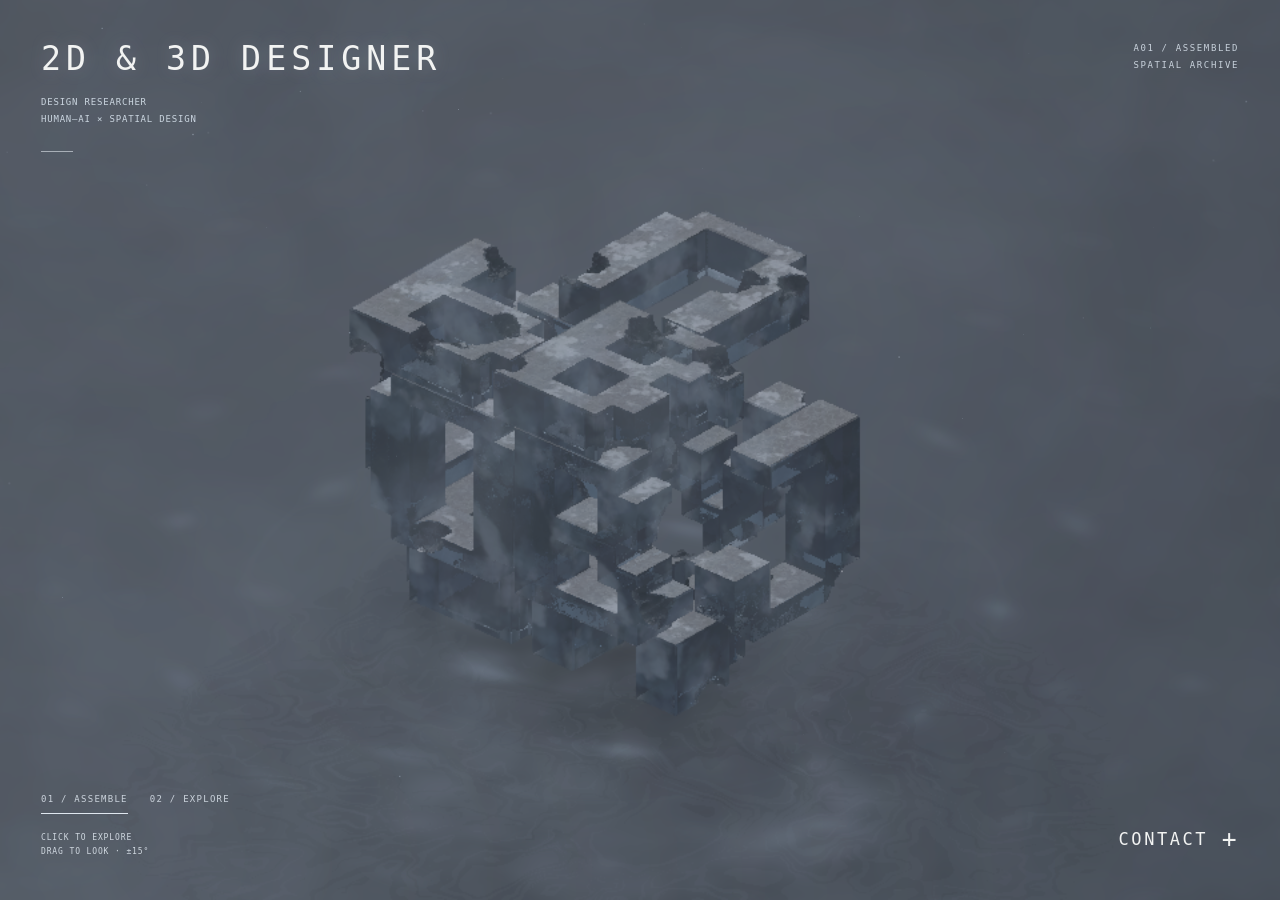
==== index.html @ f3318e4e "Publish Portfolio V12.15" ====
<!DOCTYPE html>

<html data-edit-key="weichen-archive-v11" data-export-name="Weichen-Sun-Archive" lang="en"><head><meta charset="utf-8"/><meta content="width=device-width, initial-scale=1" name="viewport"/><title>Weichen Sun — Spatial Archive</title><style>
:root{color-scheme:dark;--fg:#e7ebee;--muted:#abb4c0}*{box-sizing:border-box}body{margin:0;background:#555e6c;color:var(--fg);font-family:ui-monospace,Consolas,'Courier New',monospace;overflow:hidden}canvas{position:fixed;inset:0;width:100%;height:100%;display:block;touch-action:none;outline:none}button,a{color:inherit;font:inherit}button{border:0;background:none;cursor:pointer}button:focus-visible,a:focus-visible{outline:1px solid #e8edf2;outline-offset:5px}header{position:fixed;top:4.4%;left:3%;right:3%;display:flex;justify-content:space-between;pointer-events:none}.brand{font-size:clamp(18px,2vw,29px);font-weight:600;letter-spacing:.26em;text-decoration:none;pointer-events:auto}.rule{width:42px;height:1px;background:#c5cbd3;margin-top:28px;opacity:.75}.status{font-size:10px;letter-spacing:.15em;line-height:1.7;text-align:right;color:var(--muted)}.bottom{position:fixed;bottom:4%;left:3%;right:3%;display:flex;align-items:end;justify-content:space-between;pointer-events:none}.controls{pointer-events:auto;width:min(270px,43vw)}.mode{font-size:11px;letter-spacing:.15em;display:flex;justify-content:space-between;gap:8px;align-items:center}.scrub{display:block;width:100%;height:18px;accent-color:#e0e7ee;margin:9px 0 4px;cursor:ew-resize}.hint{font-size:9px;color:#b7c0ca;letter-spacing:.13em;line-height:1.6}.contact{font-size:clamp(13px,1.5vw,22px);letter-spacing:.24em;pointer-events:auto}.contact span{font-size:32px;font-weight:200;vertical-align:middle;margin-left:8px}.labels{position:fixed;inset:0;pointer-events:none;opacity:0;transition:opacity .25s}.tag{position:absolute;pointer-events:auto;display:flex;align-items:center;gap:9px;white-space:nowrap;transform:translate(-50%,-50%);padding:7px 10px;text-shadow:0 1px 8px #20262e;color:#e4e8ec;font-size:11px;letter-spacing:.22em}.tag::before{content:'';height:1px;width:24px;background:#a3aeb8;opacity:.65}.tag::after{content:'';position:absolute;left:0;top:6px;width:3px;height:3px;border-radius:50%;background:#e3e8ee}.tag.active{background:#a6bbd018;border:1px solid #e1e7ee66}.tag small{display:block;color:#aeb9c7;font-size:8px;letter-spacing:.12em;margin-top:5px}.nav{position:fixed;left:50%;bottom:4.5%;transform:translateX(-50%);display:flex;gap:20px;opacity:0;pointer-events:none;transition:opacity .25s}.nav button{font-size:11px;letter-spacing:.2em;color:#cbd3de;padding:8px 2px;border-bottom:1px solid transparent}.nav button.active{color:white;border-color:white}.panel{position:fixed;right:3%;top:17%;width:min(360px,39vw);padding:22px 24px;background:#323d4abd;backdrop-filter:blur(16px);border:1px solid #9eaeb544;opacity:0;transform:translateX(14px);pointer-events:none;transition:opacity .35s,transform .35s}.panel.open{opacity:1;transform:none;pointer-events:auto}.panel h1{font:400 clamp(22px,3vw,38px)/1.1 Arial,sans-serif;margin:20px 0 12px}.panel p{font:14px/1.6 Arial,sans-serif;color:#d4dce5}.panel .k{font-size:10px;letter-spacing:.16em;color:#b7c3d1}.panel .close{float:right;font-size:23px;line-height:1}.panel .line{height:1px;background:#a9b4bf44;margin:20px 0}.error{position:fixed;inset:20%;display:none;padding:24px;background:#303944;line-height:1.5}.quality{position:fixed;top:12%;right:3%;font-size:10px;color:#bac6d2;letter-spacing:.13em;cursor:pointer}.tip{position:fixed;top:48%;left:50%;transform:translate(-50%,-50%);font-size:11px;letter-spacing:.2em;pointer-events:none;color:#d4dde7;opacity:0}.nav.show{opacity:1;pointer-events:auto}@media(max-width:700px){.nav{bottom:13%;gap:14px}.panel{top:auto;bottom:18%;left:5%;right:5%;width:auto}.tag{font-size:9px;gap:5px;padding:5px}.tag::before{width:10px}.status{font-size:8px}.quality{top:11%}.hint{font-size:8px}}@media(prefers-reduced-motion:reduce){.panel,.labels,.nav{transition:none}}

/* Technical callouts: screen-space text, world-space anchors. */
.leaders{position:fixed;inset:0;width:100%;height:100%;pointer-events:none;opacity:0;transition:opacity .25s;overflow:hidden}.leaders path{fill:none;stroke:#d4dce6;stroke-width:0.8;stroke-opacity:.66;vector-effect:non-scaling-stroke}.leaders circle{fill:#eef4fb;opacity:.85}.leaders g.active path{stroke:#fff;stroke-opacity:1}.leaders g.active circle{r:3.1;opacity:1}.tag{display:block;text-align:left;transform:none;min-width:112px;max-width:210px;padding:12px 14px 10px;white-space:normal;letter-spacing:.12em;font-size:clamp(10px,1.05vw,14px);line-height:1.25;background:none;border:0;isolation:isolate}.tag::before,.tag::after{content:none}.tag .corners{position:absolute;inset:0;pointer-events:none;background:linear-gradient(#e1e7ef,#e1e7ef) 0 0/15px 1px,linear-gradient(#e1e7ef,#e1e7ef) 0 0/1px 12px,linear-gradient(#e1e7ef,#e1e7ef) 100% 0/15px 1px,linear-gradient(#e1e7ef,#e1e7ef) 100% 0/1px 12px,linear-gradient(#e1e7ef,#e1e7ef) 0 100%/15px 1px,linear-gradient(#e1e7ef,#e1e7ef) 0 100%/1px 12px,linear-gradient(#e1e7ef,#e1e7ef) 100% 100%/15px 1px,linear-gradient(#e1e7ef,#e1e7ef) 100% 100%/1px 12px;background-repeat:no-repeat;opacity:.64}.tag.active{background:#b9c7d30c;border:0;color:#fff}.tag.active .corners{opacity:1}.tag small{font-size:9px;letter-spacing:.11em;color:#b2bdca;margin-top:7px}.nav{display:none!important}.tag:focus-visible{outline:1px solid #fff;outline-offset:3px}.quality{top:14%}.labels{z-index:2}.leaders{z-index:1}header,.bottom,.quality,.panel{z-index:3}.panel{z-index:4}.error{z-index:9}@media(max-width:700px){.tag{padding:8px;min-width:80px;max-width:135px;font-size:10px;letter-spacing:.06em}.tag small{font-size:7px;margin-top:4px}.tag .corners{opacity:.8}.quality{top:13%}.status{font-size:8px}} 

#probeHud{position:fixed;inset:0;width:100%;height:100%;pointer-events:none;overflow:hidden;z-index:1;opacity:0;transition:opacity .28s ease}#probeHud.on{opacity:1}#probeHud .probe-link{fill:none;stroke:#e7edf3;stroke-opacity:.52;stroke-width:.8;vector-effect:non-scaling-stroke}#probeHud .probe-cross{fill:none;stroke:#f4f8fb;stroke-width:1.1;vector-effect:non-scaling-stroke}#probeHud .probe-num{fill:#edf3f7;font-family:ui-monospace,Consolas,monospace;font-size:11px;font-weight:500;letter-spacing:1.4px;paint-order:stroke;stroke:#41495780;stroke-width:1.5px}#probeHud .probe-caption{fill:#e1e7ed;font:9px ui-monospace,Consolas,monospace;letter-spacing:1.8px}@media(prefers-reduced-motion:reduce){#probeHud{transition:none}}
body{background:#545c68 url(./assets/background.jpg) center center/cover no-repeat} #probeHud .probe-caption{opacity:.65} #environment{z-index:3} </style><script type="importmap">{"imports":{"three":"./vendor/three/build/three.module.js"}}</script><script src="./vendor/gsap/dist/gsap.min.js"></script><link href="./site.css" rel="stylesheet"/><link href="./immersive.css" rel="stylesheet"/><link href="./refinement.css" rel="stylesheet"/><meta content="Weichen Sun — agentic AI, human–AI interaction and 3D design. Research, architectural experiments and publications." name="description"/><link href="data:image/svg+xml,%3Csvg xmlns=%27http://www.w3.org/2000/svg%27 viewBox=%270 0 40 40%27%3E%3Crect width=%2740%27 height=%2740%27 fill=%27%23596370%27/%3E%3Ctext x=%276%27 y=%2727%27 fill=%27white%27 font-size=%2720%27%3EWS%3C/text%3E%3C/svg%3E" rel="icon"/><link href="./archive-cases.css" rel="stylesheet"/></head><body><div aria-hidden="true" class="atmosphere"></div><div aria-hidden="true" class="entry-veil"></div><canvas aria-label="Interactive 3D architectural archive" id="view" tabindex="0"></canvas><style>
#startup-preview{position:fixed;inset:0;z-index:9000;display:grid;place-items:center;background:#535b67;color:#e7ebee;font-family:ui-monospace,Consolas,monospace;opacity:1;transition:opacity .18s ease}
#startup-preview[hidden]{display:none!important}#startup-preview.is-ready{opacity:0;pointer-events:none}
#startup-preview .startup-inner{width:min(280px,70vw);position:relative;text-align:center}
#startup-mosaic{display:block;font:500 15px/1.2 ui-monospace,Consolas,monospace;letter-spacing:0;white-space:pre;color:#f1f5fa;min-height:19px;text-align:center}
#startup-mosaic i{display:block;background:#b6c0cb;opacity:.18;transition:opacity .12s ease}#startup-mosaic i.on{opacity:1;background:#e5edf5}#startup-mosaic i.partial{opacity:.55}
#startup-percent{position:absolute;width:1px;height:1px;overflow:hidden;clip-path:inset(50%)}
.startup-sr{position:absolute;width:1px;height:1px;overflow:hidden;clip-path:inset(50%);white-space:nowrap}
@media(prefers-reduced-motion:reduce){#startup-preview,#startup-mosaic i{transition:none}}
</style><div id="startup-preview" hidden aria-label="Archive loading" role="region"><div class="startup-inner"><div id="startup-mosaic" role="progressbar" aria-label="Archive initialization" aria-valuemin="0" aria-valuemax="100" aria-valuenow="4"></div><span id="startup-percent" aria-hidden="true">004%</span><span id="startup-stage" class="startup-sr" role="status" aria-live="polite">Loading</span><span id="startup-caption" class="startup-sr"></span></div></div><script id="archive-startup-script">
(()=>{
 const q=id=>document.getElementById(id),panel=q('startup-preview'),bar=q('startup-mosaic'),stage=q('startup-stage'),caption=q('startup-caption'),pct=q('startup-percent');
 const params=new URLSearchParams(location.search),reduce=matchMedia('(prefers-reduced-motion: reduce)').matches;
 let active=!params.has('lab')&&!['concrete','smoky'].includes(params.get('material'))&&(!location.hash||location.hash==='#home'),value=4,closed=false,skipped=false,tick=0,timer=null;
 panel.hidden=!active;
 function paint(){const n=10,k=tick%18,pos=k<10?k:18-k;const glyphs=Array.from({length:n},(_,i)=>i===pos?'+':Math.abs(i-pos)<=2?'=':'-');bar.textContent=reduce?'+===---==+':glyphs.join('');bar.setAttribute('aria-valuenow',String(Math.round(value)));pct.textContent=String(Math.round(value)).padStart(3,'0')+'%';}
 function update(n,title,detail){if(!active||closed)return;value=Math.max(value,Math.min(100,n));stage.textContent=title;caption.textContent=detail||'';paint();}
 function dismiss(){if(closed)return;closed=true;active=false;clearInterval(timer);panel.hidden=true;}
 function ready(){if(!active||closed)return;update(100,'READY','First complete frame presented.');clearInterval(timer);bar.textContent='==========';panel.classList.add('is-ready');active=false;setTimeout(dismiss,200);}
 function fallback(){if(!active||closed)return;skipped=true;dismiss();window.dispatchEvent(new Event('archive:startup-skip'));}
 window.archiveStartup={update,ready,dismiss,get active(){return active&&!closed},get skipped(){return skipped}};
 paint();if(active&&!reduce)timer=setInterval(()=>{tick++;paint();},100);
 // No timed skip or manual Continue. Only actual startup errors leave the loader.
 if(active)window.addEventListener('error',e=>{if(e.target?.tagName==='SCRIPT'||e.error)fallback();},true);
})();</script><header><div><a class="brand" data-edit-id="home-name" href="#home" id="home"><span class="brand-copy">WEICHEN SUN</span><span aria-hidden="true" class="brand-mosaic" data-runtime-generated=""></span></a><div class="brand-note" data-edit-id="home-subtitle">DESIGN RESEARCHER<br/>HUMAN–AI × SPATIAL DESIGN</div><div class="rule"></div></div><div class="status"><span id="state">A01 / ASSEMBLED</span><br/>SPATIAL ARCHIVE<br/><span id="renderInfo">THREE.JS / HDRI</span></div></header><button aria-label="Switch HDRI" class="quality" id="environment" style="top:17%">STUDIO / 03</button><button class="quality" id="quality" title="Change render resolution">HD / AUTO</button><svg aria-hidden="true" id="probeHud"><path class="probe-link" id="probeLinks"></path><g id="probeNodes"></g><text class="probe-caption" id="probeCaption"></text></svg><svg aria-hidden="true" class="leaders" id="leaders"></svg><div class="labels" id="labels"></div><nav aria-label="Archive navigation" class="nav" id="nav"><button data-route="CV">Curriculum Vitae</button><button data-route="OBJ">Object</button><button data-route="PUB">Publications</button><button data-route="SVC">Teaching &amp; Service</button></nav><div aria-live="polite" class="hover-caption" id="hoverCaption"><strong></strong><span></span></div><div class="bottom"><div class="controls"><div class="mode"><button aria-label="Reassemble architecture" id="assembly">01 / ASSEMBLE</button><span id="percent">000%</span><button aria-label="Explore the archive" id="explode">02 / EXPLORE</button></div><input aria-label="Explosion amount" class="scrub" id="scrub" max="1000" min="0" type="range" value="0"/><div class="hint" id="hint">SCROLL TO DECONSTRUCT<br/>DRAG TO ORBIT · DOUBLE CLICK TO RESET</div></div><button class="contact" id="contact">CONTACT <span>+</span></button></div><aside aria-label="Personal archive" class="panel" id="panel" inert=""><div class="panel-head"><button aria-label="Return to 3D archive" class="close" id="close">CLOSE <span>×</span></button><div class="k" id="panelCode">PERSONAL ARCHIVE</div><h1 id="panelTitle">Weichen Sun</h1><p id="panelText"></p><nav aria-label="Content sections" class="section-nav"><a href="#cv">Curriculum Vitae</a><a href="#obj">Object</a><a href="#pub">Publications</a><a href="#svc">Teaching &amp; Service</a><a href="#contact">Contact</a></nav></div><div id="content"><!-- PROFILE START --><section class="content-section" id="section-cv"><div class="eyebrow">01 / CURRICULUM VITAE</div><div class="profile-splash"><div class="profile-copy"><div class="identity"><div><h2 class="" data-edit-id="profile-name">Weichen Sun</h2><p class="chinese-name" data-edit-id="profile-chinese">孙炜辰</p></div></div><p class="intro" data-edit-id="profile-intro">I explore how agentic AI can support spatial design and design ideation. My research brings together human–computer interaction, artificial intelligence and 3D design.</p><p class="intro-zh" data-edit-id="profile-intro-zh">我探索自主型人工智能（Agentic AI）如何支持空间设计与设计构思。我的研究结合人机交互、人工智能与三维设计。</p><div class="link-row"><a class="text-link" href="./assets/content/weichen-sun-cv.pdf" rel="noopener" target="_blank">Download CV <span aria-hidden="true">↗</span></a><a class="text-link" href="mailto:swc20000211@163.com">Email ↗</a></div><div class="chips"><span>AGENTIC AI</span><span>HUMAN–AI INTERACTION</span><span>3D DESIGN</span></div></div><figure class="portrait-frame"><img alt="Portrait of Weichen Sun" height="1620" src="./assets/content/portrait.jpg" width="1080"/><figcaption><span>WEICHEN SUN</span><span>孙炜辰</span></figcaption></figure></div><h3>Education <span>教育背景</span></h3><div class="timeline education-grid"><article><h4 data-edit-id="edu-0-name">Zhejiang University</h4><p data-edit-id="edu-0-degree">Doctoral studies in Design</p><p class="muted" data-edit-id="edu-0-detail">Initially in the College of Computer Science and Technology, subsequently transferred to the School of Artificial Intelligence. State Key Laboratory of CAD&amp;CG. Advisors: Tan Tang and Yingcai Wu.</p><p class="muted" data-edit-id="edu-0-zh">浙江大学 · 计算机学院转入人工智能学院 · CAD&amp;CG 实验室 · 导师：唐谈、巫英才</p></article><article><h4 data-edit-id="edu-1-name">University College London</h4><p data-edit-id="edu-1-degree">Master’s · The Bartlett School of Architecture</p><p class="muted" data-edit-id="edu-1-detail">Cinematic &amp; Video Game Architecture · Fully funded CSC special master’s scholarship (2% acceptance rate).</p><p class="muted" data-edit-id="edu-1-zh">伦敦大学学院 · 巴特莱特建筑学院 · CSC 硕士专项全额奖学金（录取率 2%）</p></article><article><h4 data-edit-id="edu-2-name">Minzu University of China</h4><p data-edit-id="edu-2-degree">Bachelor’s · Environmental Design</p><p class="muted" data-edit-id="edu-2-detail">School of Fine Arts · Ranked 1st in Shanxi Province and 9th nationwide in the 2018 art entrance examination.</p><p class="muted" data-edit-id="edu-2-zh">中央民族大学 · 美术学院 · 2018 年艺术类考试山西省第一、全国第九</p></article></div><h3>Experience <span>研究与实践</span></h3><div class="timeline cv-experience"><article><span class="date">Jan 2022 — Present</span><div><h4 data-edit-id="exp-1-title">Research · Chinese Painting Knowledge Graph</h4><p class="muted" data-edit-id="exp-1-detail">Contributed to data preparation and knowledge-graph construction for the national research project 大系绘画.</p></div></article><article><span class="date">Aug — Sep 2024</span><div><h4 data-edit-id="exp-2-title">Textbook writing · Fundamentals of Artificial Intelligence (Arts and Humanities Edition)</h4><p class="muted" data-edit-id="exp-2-detail">Contributed to the Agent &amp; HCI chapter.</p></div></article><article><span class="date">Aug — Sep 2020</span><div><h4 data-edit-id="exp-3-title">Lead Designer · General Administration of Sport of China</h4><p class="muted" data-edit-id="exp-3-detail">Designed the internal calligraphy and painting exhibition, including exhibition layout and visitor circulation.</p></div></article><article><span class="date">Jul — Nov 2020</span><div><h4 data-edit-id="exp-4-title">Lead Designer · Museum of Chinese Gardens and Landscape Architecture</h4><p class="muted" data-edit-id="exp-4-detail">Exhibition-space design for the museum’s school emblem exhibition.</p></div></article><article><span class="date">2020</span><div><h4 data-edit-id="exp-5-title">Lead Designer · Nanchang Six Arts Sports Center</h4><p class="muted" data-edit-id="exp-5-detail">Designed the exhibition space, display panels, exhibition arrangement and visitor circulation.</p></div></article><article><span class="date">Present</span><div><h4 data-edit-id="exp-6-title">Part-time Lecturer · Zhejiang University of Technology</h4><p class="muted" data-edit-id="exp-6-detail">School of Architecture.</p></div></article></div><h3>Honors &amp; Awards <span>获奖经历</span></h3><div class="timeline cv-awards"><article><span class="date">2021</span><div><h4 data-edit-id="award-0-title">Third Prize (Provincial)</h4><p class="muted" data-edit-id="award-0-detail">Chinese Collegiate Computer Design Competition</p></div></article><article><span class="date">2021</span><div><h4 data-edit-id="award-1-title">Second Prize (Provincial) · Public Art</h4><p class="muted" data-edit-id="award-1-detail">“Traces of Snow” — 2022 Winter Olympics Chongli Competition Zone Plaza Design Competition</p></div></article><article><span class="date">2021</span><div><h4 data-edit-id="award-2-title">Third Prize (Provincial) · Spatial Design</h4><p class="muted" data-edit-id="award-2-detail">Beijing Old Community Renovation Design Competition</p></div></article><article><span class="date">2020</span><div><h4 data-edit-id="award-3-title">Third Prize (Provincial) · Spatial Design</h4><p class="muted" data-edit-id="award-3-detail">Min’an Community Renovation Design Competition</p></div></article><article><span class="date">2021</span><div><h4 data-edit-id="award-4-title">Second Prize · Individual Design</h4><p class="muted" data-edit-id="award-4-detail">National College Digital Art &amp; Design Competition (NCDA)</p></div></article><article><span class="date">2021</span><div><h4 data-edit-id="award-5-title">Third Prize · Individual Design</h4><p class="muted" data-edit-id="award-5-detail">National College Digital Art &amp; Design Competition (NCDA)</p></div></article><article><span class="date">2020</span><div><h4 data-edit-id="award-6-title">Third Prize · Individual Design</h4><p class="muted" data-edit-id="award-6-detail">National College Digital Art &amp; Design Competition (NCDA)</p></div></article></div><h3>Skills <span>专业技能</span></h3><div class="cv-skill-grid"><article><h4 data-edit-id="skills-0-title">Programming &amp; AI</h4><p class="muted" data-edit-id="skills-0-detail">Python, C++, PyTorch, AI Agent Design, AI-assisted Coding</p></article><article><h4 data-edit-id="skills-1-title">3D Modeling &amp; Visualization</h4><p class="muted" data-edit-id="skills-1-detail">Blender, Rhino, SketchUp, 3ds Max, Cinema 4D, Lumion, V-Ray</p></article><article><h4 data-edit-id="skills-2-title">Game &amp; Motion</h4><p class="muted" data-edit-id="skills-2-detail">Unreal Engine, After Effects, Premiere Pro</p></article><article><h4 data-edit-id="skills-3-title">Architecture &amp; Graphics</h4><p class="muted" data-edit-id="skills-3-detail">AutoCAD, Photoshop, Illustrator, InDesign</p></article><article><h4 data-edit-id="skills-4-title">Collaboration &amp; Productivity</h4><p class="muted" data-edit-id="skills-4-detail">XMind, Miro, Microsoft Office</p></article></div></section><section class="content-section archive-room" id="section-obj"><div class="room-title"><div class="eyebrow">02 / OBJECT</div><h2 data-edit-id="obj-heading">Object</h2><p class="intro" data-edit-id="obj-intro">Architecture, spatial design and virtual worlds.</p></div><div aria-label="Object gallery" class="project-gallery" role="region" tabindex="0"><div class="gallery-browse"><div aria-hidden="true" class="gallery-axis"></div><div class="gallery-stage"><article class="project" data-project="mind-game"><button aria-label="Select Film Transcription: Mind Games" class="project-cover" type="button"><img alt="Film Transcription: Mind Games — cover" decoding="async" height="1097" loading="lazy" src="./assets/content/mind-game-title.webp" width="1550"/></button><div class="project-info"><div class="eyebrow">01 / UNDERGRADUATE · 2021</div><h3 data-edit-id="mind-game-gallery-title">Film Transcription: Mind Games</h3><p data-edit-id="mind-game-gallery-description">Translating the changing emotions of a film protagonist into a sequence of architectural spaces.</p><div class="link-row"><button class="text-link open-case" type="button">View project ↗</button></div></div></article><article class="project" data-project="fukushima"><button aria-label="Select Fukushima Nuclear Power Plant Effluent Treatment" class="project-cover" type="button"><img alt="Fukushima Nuclear Power Plant Effluent Treatment — cover" decoding="async" height="1097" loading="lazy" src="./assets/content/fukushima-title.webp" width="1550"/></button><div class="project-info"><div class="eyebrow">02 / UNDERGRADUATE · 2020–2021</div><h3 data-edit-id="fukushima-gallery-title">Fukushima Nuclear Power Plant Effluent Treatment</h3><p data-edit-id="fukushima-gallery-description">A speculative environmental design exploring a modular purification network and its spatial organization.</p><div class="link-row"><button class="text-link open-case" type="button">View project ↗</button></div></div></article><article class="project" data-project="old-town"><button aria-label="Select Old Town Pacemaker" class="project-cover" type="button"><img alt="Old Town Pacemaker — cover" decoding="async" height="1097" loading="lazy" src="./assets/content/old-town-title.webp" width="1550"/></button><div class="project-info"><div class="eyebrow">03 / UNDERGRADUATE · 2019–2020</div><h3 data-edit-id="old-town-gallery-title">Old Town Pacemaker</h3><p data-edit-id="old-town-gallery-description">Modular public and recreational infrastructure intended to reactivate an ageing urban community.</p><div class="link-row"><button class="text-link open-case" type="button">View project ↗</button></div></div></article><article class="project" data-project="folded-station"><button aria-label="Select Folded Landscape and Commercial Pedestrian Street Complex" class="project-cover" type="button"><img alt="Folded Landscape and Commercial Pedestrian Street Complex — cover" decoding="async" height="1097" loading="lazy" src="./assets/content/folded-station-title.webp" width="1550"/></button><div class="project-info"><div class="eyebrow">04 / UNDERGRADUATE · 2021</div><h3 data-edit-id="folded-station-gallery-title">Folded Landscape and Commercial Pedestrian Street Complex</h3><p data-edit-id="folded-station-gallery-description">Adaptive reuse of a disused railway station in Chongqing through a folded architectural landscape.</p><div class="link-row"><button class="text-link open-case" type="button">View project ↗</button></div></div></article><article class="project" data-project="bar"><button aria-label="Select The Last of the Barbican" class="project-cover" type="button"><img alt="The Last of the Barbican — cover" decoding="async" height="844" loading="lazy" src="./assets/content/bar-title.webp" width="1500"/></button><div class="project-info"><div class="eyebrow">05 / MASTER’S · UCL BARTLETT · RC12 · 2023</div><h3 data-edit-id="bar-gallery-title">The Last of the Barbican</h3><p data-edit-id="bar-gallery-description">A ruined London explored through videogame urbanism, environmental storytelling and cinematic spatial design.</p><div class="link-row"><button class="text-link open-case" type="button">View project ↗</button></div></div></article></div></div><div class="case-layout" hidden=""><aside aria-label="Project navigation" class="case-rail"><button class="case-back" type="button">← ALL OBJECT</button><div class="case-thumbs"><button aria-label="View Film Transcription: Mind Games" class="case-thumb" data-case-index="0" type="button"><img alt="Film Transcription: Mind Games" decoding="async" height="1097" loading="lazy" src="./assets/content/mind-game-title.webp" width="1550"/><span class="case-thumb-caption"><small>01</small><span>Film Transcription: Mind Games</span></span></button><button aria-label="View Fukushima Nuclear Power Plant Effluent Treatment" class="case-thumb" data-case-index="1" type="button"><img alt="Fukushima Nuclear Power Plant Effluent Treatment" decoding="async" height="1097" loading="lazy" src="./assets/content/fukushima-title.webp" width="1550"/><span class="case-thumb-caption"><small>02</small><span>Fukushima Nuclear Power Plant Effluent Treatment</span></span></button><button aria-label="View Old Town Pacemaker" class="case-thumb" data-case-index="2" type="button"><img alt="Old Town Pacemaker" decoding="async" height="1097" loading="lazy" src="./assets/content/old-town-title.webp" width="1550"/><span class="case-thumb-caption"><small>03</small><span>Old Town Pacemaker</span></span></button><button aria-label="View Folded Landscape and Commercial Pedestrian Street Complex" class="case-thumb" data-case-index="3" type="button"><img alt="Folded Landscape and Commercial Pedestrian Street Complex" decoding="async" height="1097" loading="lazy" src="./assets/content/folded-station-title.webp" width="1550"/><span class="case-thumb-caption"><small>04</small><span>Folded Landscape and Commercial Pedestrian Street Complex</span></span></button><button aria-label="View The Last of the Barbican" class="case-thumb" data-case-index="4" type="button"><img alt="The Last of the Barbican" decoding="async" height="844" loading="lazy" src="./assets/content/bar-title.webp" width="1500"/><span class="case-thumb-caption"><small>05</small><span>The Last of the Barbican</span></span></button></div></aside><div aria-label="Selected object content" class="case-reader" tabindex="0"><article class="case-article portfolio-article" data-case="mind-game" hidden=""><div class="case-head"><div class="case-meta">UNDERGRADUATE · 2021</div><h2 data-edit-id="mind-game-case-title">Film Transcription: Mind Games</h2><p data-edit-id="mind-game-case-intro">Translating the changing emotions of a film protagonist into a sequence of architectural spaces.</p><div class="case-actions"><a class="text-link" href="./assets/content/portfolio.pdf#page=3" rel="noopener noreferrer" target="_blank">Portfolio PDF ↗</a><label class="page-jump">JUMP TO <select aria-label="Jump to portfolio page"><option value="page-mind-game-3">PDF page 03</option><option value="page-mind-game-4">PDF page 04</option><option value="page-mind-game-5">PDF page 05</option><option value="page-mind-game-6">PDF page 06</option><option value="page-mind-game-7">PDF page 07</option><option value="page-mind-game-8">PDF page 08</option></select></label><span>6 SPREADS</span></div></div><div class="portfolio-pages"><figure class="portfolio-page" data-page="3" id="page-mind-game-3"><img alt="Film Transcription: Mind Games — source PDF page 3" decoding="async" height="1203" loading="lazy" src="./assets/content/pages/portfolio/03.webp" width="1700"/><figcaption>PDF PAGE 03</figcaption></figure><figure class="portfolio-page" data-page="4" id="page-mind-game-4"><img alt="Film Transcription: Mind Games — source PDF page 4" decoding="async" height="1203" loading="lazy" src="./assets/content/pages/portfolio/04.webp" width="1700"/><figcaption>PDF PAGE 04</figcaption></figure><figure class="portfolio-page" data-page="5" id="page-mind-game-5"><img alt="Film Transcription: Mind Games — source PDF page 5" decoding="async" height="1203" loading="lazy" src="./assets/content/pages/portfolio/05.webp" width="1700"/><figcaption>PDF PAGE 05</figcaption></figure><figure class="portfolio-page" data-page="6" id="page-mind-game-6"><img alt="Film Transcription: Mind Games — source PDF page 6" decoding="async" height="1203" loading="lazy" src="./assets/content/pages/portfolio/06.webp" width="1700"/><figcaption>PDF PAGE 06</figcaption></figure><figure class="portfolio-page" data-page="7" id="page-mind-game-7"><img alt="Film Transcription: Mind Games — source PDF page 7" decoding="async" height="1203" loading="lazy" src="./assets/content/pages/portfolio/07.webp" width="1700"/><figcaption>PDF PAGE 07</figcaption></figure><figure class="portfolio-page" data-page="8" id="page-mind-game-8"><img alt="Film Transcription: Mind Games — source PDF page 8" decoding="async" height="1203" loading="lazy" src="./assets/content/pages/portfolio/08.webp" width="1700"/><figcaption>PDF PAGE 08</figcaption></figure></div></article><article class="case-article portfolio-article" data-case="fukushima" hidden=""><div class="case-head"><div class="case-meta">UNDERGRADUATE · 2020–2021</div><h2 data-edit-id="fukushima-case-title">Fukushima Nuclear Power Plant Effluent Treatment</h2><p data-edit-id="fukushima-case-intro">A speculative environmental design exploring a modular purification network and its spatial organization.</p><div class="case-actions"><a class="text-link" href="./assets/content/portfolio.pdf#page=9" rel="noopener noreferrer" target="_blank">Portfolio PDF ↗</a><label class="page-jump">JUMP TO <select aria-label="Jump to portfolio page"><option value="page-fukushima-9">PDF page 09</option><option value="page-fukushima-10">PDF page 10</option><option value="page-fukushima-11">PDF page 11</option><option value="page-fukushima-12">PDF page 12</option><option value="page-fukushima-13">PDF page 13</option></select></label><span>5 SPREADS</span></div></div><div class="portfolio-pages"><figure class="portfolio-page" data-page="9" id="page-fukushima-9"><img alt="Fukushima Nuclear Power Plant Effluent Treatment — source PDF page 9" decoding="async" height="1203" loading="lazy" src="./assets/content/pages/portfolio/09.webp" width="1700"/><figcaption>PDF PAGE 09</figcaption></figure><figure class="portfolio-page" data-page="10" id="page-fukushima-10"><img alt="Fukushima Nuclear Power Plant Effluent Treatment — source PDF page 10" decoding="async" height="1203" loading="lazy" src="./assets/content/pages/portfolio/10.webp" width="1700"/><figcaption>PDF PAGE 10</figcaption></figure><figure class="portfolio-page" data-page="11" id="page-fukushima-11"><img alt="Fukushima Nuclear Power Plant Effluent Treatment — source PDF page 11" decoding="async" height="1203" loading="lazy" src="./assets/content/pages/portfolio/11.webp" width="1700"/><figcaption>PDF PAGE 11</figcaption></figure><figure class="portfolio-page" data-page="12" id="page-fukushima-12"><img alt="Fukushima Nuclear Power Plant Effluent Treatment — source PDF page 12" decoding="async" height="1203" loading="lazy" src="./assets/content/pages/portfolio/12.webp" width="1700"/><figcaption>PDF PAGE 12</figcaption></figure><figure class="portfolio-page" data-page="13" id="page-fukushima-13"><img alt="Fukushima Nuclear Power Plant Effluent Treatment — source PDF page 13" decoding="async" height="1203" loading="lazy" src="./assets/content/pages/portfolio/13.webp" width="1700"/><figcaption>PDF PAGE 13</figcaption></figure></div></article><article class="case-article portfolio-article" data-case="old-town" hidden=""><div class="case-head"><div class="case-meta">UNDERGRADUATE · 2019–2020</div><h2 data-edit-id="old-town-case-title">Old Town Pacemaker</h2><p data-edit-id="old-town-case-intro">Modular public and recreational infrastructure intended to reactivate an ageing urban community.</p><div class="case-actions"><a class="text-link" href="./assets/content/portfolio.pdf#page=14" rel="noopener noreferrer" target="_blank">Portfolio PDF ↗</a><label class="page-jump">JUMP TO <select aria-label="Jump to portfolio page"><option value="page-old-town-14">PDF page 14</option><option value="page-old-town-15">PDF page 15</option><option value="page-old-town-16">PDF page 16</option><option value="page-old-town-17">PDF page 17</option><option value="page-old-town-18">PDF page 18</option><option value="page-old-town-19">PDF page 19</option></select></label><span>6 SPREADS</span></div></div><div class="portfolio-pages"><figure class="portfolio-page" data-page="14" id="page-old-town-14"><img alt="Old Town Pacemaker — source PDF page 14" decoding="async" height="1203" loading="lazy" src="./assets/content/pages/portfolio/14.webp" width="1700"/><figcaption>PDF PAGE 14</figcaption></figure><figure class="portfolio-page" data-page="15" id="page-old-town-15"><img alt="Old Town Pacemaker — source PDF page 15" decoding="async" height="1203" loading="lazy" src="./assets/content/pages/portfolio/15.webp" width="1700"/><figcaption>PDF PAGE 15</figcaption></figure><figure class="portfolio-page" data-page="16" id="page-old-town-16"><img alt="Old Town Pacemaker — source PDF page 16" decoding="async" height="1203" loading="lazy" src="./assets/content/pages/portfolio/16.webp" width="1700"/><figcaption>PDF PAGE 16</figcaption></figure><figure class="portfolio-page" data-page="17" id="page-old-town-17"><img alt="Old Town Pacemaker — source PDF page 17" decoding="async" height="1203" loading="lazy" src="./assets/content/pages/portfolio/17.webp" width="1700"/><figcaption>PDF PAGE 17</figcaption></figure><figure class="portfolio-page" data-page="18" id="page-old-town-18"><img alt="Old Town Pacemaker — source PDF page 18" decoding="async" height="1203" loading="lazy" src="./assets/content/pages/portfolio/18.webp" width="1700"/><figcaption>PDF PAGE 18</figcaption></figure><figure class="portfolio-page" data-page="19" id="page-old-town-19"><img alt="Old Town Pacemaker — source PDF page 19" decoding="async" height="1203" loading="lazy" src="./assets/content/pages/portfolio/19.webp" width="1700"/><figcaption>PDF PAGE 19</figcaption></figure></div></article><article class="case-article portfolio-article" data-case="folded-station" hidden=""><div class="case-head"><div class="case-meta">UNDERGRADUATE · 2021</div><h2 data-edit-id="folded-station-case-title">Folded Landscape and Commercial Pedestrian Street Complex</h2><p data-edit-id="folded-station-case-intro">Adaptive reuse of a disused railway station in Chongqing through a folded architectural landscape.</p><div class="case-actions"><a class="text-link" href="./assets/content/portfolio.pdf#page=20" rel="noopener noreferrer" target="_blank">Portfolio PDF ↗</a><label class="page-jump">JUMP TO <select aria-label="Jump to portfolio page"><option value="page-folded-station-20">PDF page 20</option><option value="page-folded-station-21">PDF page 21</option><option value="page-folded-station-22">PDF page 22</option><option value="page-folded-station-23">PDF page 23</option><option value="page-folded-station-24">PDF page 24</option></select></label><span>5 SPREADS</span></div></div><div class="portfolio-pages"><figure class="portfolio-page" data-page="20" id="page-folded-station-20"><img alt="Folded Landscape and Commercial Pedestrian Street Complex — source PDF page 20" decoding="async" height="1203" loading="lazy" src="./assets/content/pages/portfolio/20.webp" width="1700"/><figcaption>PDF PAGE 20</figcaption></figure><figure class="portfolio-page" data-page="21" id="page-folded-station-21"><img alt="Folded Landscape and Commercial Pedestrian Street Complex — source PDF page 21" decoding="async" height="1203" loading="lazy" src="./assets/content/pages/portfolio/21.webp" width="1700"/><figcaption>PDF PAGE 21</figcaption></figure><figure class="portfolio-page" data-page="22" id="page-folded-station-22"><img alt="Folded Landscape and Commercial Pedestrian Street Complex — source PDF page 22" decoding="async" height="1203" loading="lazy" src="./assets/content/pages/portfolio/22.webp" width="1700"/><figcaption>PDF PAGE 22</figcaption></figure><figure class="portfolio-page" data-page="23" id="page-folded-station-23"><img alt="Folded Landscape and Commercial Pedestrian Street Complex — source PDF page 23" decoding="async" height="1203" loading="lazy" src="./assets/content/pages/portfolio/23.webp" width="1700"/><figcaption>PDF PAGE 23</figcaption></figure><figure class="portfolio-page" data-page="24" id="page-folded-station-24"><img alt="Folded Landscape and Commercial Pedestrian Street Complex — source PDF page 24" decoding="async" height="1203" loading="lazy" src="./assets/content/pages/portfolio/24.webp" width="1700"/><figcaption>PDF PAGE 24</figcaption></figure></div></article><article class="case-article portfolio-article" data-case="bar" hidden=""><div class="case-head"><div class="case-meta">MASTER’S · UCL BARTLETT · RC12 · 2023</div><h2 data-edit-id="bar-case-title">The Last of the Barbican</h2><p data-edit-id="bar-case-intro">A ruined London explored through videogame urbanism, environmental storytelling and cinematic spatial design.</p><div class="case-actions"><a class="text-link" href="./assets/content/barbican-portfolio.pdf#page=3" rel="noopener noreferrer" target="_blank">Portfolio PDF (screen edition) ↗</a><label class="page-jump">JUMP TO <select aria-label="Jump to portfolio page"><option value="page-bar-3">PDF page 03</option><option value="page-bar-1">PDF page 01</option><option value="page-bar-2">PDF page 02</option><option value="page-bar-4">PDF page 04</option><option value="page-bar-5">PDF page 05</option><option value="page-bar-6">PDF page 06</option><option value="page-bar-7">PDF page 07</option><option value="page-bar-8">PDF page 08</option><option value="page-bar-9">PDF page 09</option><option value="page-bar-10">PDF page 10</option><option value="page-bar-11">PDF page 11</option><option value="page-bar-12">PDF page 12</option><option value="page-bar-13">PDF page 13</option><option value="page-bar-14">PDF page 14</option><option value="page-bar-15">PDF page 15</option><option value="page-bar-16">PDF page 16</option><option value="page-bar-17">PDF page 17</option><option value="page-bar-18">PDF page 18</option><option value="page-bar-19">PDF page 19</option><option value="page-bar-20">PDF page 20</option><option value="page-bar-21">PDF page 21</option><option value="page-bar-22">PDF page 22</option><option value="page-bar-23">PDF page 23</option><option value="page-bar-24">PDF page 24</option><option value="page-bar-25">PDF page 25</option><option value="page-bar-26">PDF page 26</option><option value="page-bar-27">PDF page 27</option><option value="page-bar-28">PDF page 28</option><option value="page-bar-29">PDF page 29</option><option value="page-bar-30">PDF page 30</option><option value="page-bar-31">PDF page 31</option><option value="page-bar-32">PDF page 32</option><option value="page-bar-33">PDF page 33</option><option value="page-bar-34">PDF page 34</option><option value="page-bar-35">PDF page 35</option><option value="page-bar-36">PDF page 36</option><option value="page-bar-37">PDF page 37</option><option value="page-bar-38">PDF page 38</option><option value="page-bar-39">PDF page 39</option><option value="page-bar-40">PDF page 40</option><option value="page-bar-41">PDF page 41</option><option value="page-bar-42">PDF page 42</option><option value="page-bar-43">PDF page 43</option><option value="page-bar-44">PDF page 44</option><option value="page-bar-45">PDF page 45</option><option value="page-bar-46">PDF page 46</option><option value="page-bar-47">PDF page 47</option><option value="page-bar-48">PDF page 48</option><option value="page-bar-49">PDF page 49</option><option value="page-bar-50">PDF page 50</option><option value="page-bar-51">PDF page 51</option><option value="page-bar-52">PDF page 52</option><option value="page-bar-53">PDF page 53</option><option value="page-bar-54">PDF page 54</option><option value="page-bar-55">PDF page 55</option><option value="page-bar-56">PDF page 56</option><option value="page-bar-57">PDF page 57</option><option value="page-bar-58">PDF page 58</option></select></label><span>58 SPREADS</span></div></div><section class="project-film-first"><video aria-label="The Last of the Barbican — full film" controls="" playsinline="" poster="./assets/content/barbican-film-poster.jpg" preload="none"><source src="./assets/content/barbican-film.mp4" type="video/mp4"/></video><p class="media-fallback">The Last of the Barbican · Full film · 06:07 <a href="./assets/content/barbican-film.mp4" rel="noopener" target="_blank">Open video ↗</a></p></section><div class="portfolio-pages"><figure class="portfolio-page" data-page="3" id="page-bar-3"><img alt="The Last of the Barbican — source PDF page 3" decoding="async" height="844" loading="lazy" src="./assets/content/pages/bar/03.webp" width="1500"/><figcaption>PDF PAGE 03</figcaption></figure><figure class="portfolio-page" data-page="1" id="page-bar-1"><img alt="The Last of the Barbican — source PDF page 1" decoding="async" height="844" loading="lazy" src="./assets/content/pages/bar/01.webp" width="1500"/><figcaption>PDF PAGE 01</figcaption></figure><figure class="portfolio-page" data-page="2" id="page-bar-2"><img alt="The Last of the Barbican — source PDF page 2" decoding="async" height="844" loading="lazy" src="./assets/content/pages/bar/02.webp" width="1500"/><figcaption>PDF PAGE 02</figcaption></figure><figure class="portfolio-page" data-page="4" id="page-bar-4"><img alt="The Last of the Barbican — source PDF page 4" decoding="async" height="844" loading="lazy" src="./assets/content/pages/bar/04.webp" width="1500"/><figcaption>PDF PAGE 04</figcaption></figure><figure class="portfolio-page" data-page="5" id="page-bar-5"><img alt="The Last of the Barbican — source PDF page 5" decoding="async" height="844" loading="lazy" src="./assets/content/pages/bar/05.webp" width="1500"/><figcaption>PDF PAGE 05</figcaption></figure><figure class="portfolio-page" data-page="6" id="page-bar-6"><img alt="The Last of the Barbican — source PDF page 6" decoding="async" height="844" loading="lazy" src="./assets/content/pages/bar/06.webp" width="1500"/><figcaption>PDF PAGE 06</figcaption></figure><figure class="portfolio-page" data-page="7" id="page-bar-7"><img alt="The Last of the Barbican — source PDF page 7" decoding="async" height="844" loading="lazy" src="./assets/content/pages/bar/07.webp" width="1500"/><figcaption>PDF PAGE 07</figcaption></figure><figure class="portfolio-page" data-page="8" id="page-bar-8"><img alt="The Last of the Barbican — source PDF page 8" decoding="async" height="844" loading="lazy" src="./assets/content/pages/bar/08.webp" width="1500"/><figcaption>PDF PAGE 08</figcaption></figure><figure class="portfolio-page" data-page="9" id="page-bar-9"><img alt="The Last of the Barbican — source PDF page 9" decoding="async" height="844" loading="lazy" src="./assets/content/pages/bar/09.webp" width="1500"/><figcaption>PDF PAGE 09</figcaption></figure><figure class="portfolio-page" data-page="10" id="page-bar-10"><img alt="The Last of the Barbican — source PDF page 10" decoding="async" height="844" loading="lazy" src="./assets/content/pages/bar/10.webp" width="1500"/><figcaption>PDF PAGE 10</figcaption></figure><figure class="portfolio-page" data-page="11" id="page-bar-11"><img alt="The Last of the Barbican — source PDF page 11" decoding="async" height="844" loading="lazy" src="./assets/content/pages/bar/11.webp" width="1500"/><figcaption>PDF PAGE 11</figcaption></figure><figure class="portfolio-page" data-page="12" id="page-bar-12"><img alt="The Last of the Barbican — source PDF page 12" decoding="async" height="844" loading="lazy" src="./assets/content/pages/bar/12.webp" width="1500"/><figcaption>PDF PAGE 12</figcaption></figure><figure class="portfolio-page" data-page="13" id="page-bar-13"><img alt="The Last of the Barbican — source PDF page 13" decoding="async" height="844" loading="lazy" src="./assets/content/pages/bar/13.webp" width="1500"/><figcaption>PDF PAGE 13</figcaption></figure><figure class="portfolio-page" data-page="14" id="page-bar-14"><img alt="The Last of the Barbican — source PDF page 14" decoding="async" height="844" loading="lazy" src="./assets/content/pages/bar/14.webp" width="1500"/><figcaption>PDF PAGE 14</figcaption></figure><figure class="portfolio-page" data-page="15" id="page-bar-15"><img alt="The Last of the Barbican — source PDF page 15" decoding="async" height="844" loading="lazy" src="./assets/content/pages/bar/15.webp" width="1500"/><figcaption>PDF PAGE 15</figcaption></figure><figure class="portfolio-page" data-page="16" id="page-bar-16"><img alt="The Last of the Barbican — source PDF page 16" decoding="async" height="844" loading="lazy" src="./assets/content/pages/bar/16.webp" width="1500"/><figcaption>PDF PAGE 16</figcaption></figure><figure class="portfolio-page" data-page="17" id="page-bar-17"><img alt="The Last of the Barbican — source PDF page 17" decoding="async" height="844" loading="lazy" src="./assets/content/pages/bar/17.webp" width="1500"/><figcaption>PDF PAGE 17</figcaption></figure><figure class="portfolio-page" data-page="18" id="page-bar-18"><img alt="The Last of the Barbican — source PDF page 18" decoding="async" height="844" loading="lazy" src="./assets/content/pages/bar/18.webp" width="1500"/><figcaption>PDF PAGE 18</figcaption></figure><figure class="portfolio-page" data-page="19" id="page-bar-19"><img alt="The Last of the Barbican — source PDF page 19" decoding="async" height="844" loading="lazy" src="./assets/content/pages/bar/19.webp" width="1500"/><figcaption>PDF PAGE 19</figcaption></figure><figure class="portfolio-page" data-page="20" id="page-bar-20"><img alt="The Last of the Barbican — source PDF page 20" decoding="async" height="844" loading="lazy" src="./assets/content/pages/bar/20.webp" width="1500"/><figcaption>PDF PAGE 20</figcaption></figure><figure class="portfolio-page" data-page="21" id="page-bar-21"><img alt="The Last of the Barbican — source PDF page 21" decoding="async" height="844" loading="lazy" src="./assets/content/pages/bar/21.webp" width="1500"/><figcaption>PDF PAGE 21</figcaption></figure><figure class="portfolio-page" data-page="22" id="page-bar-22"><img alt="The Last of the Barbican — source PDF page 22" decoding="async" height="844" loading="lazy" src="./assets/content/pages/bar/22.webp" width="1500"/><figcaption>PDF PAGE 22</figcaption></figure><figure class="portfolio-page" data-page="23" id="page-bar-23"><img alt="The Last of the Barbican — source PDF page 23" decoding="async" height="844" loading="lazy" src="./assets/content/pages/bar/23.webp" width="1500"/><figcaption>PDF PAGE 23</figcaption></figure><figure class="portfolio-page" data-page="24" id="page-bar-24"><img alt="The Last of the Barbican — source PDF page 24" decoding="async" height="844" loading="lazy" src="./assets/content/pages/bar/24.webp" width="1500"/><figcaption>PDF PAGE 24</figcaption></figure><figure class="portfolio-page" data-page="25" id="page-bar-25"><img alt="The Last of the Barbican — source PDF page 25" decoding="async" height="844" loading="lazy" src="./assets/content/pages/bar/25.webp" width="1500"/><figcaption>PDF PAGE 25</figcaption></figure><figure class="portfolio-page" data-page="26" id="page-bar-26"><img alt="The Last of the Barbican — source PDF page 26" decoding="async" height="844" loading="lazy" src="./assets/content/pages/bar/26.webp" width="1500"/><figcaption>PDF PAGE 26</figcaption></figure><figure class="portfolio-page" data-page="27" id="page-bar-27"><img alt="The Last of the Barbican — source PDF page 27" decoding="async" height="844" loading="lazy" src="./assets/content/pages/bar/27.webp" width="1500"/><figcaption>PDF PAGE 27</figcaption></figure><figure class="portfolio-page" data-page="28" id="page-bar-28"><img alt="The Last of the Barbican — source PDF page 28" decoding="async" height="844" loading="lazy" src="./assets/content/pages/bar/28.webp" width="1500"/><figcaption>PDF PAGE 28</figcaption></figure><figure class="portfolio-page" data-page="29" id="page-bar-29"><img alt="The Last of the Barbican — source PDF page 29" decoding="async" height="844" loading="lazy" src="./assets/content/pages/bar/29.webp" width="1500"/><figcaption>PDF PAGE 29</figcaption></figure><figure class="portfolio-page" data-page="30" id="page-bar-30"><img alt="The Last of the Barbican — source PDF page 30" decoding="async" height="844" loading="lazy" src="./assets/content/pages/bar/30.webp" width="1500"/><figcaption>PDF PAGE 30</figcaption></figure><figure class="portfolio-page" data-page="31" id="page-bar-31"><img alt="The Last of the Barbican — source PDF page 31" decoding="async" height="844" loading="lazy" src="./assets/content/pages/bar/31.webp" width="1500"/><figcaption>PDF PAGE 31</figcaption></figure><figure class="portfolio-page" data-page="32" id="page-bar-32"><img alt="The Last of the Barbican — source PDF page 32" decoding="async" height="844" loading="lazy" src="./assets/content/pages/bar/32.webp" width="1500"/><figcaption>PDF PAGE 32</figcaption></figure><figure class="portfolio-page" data-page="33" id="page-bar-33"><img alt="The Last of the Barbican — source PDF page 33" decoding="async" height="844" loading="lazy" src="./assets/content/pages/bar/33.webp" width="1500"/><figcaption>PDF PAGE 33</figcaption></figure><figure class="portfolio-page" data-page="34" id="page-bar-34"><img alt="The Last of the Barbican — source PDF page 34" decoding="async" height="844" loading="lazy" src="./assets/content/pages/bar/34.webp" width="1500"/><figcaption>PDF PAGE 34</figcaption></figure><figure class="portfolio-page" data-page="35" id="page-bar-35"><img alt="The Last of the Barbican — source PDF page 35" decoding="async" height="844" loading="lazy" src="./assets/content/pages/bar/35.webp" width="1500"/><figcaption>PDF PAGE 35</figcaption></figure><figure class="portfolio-page" data-page="36" id="page-bar-36"><img alt="The Last of the Barbican — source PDF page 36" decoding="async" height="844" loading="lazy" src="./assets/content/pages/bar/36.webp" width="1500"/><figcaption>PDF PAGE 36</figcaption></figure><figure class="portfolio-page" data-page="37" id="page-bar-37"><img alt="The Last of the Barbican — source PDF page 37" decoding="async" height="844" loading="lazy" src="./assets/content/pages/bar/37.webp" width="1500"/><figcaption>PDF PAGE 37</figcaption></figure><figure class="portfolio-page" data-page="38" id="page-bar-38"><img alt="The Last of the Barbican — source PDF page 38" decoding="async" height="844" loading="lazy" src="./assets/content/pages/bar/38.webp" width="1500"/><figcaption>PDF PAGE 38</figcaption></figure><figure class="portfolio-page" data-page="39" id="page-bar-39"><img alt="The Last of the Barbican — source PDF page 39" decoding="async" height="844" loading="lazy" src="./assets/content/pages/bar/39.webp" width="1500"/><figcaption>PDF PAGE 39</figcaption></figure><figure class="portfolio-page" data-page="40" id="page-bar-40"><img alt="The Last of the Barbican — source PDF page 40" decoding="async" height="844" loading="lazy" src="./assets/content/pages/bar/40.webp" width="1500"/><figcaption>PDF PAGE 40</figcaption></figure><figure class="portfolio-page" data-page="41" id="page-bar-41"><img alt="The Last of the Barbican — source PDF page 41" decoding="async" height="844" loading="lazy" src="./assets/content/pages/bar/41.webp" width="1500"/><figcaption>PDF PAGE 41</figcaption></figure><figure class="portfolio-page" data-page="42" id="page-bar-42"><img alt="The Last of the Barbican — source PDF page 42" decoding="async" height="844" loading="lazy" src="./assets/content/pages/bar/42.webp" width="1500"/><figcaption>PDF PAGE 42</figcaption></figure><figure class="portfolio-page" data-page="43" id="page-bar-43"><img alt="The Last of the Barbican — source PDF page 43" decoding="async" height="844" loading="lazy" src="./assets/content/pages/bar/43.webp" width="1500"/><figcaption>PDF PAGE 43</figcaption></figure><figure class="portfolio-page" data-page="44" id="page-bar-44"><img alt="The Last of the Barbican — source PDF page 44" decoding="async" height="844" loading="lazy" src="./assets/content/pages/bar/44.webp" width="1500"/><figcaption>PDF PAGE 44</figcaption></figure><figure class="portfolio-page" data-page="45" id="page-bar-45"><img alt="The Last of the Barbican — source PDF page 45" decoding="async" height="844" loading="lazy" src="./assets/content/pages/bar/45.webp" width="1500"/><figcaption>PDF PAGE 45</figcaption></figure><figure class="portfolio-page" data-page="46" id="page-bar-46"><img alt="The Last of the Barbican — source PDF page 46" decoding="async" height="844" loading="lazy" src="./assets/content/pages/bar/46.webp" width="1500"/><figcaption>PDF PAGE 46</figcaption></figure><figure class="portfolio-page" data-page="47" id="page-bar-47"><img alt="The Last of the Barbican — source PDF page 47" decoding="async" height="844" loading="lazy" src="./assets/content/pages/bar/47.webp" width="1500"/><figcaption>PDF PAGE 47</figcaption></figure><figure class="portfolio-page" data-page="48" id="page-bar-48"><img alt="The Last of the Barbican — source PDF page 48" decoding="async" height="844" loading="lazy" src="./assets/content/pages/bar/48.webp" width="1500"/><figcaption>PDF PAGE 48</figcaption></figure><figure class="portfolio-page" data-page="49" id="page-bar-49"><img alt="The Last of the Barbican — source PDF page 49" decoding="async" height="844" loading="lazy" src="./assets/content/pages/bar/49.webp" width="1500"/><figcaption>PDF PAGE 49</figcaption></figure><figure class="portfolio-page" data-page="50" id="page-bar-50"><img alt="The Last of the Barbican — source PDF page 50" decoding="async" height="844" loading="lazy" src="./assets/content/pages/bar/50.webp" width="1500"/><figcaption>PDF PAGE 50</figcaption></figure><figure class="portfolio-page" data-page="51" id="page-bar-51"><img alt="The Last of the Barbican — source PDF page 51" decoding="async" height="844" loading="lazy" src="./assets/content/pages/bar/51.webp" width="1500"/><figcaption>PDF PAGE 51</figcaption></figure><figure class="portfolio-page" data-page="52" id="page-bar-52"><img alt="The Last of the Barbican — source PDF page 52" decoding="async" height="844" loading="lazy" src="./assets/content/pages/bar/52.webp" width="1500"/><figcaption>PDF PAGE 52</figcaption></figure><figure class="portfolio-page" data-page="53" id="page-bar-53"><img alt="The Last of the Barbican — source PDF page 53" decoding="async" height="844" loading="lazy" src="./assets/content/pages/bar/53.webp" width="1500"/><figcaption>PDF PAGE 53</figcaption></figure><figure class="portfolio-page" data-page="54" id="page-bar-54"><img alt="The Last of the Barbican — source PDF page 54" decoding="async" height="844" loading="lazy" src="./assets/content/pages/bar/54.webp" width="1500"/><figcaption>PDF PAGE 54</figcaption></figure><figure class="portfolio-page" data-page="55" id="page-bar-55"><img alt="The Last of the Barbican — source PDF page 55" decoding="async" height="844" loading="lazy" src="./assets/content/pages/bar/55.webp" width="1500"/><figcaption>PDF PAGE 55</figcaption></figure><figure class="portfolio-page" data-page="56" id="page-bar-56"><img alt="The Last of the Barbican — source PDF page 56" decoding="async" height="844" loading="lazy" src="./assets/content/pages/bar/56.webp" width="1500"/><figcaption>PDF PAGE 56</figcaption></figure><figure class="portfolio-page" data-page="57" id="page-bar-57"><img alt="The Last of the Barbican — source PDF page 57" decoding="async" height="844" loading="lazy" src="./assets/content/pages/bar/57.webp" width="1500"/><figcaption>PDF PAGE 57</figcaption></figure><figure class="portfolio-page" data-page="58" id="page-bar-58"><img alt="The Last of the Barbican — source PDF page 58" decoding="async" height="844" loading="lazy" src="./assets/content/pages/bar/58.webp" width="1500"/><figcaption>PDF PAGE 58</figcaption></figure></div></article></div></div><div class="gallery-footer"><span class="gallery-counter"></span><span class="gallery-hint">SCROLL OR DRAG TO EXPLORE</span><div class="gallery-buttons"><button aria-label="Previous item" class="gallery-prev" type="button">↑</button><button aria-label="Next item" class="gallery-next" type="button">↓</button></div></div></div></section><section class="content-section archive-room" id="section-pub"><div class="room-title"><div class="eyebrow">03 / PUBLICATIONS</div><h2 data-edit-id="pub-heading">Publications</h2><p class="intro" data-edit-id="pub-intro">Research projects, systems and manuscripts.</p></div><div aria-label="Publications gallery" class="project-gallery" role="region" tabindex="0"><div class="gallery-browse"><div aria-hidden="true" class="gallery-axis"></div><div class="gallery-stage"><article class="project" data-project="ideacollage"><button aria-label="Select IdeaCollage: Leveraging Generative AI for Design Ideation using Multi-Depth Collage" class="project-cover" type="button"><img alt="IdeaCollage: Leveraging Generative AI for Design Ideation using Multi-Depth Collage — cover" decoding="async" height="1197" loading="lazy" src="./assets/content/research/original/ideacollage-hero.png" width="2047"/></button><div class="project-info"><div class="eyebrow">01 / HUMAN–AI INTERACTION · IJHCI MANUSCRIPT</div><h3 data-edit-id="ideacollage-gallery-title">IdeaCollage: Leveraging Generative AI for Design Ideation using Multi-Depth Collage</h3><p data-edit-id="ideacollage-gallery-description">An open, recombinable ideation process that connects text–image exploration with spatially organized collage.</p><div class="link-row"><button class="text-link open-case" type="button">View research ↗</button></div></div></article><article class="project" data-project="ideationarch"><button aria-label="Select IdeationArch: Mitigating Design Fixation in GenAI-supported Architectural Ideation" class="project-cover" type="button"><img alt="IdeationArch: Mitigating Design Fixation in GenAI-supported Architectural Ideation — cover" decoding="async" height="1276" loading="lazy" src="./assets/content/research/original/ideationarch-hero.png" width="2048"/></button><div class="project-info"><div class="eyebrow">02 / ARCHITECTURAL IDEATION · RESEARCH MANUSCRIPT</div><h3 data-edit-id="ideationarch-gallery-title">IdeationArch: Mitigating Design Fixation in GenAI-supported Architectural Ideation</h3><p data-edit-id="ideationarch-gallery-description">Keeping architectural alternatives visible while bringing facade and interior exploration into the same workflow.</p><div class="link-row"><button class="text-link open-case" type="button">View research ↗</button></div></div></article><article class="project" data-project="manyagent"><button aria-label="Select Organizing Many-Agent Reasoning for Rare-Disease Diagnosis" class="project-cover" type="button"><img alt="Organizing Many-Agent Reasoning for Rare-Disease Diagnosis — cover" decoding="async" height="834" loading="lazy" src="./assets/content/research/original/manyagent-hero.png" width="1885"/></button><div class="project-info"><div class="eyebrow">03 / AGENTIC AI · ICASSP 2027 MANUSCRIPT</div><h3 data-edit-id="manyagent-gallery-title">Organizing Many-Agent Reasoning for Rare-Disease Diagnosis</h3><p data-edit-id="manyagent-gallery-description">Hierarchical Committee Routing separates broad specialist screening from selective local deliberation and structured evidence integration.</p><div class="link-row"><button class="text-link open-case" type="button">View research ↗</button></div></div></article><article class="project" data-project="timefolder"><button aria-label="Select TimeFolder: An Adaptive Compression Framework for Time-Oriented Data Visualization" class="project-cover" type="button"><img alt="TimeFolder — original Figure 1: airport scheduling comparison and folding timeline" decoding="async" height="417" loading="lazy" src="./assets/content/research/original/timefolder-hero.png" width="1149"/></button><div class="project-info"><div class="eyebrow">04 / ONLINE FIRST · 2026 · 浙江大学学报（理学版）</div><h3 data-edit-id="timefolder-gallery-title">TimeFolder: An Adaptive Compression Framework for Time-Oriented Data Visualization</h3><p data-edit-id="timefolder-gallery-description">Task-aware visual compression for long time series, grounded in the Minimum Description Length principle.</p><div class="link-row"><button class="text-link open-case" type="button">View research ↗</button></div></div></article><article class="project" data-project="mdc"><button aria-label="Select Expressing the Inexpressible: The Semantics of Depth in Therapeutic Collage" class="project-cover" type="button"><img alt="Expressing the Inexpressible: The Semantics of Depth in Therapeutic Collage — cover" decoding="async" height="2194" loading="lazy" src="./assets/content/research/original/mdc-hero.png" width="2914"/></button><div class="project-info"><div class="eyebrow">05 / ART THERAPY · LEONARDO MANUSCRIPT</div><h3 data-edit-id="mdc-gallery-title">Expressing the Inexpressible: The Semantics of Depth in Therapeutic Collage</h3><p data-edit-id="mdc-gallery-description">Multi-Depth Collage explores depth as a semantic structure for nonverbal emotional communication.</p><div class="link-row"><button class="text-link open-case" type="button">View research ↗</button></div></div></article></div></div><div class="case-layout" hidden=""><aside aria-label="Project navigation" class="case-rail"><button class="case-back" type="button">← ALL PUBLICATIONS</button><div class="case-thumbs"><button aria-label="View IdeaCollage: Leveraging Generative AI for Design Ideation using Multi-Depth Collage" class="case-thumb" data-case-index="0" type="button"><img alt="IdeaCollage: Leveraging Generative AI for Design Ideation using Multi-Depth Collage" decoding="async" height="1197" loading="lazy" src="./assets/content/research/original/ideacollage-hero.png" width="2047"/><span class="case-thumb-caption"><small>01</small><span>IdeaCollage: Leveraging Generative AI for Design Ideation using Multi-Depth Collage</span></span></button><button aria-label="View IdeationArch: Mitigating Design Fixation in GenAI-supported Architectural Ideation" class="case-thumb" data-case-index="1" type="button"><img alt="IdeationArch: Mitigating Design Fixation in GenAI-supported Architectural Ideation" decoding="async" height="1276" loading="lazy" src="./assets/content/research/original/ideationarch-hero.png" width="2048"/><span class="case-thumb-caption"><small>02</small><span>IdeationArch: Mitigating Design Fixation in GenAI-supported Architectural Ideation</span></span></button><button aria-label="View Organizing Many-Agent Reasoning for Rare-Disease Diagnosis" class="case-thumb" data-case-index="2" type="button"><img alt="Organizing Many-Agent Reasoning for Rare-Disease Diagnosis" decoding="async" height="834" loading="lazy" src="./assets/content/research/original/manyagent-hero.png" width="1885"/><span class="case-thumb-caption"><small>03</small><span>Organizing Many-Agent Reasoning for Rare-Disease Diagnosis</span></span></button><button aria-label="View TimeFolder: An Adaptive Compression Framework for Time-Oriented Data Visualization" class="case-thumb" data-case-index="3" type="button"><img alt="TimeFolder — original Figure 1: airport scheduling comparison and folding timeline" decoding="async" height="417" loading="lazy" src="./assets/content/research/original/timefolder-hero.png" width="1149"/><span class="case-thumb-caption"><small>04</small><span>TimeFolder: An Adaptive Compression Framework for Time-Oriented Data Visualization</span></span></button><button aria-label="View Expressing the Inexpressible: The Semantics of Depth in Therapeutic Collage" class="case-thumb" data-case-index="4" type="button"><img alt="Expressing the Inexpressible: The Semantics of Depth in Therapeutic Collage" decoding="async" height="2194" loading="lazy" src="./assets/content/research/original/mdc-hero.png" width="2914"/><span class="case-thumb-caption"><small>05</small><span>Expressing the Inexpressible: The Semantics of Depth in Therapeutic Collage</span></span></button></div></aside><div aria-label="Selected publications content" class="case-reader" tabindex="0"><article class="case-article research-article" data-case="ideacollage" hidden=""><div class="case-head"><div class="case-meta">HUMAN–AI INTERACTION · IJHCI MANUSCRIPT</div><h2 data-edit-id="ideacollage-case-title">IdeaCollage: Leveraging Generative AI for Design Ideation using Multi-Depth Collage</h2><p class="case-authors">Weichen Sun, Buwei Zhou, Xuanzhu Zhao, Lu Ying, Junxiu Tang, Tan Tang</p><p data-edit-id="ideacollage-case-intro">AI-assisted design exploration and multi-depth collage.</p><div class="case-actions"><a class="text-link" href="./assets/content/ideacollage.pdf" rel="noopener noreferrer" target="_blank">Read original paper (PDF) ↗</a><a class="text-link" data-case-jump="demo-ideacollage" href="#demo-ideacollage">Demo video ↓</a></div></div><section class="research-section research-demo-first" id="demo-ideacollage"><div class="case-meta">DEMONSTRATION</div><h3>System video</h3><video aria-label="System demonstration" controls="" playsinline="" poster="./assets/content/ideacollage-poster.jpg" preload="none" src="./assets/content/ideacollage.mp4"></video><p class="media-fallback"><a href="./assets/content/ideacollage.mp4" rel="noopener noreferrer" target="_blank">Open demo video in a new tab ↗</a></p></section><section class="research-section"><div class="case-meta">01</div><h3>Introduction</h3><p>Generative AI can produce many visual ideas quickly, but convincing images can also make designers settle on a direction too early. IdeaCollage connects AI-assisted exploration with collage so designers can revisit, combine and reorganize ideas instead of treating each generated image as a finished proposal.</p><h4 class="research-subheading">Designing through exploration and refinement</h4><p>The problem is not simply a shortage of generated images. Ideation moves repeatedly between expanding a design space and selecting, interpreting and refining possibilities. A linear conversation can make earlier text and image alternatives harder to recover; a polished image can also appear more resolved than the underlying idea. The research asks how an interface can retain these alternatives as working materials, so a designer can construct a new direction by recombining parts rather than repeatedly requesting a finished image.</p><figure class="research-figure"><a class="figure-open" href="./assets/content/research/original/ideacollage-f1.png" rel="noopener" target="_blank" title="Open original image"><img alt="Figure 1. Current workflow and the IdeaCollage paradigm" decoding="async" height="3262" loading="lazy" src="./assets/content/research/original/ideacollage-f1.png" width="5983"/></a><figcaption>Figure 1. Current workflow and the IdeaCollage paradigm · <a href="./assets/content/research/original/ideacollage-f1.png" rel="noopener" target="_blank">Full size ↗</a></figcaption><p class="figure-explanation"><strong>How to read this figure: </strong>The diagram contrasts the conventional cycle of text prompts, separately generated images and external composition with the proposed dual-chat and collage workflow. The important difference is that visual materials remain linked to their conceptual branches, rather than being collected as isolated final images. Designers can revisit earlier possibilities while building a composition.</p></figure><figure class="research-figure"><a class="figure-open" href="./assets/content/research/original/ideacollage-f2.png" rel="noopener" target="_blank" title="Open original image"><img alt="Figure 2. Collage as a means of exploring visual associations" decoding="async" height="642" loading="lazy" src="./assets/content/research/original/ideacollage-f2.png" width="973"/></a><figcaption>Figure 2. Collage as a means of exploring visual associations · <a href="./assets/content/research/original/ideacollage-f2.png" rel="noopener" target="_blank">Full size ↗</a></figcaption><p class="figure-explanation"><strong>How to read this figure: </strong>These examples explain why collage is useful in early design: individual fragments can be separated from their original image contexts and juxtaposed to explore relationships. The resulting association is a provisional design proposition, not a finished rendering. Depth adds another organizational dimension to this practice.</p></figure></section><section class="research-section"><div class="case-meta">02</div><h3>Formative Study</h3><p>Six experienced designers used generative AI and collage for design ideation. Two recurring stages emerged: keyword and image expansion, followed by image composition. The principal challenges were constrained exploration and poor navigability, and difficulty organizing growing collections of visual fragments.</p><h4 class="research-subheading">From observations to design requirements</h4><p>The formative study examined how designers move from keyword expansion and visual generation to composition. The identified difficulties include maintaining broad exploration, tracing the semantic context associated with images, preparing fragments and organizing the relationships between them. The system therefore connects navigable text–image exploration with editable visual material and a spatial organization mechanism.</p><figure class="research-figure"><a class="figure-open" href="./assets/content/research/original/ideacollage-t1.png" rel="noopener" target="_blank" title="Open original image"><img alt="Table 1. Design challenges, principles, features and evaluation focus" decoding="async" height="860" loading="lazy" src="./assets/content/research/original/ideacollage-t1.png" width="1668"/></a><figcaption>Table 1. Design challenges, principles, features and evaluation focus · <a href="./assets/content/research/original/ideacollage-t1.png" rel="noopener" target="_blank">Full size ↗</a></figcaption><p class="figure-explanation"><strong>How to read this table: </strong>Read the table from left to right: observed challenges motivate design principles; principles become specific interface features; evaluation measures then test how those features were used. This makes the system design traceable to the formative interviews rather than treating each feature as an independent technical novelty.</p></figure></section><section class="research-section"><div class="case-meta">03</div><h3>Method / IdeaCollage</h3><p>The interface has two coordinated workspaces. Dual-Chat separates text and image generation but keeps their mappings visible; the Multi-Depth Collage View lets designers crop, arrange and navigate visual fragments in depth.</p><h4 class="research-subheading">How the two workspaces cooperate</h4><p>The dual-chat view retains keyword branches and their associated image responses, allowing a designer to return to an earlier direction or develop another branch without losing its context. Images can then become editable fragments rather than fixed outputs. In the collage workspace, front and depth views serve different purposes: the former supports planar composition while the latter makes layering and relative depth available for inspection and rearrangement. Automatic layout is an initialization aid; semantic feature extraction, clustering and image ranking provide an initial arrangement that the designer can revise. Depth functions as an organizational structure rather than just an aesthetic effect.</p><ol class="method-steps"><li><strong>Dual-Chat View</strong><span>Explore and revisit keyword branches, then generate or revise images linked to those branches.</span></li><li><strong>Multi-Depth Collage</strong><span>Extract fragments, adjust their placement and depth, and inspect relationships from front and depth views.</span></li><li><strong>Auto-Layout</strong><span>Extract CLIP features, cluster similar images with DBSCAN, rank images using entropy and maximum prototype similarity, then initialize overlap, position, scale and depth.</span></li></ol><h4 class="research-subheading">01 / Dual-chat: conceptual structure and cross-modal retrieval</h4><p>The language model decomposes an initial brief into a three-level hierarchy of core concepts, sub-directions and detailed descriptors. Extend generates new candidates under a node, Modify changes its semantic focus, Delete removes an irrelevant branch, and Generate sends selected descriptors to image generation. Generated or edited images are transcribed into descriptors; CLIP similarity to the existing descriptor matrix locates the nearest concept. Bidirectional selection then allows the designer to recover either the text associated with an image or the visuals associated with a keyword.</p><h4 class="research-subheading">02 / Fragment preparation and editable layout</h4><p>Segment Anything proposes masks in the generated image. The designer selects useful objects, which become individually manipulable assets. The layout initializer computes normalized CLIP embeddings, groups them with DBSCAN, forms semantic prototypes and ranks fragments using the entropy and maximum similarity heuristic described in Algorithm 1. The resulting arrangement is only an initial suggestion: all placement, scale and depth decisions remain editable.</p><h4 class="research-subheading">03 / Depth as an organizational medium</h4><p>A fragment stores planar position, depth, scale, bounding box and rotation. Relative perceptual depth depends on both the layer and camera positions; perspective division changes apparent scale and displacement as the camera moves. Layers behind the camera are hidden. A link-map attribute connects a designated fragment to a target canvas and camera state, so traversal can pass between related sub-collages. These operations allow foreground/background, sequence and supporting relationships to be expressed without forcing a fixed taxonomy.</p><figure class="research-figure"><a class="figure-open" href="./assets/content/research/original/ideacollage-hero.png" rel="noopener" target="_blank" title="Open original image"><img alt="Figure 3. IdeaCollage interface (supplied original)" decoding="async" height="1197" loading="lazy" src="./assets/content/research/original/ideacollage-hero.png" width="2047"/></a><figcaption>Figure 3. IdeaCollage interface (supplied original) · <a href="./assets/content/research/original/ideacollage-hero.png" rel="noopener" target="_blank">Full size ↗</a></figcaption><p class="figure-explanation"><strong>How to read this figure: </strong>The left-hand dual-chat view (A) provides a hierarchy of concepts and linked images. The collage view (B) supports layout initialization, extraction of fragments, front/depth editing, and linked canvases. A designer can move from a text descriptor to an image, extract a fragment, then adjust its position or depth without losing its conceptual context.</p></figure><figure class="research-figure"><a class="figure-open" href="./assets/content/research/original/ideacollage-algorithm1.png" rel="noopener" target="_blank" title="Open original image"><img alt="Algorithm 1. Auto-Layout — original manuscript pseudocode" decoding="async" height="1972" loading="lazy" src="./assets/content/research/original/ideacollage-algorithm1.png" width="1680"/></a><figcaption>Algorithm 1. Auto-Layout — original manuscript pseudocode · <a href="./assets/content/research/original/ideacollage-algorithm1.png" rel="noopener" target="_blank">Full size ↗</a></figcaption><p class="figure-explanation"><strong>How to read this figure: </strong>The algorithm begins with normalized CLIP image embeddings. DBSCAN groups related fragments; cluster centroids supply cosine similarities that are converted into a softmax distribution. The priority score combines entropy of that distribution and the strongest similarity. Sorting by cluster and priority initializes positions, controlled overlap, scale perturbations and depth. It is an editable layout heuristic, not a validated measure of objective image importance.</p></figure><figure class="research-figure"><a class="figure-open" href="./assets/content/research/original/ideacollage-f4.png" rel="noopener" target="_blank" title="Open original image"><img alt="Figure 4. Depth navigation and linked canvas transitions" decoding="async" height="3726" loading="lazy" src="./assets/content/research/original/ideacollage-f4.png" width="2484"/></a><figcaption>Figure 4. Depth navigation and linked canvas transitions · <a href="./assets/content/research/original/ideacollage-f4.png" rel="noopener" target="_blank">Full size ↗</a></figcaption><p class="figure-explanation"><strong>How to read this figure: </strong>This figure shows camera-based traversal of layered collages and transitions between linked canvases, not experimental conditions. As the viewer moves in depth, nearer fragments shift and scale more than distant fragments. A linked image stores a target canvas camera state; crossing its perceptual depth threshold transfers the viewer to that canvas.</p></figure></section><section class="research-section"><div class="case-meta">04</div><h3>Evaluation / User study</h3><p>Twelve additional designers completed a counterbalanced within-subjects study with IdeaCollage, AI-only and Depth-only configurations. The evaluation examined creativity-support items, usability, convergence and task duration.</p><h4 class="research-subheading">Interpreting the comparison</h4><p>The three conditions isolate the contribution of structured AI exploration and multi-depth composition. Relative to AI-only, the supplied draft reports higher Results Worth Effort, Enjoyment, Expressiveness, Immersion and Convergence ratings. Relative to Depth-only, it reports higher Exploration but lower Immersion; several other items did not differ significantly. Task duration also reveals a trade-off: the complete system took more time than AI-only and less than Depth-only. All twelve designers described depth as helping them make sense of fragmented visual material, while nine described using it to distinguish focal from supporting elements. These are findings of the supplied draft, not evidence that every dimension improves simultaneously. The original statistical table remains linked below.</p><p>In the supplied draft, IdeaCollage received higher ratings than AI-only for expressiveness, enjoyment, immersion and convergence, while taking longer. Compared with Depth-only, exploration and functional integration were rated higher and task time was shorter. These comparisons describe the supplied manuscript version; consult its statistical table for exact values.</p><figure class="research-figure"><a class="figure-open" href="./assets/content/research/original/ideacollage-t2.png" rel="noopener" target="_blank" title="Open original image"><img alt="Table 2. Assignment of designers to design themes" decoding="async" height="492" loading="lazy" src="./assets/content/research/original/ideacollage-t2.png" width="1660"/></a><figcaption>Table 2. Assignment of designers to design themes · <a href="./assets/content/research/original/ideacollage-t2.png" rel="noopener" target="_blank">Full size ↗</a></figcaption><p class="figure-explanation"><strong>How to read this table: </strong>The table records how the twelve designers were assigned to design themes. It is part of the counterbalanced within-subject procedure: task assignment reduces systematic effects of a single theme or condition order, while comparisons still use paired observations from the same designer.</p></figure><figure class="research-figure"><a class="figure-open" href="./assets/content/research/original/ideacollage-f5.png" rel="noopener" target="_blank" title="Open original image"><img alt="Figure 5. Questionnaire comparisons" decoding="async" height="2087" loading="lazy" src="./assets/content/research/original/ideacollage-f5.png" width="5051"/></a><figcaption>Figure 5. Questionnaire comparisons · <a href="./assets/content/research/original/ideacollage-f5.png" rel="noopener" target="_blank">Full size ↗</a></figcaption><p class="figure-explanation"><strong>How to read this figure: </strong>The questionnaire panels compare the full system against AI-only and Depth-only configurations. The comparison with AI-only isolates the contribution of multi-depth collage; the comparison with Depth-only isolates the structured AI workflow. Each item addresses a distinct perceived benefit, so these scores should not be interpreted as one global creativity or usability index. Consult the original manuscript for the statistical reporting and adjustment procedure.</p></figure><figure class="research-figure"><a class="figure-open" href="./assets/content/research/original/ideacollage-f6.png" rel="noopener" target="_blank" title="Open original image"><img alt="Figure 6. Task-time comparisons" decoding="async" height="533" loading="lazy" src="./assets/content/research/original/ideacollage-f6.png" width="1675"/></a><figcaption>Figure 6. Task-time comparisons · <a href="./assets/content/research/original/ideacollage-f6.png" rel="noopener" target="_blank">Full size ↗</a></figcaption><p class="figure-explanation"><strong>How to read this figure: </strong>The duration chart compares completion time across the same conditions. Extra composition and depth manipulation can increase time relative to AI-only, while integrated exploration and preparation can reduce time relative to a depth-only workflow. Faster completion and stronger perceived support are different outcomes; both are needed to interpret the interaction trade-off.</p></figure><figure class="research-figure"><a class="figure-open" href="./assets/content/research/original/ideacollage-t3.png" rel="noopener" target="_blank" title="Open original image"><img alt="Appendix Table 3. Original statistical results (supplied draft)" decoding="async" height="2488" loading="lazy" src="./assets/content/research/original/ideacollage-t3.png" width="1676"/></a><figcaption>Appendix Table 3. Original statistical results (supplied draft) · <a href="./assets/content/research/original/ideacollage-t3.png" rel="noopener" target="_blank">Full size ↗</a></figcaption><p class="figure-explanation"><strong>How to read this table: </strong>The appendix table reports item-level descriptive statistics and inferential comparisons. Means and dispersion describe the observed ratings; p-values and effect sizes address different aspects of the paired comparison. Interpret significance using the correction policy of the supplied manuscript, not by comparing the magnitude of the mean alone.</p></figure></section></article><article class="case-article research-article" data-case="ideationarch" hidden=""><div class="case-head"><div class="case-meta">ARCHITECTURAL IDEATION · RESEARCH MANUSCRIPT</div><h2 data-edit-id="ideationarch-case-title">IdeationArch: Mitigating Design Fixation in GenAI-supported Architectural Ideation</h2><p data-edit-id="ideationarch-case-intro">Exploring architectural alternatives across text, images and 3D.</p><div class="case-actions"><a class="text-link" href="./assets/content/ideationarch.pdf" rel="noopener noreferrer" target="_blank">Read original paper (PDF) ↗</a><a class="text-link" data-case-jump="demo-ideationarch" href="#demo-ideationarch">Demo video ↓</a></div></div><section class="research-section research-demo-first" id="demo-ideationarch"><div class="case-meta">DEMONSTRATION</div><h3>System video</h3><video aria-label="System demonstration" controls="" playsinline="" poster="./assets/content/ideationarch-poster.jpg" preload="none" src="./assets/content/ideationarch.mp4"></video><p class="media-fallback"><a href="./assets/content/ideationarch.mp4" rel="noopener noreferrer" target="_blank">Open demo video in a new tab ↗</a></p></section><section class="research-section"><div class="case-meta">01</div><h3>Introduction</h3><p>Architectural ideation involves text, images and preliminary 3D models. In linear AI workflows, earlier alternatives become difficult to revisit, and facade images can dominate later decisions before interior spaces are explored.</p><h4 class="research-subheading">Why architecture is a special case</h4><p>Architectural concepts must reconcile exterior form with internal organization. Text-to-image and image-to-3D transitions can amplify the influence of a selected facade: an image may become the conditioning reference for later generations, independently generated interior views may fail to correspond to it, and facade-conditioned 3D output may omit the internal spatial structure. The work studies these observable fixation-related behaviors across the whole ideation workflow, rather than treating each generation step in isolation.</p><figure class="research-figure"><a class="figure-open" href="./assets/content/research/original/ideationarch-f1.png" rel="noopener" target="_blank" title="Open original image"><img alt="Figure 1. Fixation across text, image and 3D generation" decoding="async" height="1869" loading="lazy" src="./assets/content/research/original/ideationarch-f1.png" width="3968"/></a><figcaption>Figure 1. Fixation across text, image and 3D generation · <a href="./assets/content/research/original/ideationarch-f1.png" rel="noopener" target="_blank">Full size ↗</a></figcaption><p class="figure-explanation"><strong>How to read this figure: </strong>The figure traces how an early concept can dominate later AI interactions: textual alternatives narrow, image generation reinforces a selected direction, and 3D generation inherits visual commitments. It also contrasts the visibility of facade and interior concerns. The system addresses both exploration breadth and the balance of architectural dimensions.</p></figure></section><section class="research-section"><div class="case-meta">02</div><h3>Formative Study</h3><p>Six professional architectural designers used GenAI for architectural ideation. Two challenges emerged: comparing multiple directions in a linear conversation, and maintaining attention to interiors when facade representations become the main reference. These findings informed five design requirements.</p><h4 class="research-subheading">From conversation to spatial exploration</h4><p>The six-designer inquiry motivates two complementary interaction requirements: maintain alternatives for parallel comparison instead of burying them in a linear transcript, and preserve interior design as an explicit object of exploration even after facade imagery has been generated. This motivates a representation in which semantic alternatives, visual candidates and interior examinations remain connected.</p></section><section class="research-section"><div class="case-meta">03</div><h3>Method / IdeationArch</h3><p>The system connects textual exploration with a staged sketch, white-model and 3D workflow. Designers compare alternatives using a multi-coxcomb concentric map, select nodes into a design block, and use cutaway editing to explore possible interiors.</p><h4 class="research-subheading">Design state and cross-modal iteration</h4><p>The concentric map externalizes the hierarchy of alternatives so the designer can compare related and distinct concepts at a glance. Selected concepts are brought into a design block and progressively represented in sketches, white models and preliminary 3D. The cutaway interaction makes a selected interior region accessible from a facade image; resulting visual changes are associated with versions of the design state rather than silently replacing the underlying intent. The MMR selection mechanism supports diversity among candidate concepts while retaining relevance. Generated interior views and meshes are exploratory representations, not verified construction models.</p><ol class="method-steps"><li><strong>Maximum Marginal Relevance (MMR)</strong><span>Generate at least ten candidates, use CLIP text embeddings to score relevance and redundancy, and retain five. The manuscript sets λ = 0.3.</span></li><li><strong>Reactive keyword dataflow</strong><span>Regenerate unlocked descendants when their parent changes. Locked branches remain unchanged.</span></li><li><strong>Cutaway-inspired visual exploration</strong><span>Use an accepted design state to generate axonometric sketches and white-model images. Mask a region to explore an interior, then generate a preliminary 3D mesh on demand.</span></li></ol><h4 class="research-subheading">01 / Generating and organizing alternatives</h4><p>The multi-coxcomb map distinguishes core design directions from interior and facade content. At least ten candidate keywords are generated per request in the supplied manuscript. MMR combines CLIP-based relevance and redundancy scores, selects five candidates iteratively, and incorporates previously selected items in its reference set. Designers can extend, modify, reference and lock nodes; these operations make exploration and controlled propagation explicit.</p><h4 class="research-subheading">02 / Staged visual generation and design state</h4><p>A design block collects selected nodes from different branches into a versioned state. Instead of directly requesting a finished 3D building, the workflow generates axonometric sketches, then white-model imagery and finally a mesh conditioned on accepted visual material. A designer can stop at any stage, compare alternatives or modify the underlying semantic content.</p><h4 class="research-subheading">03 / Interior cutaway and version management</h4><p>A mask delineates the region of an accepted axonometric image that should reveal interior space. The system generates a cutaway guided by the selected interior content and uses the existing image as context. Direct visual edits and semantic edits are stored as distinct revisions. Earlier accepted versions remain available; a new design block starts a new exploration rather than inheriting an unwanted image.</p><figure class="research-figure"><a class="figure-open" href="./assets/content/research/original/ideationarch-mmr.png" rel="noopener" target="_blank"><img alt="Equation 1. Maximum Marginal Relevance" loading="lazy" src="./assets/content/research/original/ideationarch-mmr.png"/></a><figcaption>Equation 1. Maximum Marginal Relevance — original formula</figcaption><p class="figure-explanation"><strong>How to read this equation: </strong>Maximum Marginal Relevance selects candidates iteratively. The first term rewards similarity to the current design condition; the second penalizes similarity to the most redundant previously retained candidate. With lambda set to 0.3 in the manuscript, the selection prioritizes diversity while maintaining relevance. Five candidates are retained from each candidate pool.</p></figure><p>The system separates semantic design content from accepted visual results using a versioned design state.</p><figure class="research-figure"><a class="figure-open" href="./assets/content/research/original/ideationarch-state.png" rel="noopener" target="_blank"><img alt="Equation 2. Design state" loading="lazy" src="./assets/content/research/original/ideationarch-state.png"/></a><figcaption>Equation 2. Design state — original formula</figcaption><p class="figure-explanation"><strong>How to read this equation: </strong>The state separates selected core concepts, interior spatial nodes and facade nodes from generated supporting material. Semantic edits update the state; accepted visual versions remain available for comparison or subsequent revision. This representation prevents a new image from silently replacing the design intent it was generated from.</p></figure><figure class="research-figure"><a class="figure-open" href="./assets/content/research/original/ideationarch-hero.png" rel="noopener" target="_blank" title="Open original image"><img alt="Figure 2. IdeationArch interface (supplied original)" decoding="async" height="1276" loading="lazy" src="./assets/content/research/original/ideationarch-hero.png" width="2048"/></a><figcaption>Figure 2. IdeationArch interface (supplied original) · <a href="./assets/content/research/original/ideationarch-hero.png" rel="noopener" target="_blank">Full size ↗</a></figcaption><p class="figure-explanation"><strong>How to read this figure: </strong>The interface combines parallel concentric maps (A), staged visual and mesh generation (B) and a design-block workspace (C). Users can select nodes from several branches, construct an explicit design condition and revisit previous accepted versions. The architecture keeps interior and facade directions accessible throughout ideation.</p></figure><figure class="research-figure"><a class="figure-open" href="./assets/content/research/original/ideationarch-f3.png" rel="noopener" target="_blank" title="Open original image"><img alt="Figure 3. Workflow from textual alternatives to visual and 3D representations" decoding="async" height="930" loading="lazy" src="./assets/content/research/original/ideationarch-f3.png" width="3527"/></a><figcaption>Figure 3. Workflow from textual alternatives to visual and 3D representations · <a href="./assets/content/research/original/ideationarch-f3.png" rel="noopener" target="_blank">Full size ↗</a></figcaption><p class="figure-explanation"><strong>How to read this figure: </strong>The workflow starts with core directions and separately expands interior and facade keywords. Selected nodes are collected in a design block, then drive several axonometric sketch candidates. An accepted sketch conditions a white-model image, and accepted visual results may subsequently condition a 3D mesh. Intermediate stages are reviewable rather than automatically committed.</p></figure><figure class="research-figure"><a class="figure-open" href="./assets/content/research/original/ideationarch-f4.png" rel="noopener" target="_blank" title="Open original image"><img alt="Figure 4. MMR selection and hierarchical exploration" decoding="async" height="489" loading="lazy" src="./assets/content/research/original/ideationarch-f4.png" width="1070"/></a><figcaption>Figure 4. MMR selection and hierarchical exploration · <a href="./assets/content/research/original/ideationarch-f4.png" rel="noopener" target="_blank">Full size ↗</a></figcaption><p class="figure-explanation"><strong>How to read this figure: </strong>Purple nodes represent core directions; red and green branches represent interior and facade alternatives. MMR filters redundant candidates at each expansion. Locked gray nodes are excluded from automatic update propagation, and an explicit reference to another branch provides context without creating a permanent dependency.</p></figure><figure class="research-figure"><a class="figure-open" href="./assets/content/research/original/ideationarch-f5.png" rel="noopener" target="_blank" title="Open original image"><img alt="Figure 5. Cutaway generation and visual versioning" decoding="async" height="1192" loading="lazy" src="./assets/content/research/original/ideationarch-f5.png" width="2172"/></a><figcaption>Figure 5. Cutaway generation and visual versioning · <a href="./assets/content/research/original/ideationarch-f5.png" rel="noopener" target="_blank">Full size ↗</a></figcaption><p class="figure-explanation"><strong>How to read this figure: </strong>Panel A combines a source image, a designer-drawn mask and a state-derived prompt to generate an interior cutaway within a selected region. Panel B preserves image-only edits as accepted visual revisions. Panel C shows semantic changes updating the design state and conditioning a new image version while keeping the previous version; a new design block starts a separate branch.</p></figure></section><section class="research-section"><div class="case-meta">04</div><h3>Evaluation</h3><p>Twelve architectural designers compared IdeationArch with a baseline in a within-subjects study. Variety and originality were higher (r = 0.843 and 0.861, both p &lt; .01); fluency did not differ significantly. Participants also performed more interior-related activity, and rated the system higher on the measured CSI dimensions.</p><h4 class="research-subheading">What the evidence establishes</h4><p>The comparison distinguishes fluency (number of ideas), variety (distinct categories) and originality (less common categories). The supplied manuscript reports greater variety and originality without a significant fluency increase. Interaction counts also show more interior-related activity during both textual and visual exploration; the visual-stage difference between facade and interior interactions is smaller with IdeationArch. These counts describe interaction behavior rather than time allocation. Interview responses help explain how parallel comparison and spatial inspection support perceived control; they do not establish that fixation disappears in every setting.</p><figure class="research-figure"><a class="figure-open" href="./assets/content/research/original/ideationarch-f6.png" rel="noopener" target="_blank" title="Open original image"><img alt="Figure 6. Ideation behavior and creativity-support ratings" decoding="async" height="1350" loading="lazy" src="./assets/content/research/original/ideationarch-f6.png" width="5823"/></a><figcaption>Figure 6. Ideation behavior and creativity-support ratings · <a href="./assets/content/research/original/ideationarch-f6.png" rel="noopener" target="_blank">Full size ↗</a></figcaption><p class="figure-explanation"><strong>How to read this figure: </strong>Panel A evaluates fluency, variety and originality of ideation output; panel B reports seven-point creativity-support ratings. Greater variety and originality do not imply more ideas: the manuscript reports no statistically significant fluency difference. Ratings capture the designers’ experience and complement the behavioral coding.</p></figure><figure class="research-figure"><a class="figure-open" href="./assets/content/research/original/ideationarch-f7.png" rel="noopener" target="_blank" title="Open original image"><img alt="Figure 7. Facade and interior interactions" decoding="async" height="1820" loading="lazy" src="./assets/content/research/original/ideationarch-f7.png" width="5440"/></a><figcaption>Figure 7. Facade and interior interactions · <a href="./assets/content/research/original/ideationarch-f7.png" rel="noopener" target="_blank">Full size ↗</a></figcaption><p class="figure-explanation"><strong>How to read this figure: </strong>Panel A counts facade- and interior-related interactions at the textual and visual stages. Panel B compares facade-minus-interior counts. A smaller difference indicates a more balanced distribution of attention, not necessarily superior architectural quality. The result provides behavioral evidence that the interface supports interior exploration.</p></figure></section></article><article class="case-article research-article" data-case="manyagent" hidden=""><div class="case-head"><div class="case-meta">AGENTIC AI · ICASSP 2027 MANUSCRIPT</div><h2 data-edit-id="manyagent-case-title">Organizing Many-Agent Reasoning for Rare-Disease Diagnosis</h2><p class="case-authors">Weichen Sun</p><p data-edit-id="manyagent-case-intro">Organizing specialist LLM agents for rare-disease reasoning.</p><div class="case-actions"><a class="text-link" href="./assets/content/many-agent.pdf" rel="noopener noreferrer" target="_blank">Read original paper (PDF) ↗</a><a class="text-link" href="https://github.com/WeichenSunAlex/ICASSP-2027/tree/main" rel="noopener noreferrer" target="_blank">Code ↗</a></div></div><section class="research-section"><div class="case-meta">01</div><h3>Introduction</h3><p>Rare-disease cases can require knowledge across specialties. Selecting a small team too early may miss useful expertise; involving every agent in every discussion increases communication cost. HCR separates broad screening from detailed discussion.</p><h4 class="research-subheading">Scaling participation, not just agent count</h4><p>Rare-disease diagnosis requires hypotheses from incomplete evidence and decisions about what further information to acquire. Expanding a flat discussion can add expertise, but also raises communication costs and may introduce redundant or competing suggestions. HCR separates the availability of specialty knowledge from the number of agents performing detailed deliberation on an individual case.</p></section><section class="research-section"><div class="case-meta">02</div><h3>Method / Many-Agent Organization</h3><p>Hierarchical Committee Routing (HCR) organizes agents into clinical departments. Each chair independently screens the case; only the selected committees instantiate specialist agents for a local pass.</p><h4 class="research-subheading">Departmental routing and adjudication</h4><p>The chairs independently produce structured screening briefs, including relevance and missing evidence. The router chooses a bounded local participation budget: two committees at mean relevance of at least 75, otherwise three. A deterministic keyword-based fallback fills invalid or incomplete selections. Selected departments deliberate locally, then produce structured summaries. The Board aggregates these records and the final judge receives both the individual summaries and the aggregation alongside the case. This design preserves broad initial coverage without requiring every department to participate in a shared full-length discussion.</p><ol class="method-steps"><li><strong>Broad screening</strong><span>Each chair provides relevance, evidence, missing information, uncertainty and candidate diagnoses.</span></li><li><strong>Selective local participation</strong><span>Activate two committees when mean relevance is at least 75; otherwise activate three. Invalid or incomplete router selections are filled using a deterministic keyword score.</span></li><li><strong>Structured upward communication</strong><span>Summarizers produce bounded committee records. The Board merges fields, removes exact duplicates and averages confidence.</span></li><li><strong>Final adjudication</strong><span>The judge receives the original case, individual committee records and Board aggregation; it returns a primary diagnosis, differentials and recommended tests.</span></li></ol><pre class="paper-formula">Kₓ = 2 if r̄ ≥ 75; otherwise 3
s_d = p_d + Σ[k occurs in x], k ∈ K_d
p̄ = (1 / |Cₓ|) Σ p_c
ŷ = J(x, Eₓ, B(Eₓ))</pre><h4 class="research-subheading">01 / Independent screening and routing</h4><p>Each available chair reads the original clinical case independently and returns relevance, evidence, uncertainty and candidate diagnostic directions. Mean relevance of at least 75 activates two committees; lower relevance activates three. An LLM router proposes departments, then a deterministic fallback combines configured department priority and case-insensitive keyword matches to fill invalid or missing choices.</p><h4 class="research-subheading">02 / Selective deliberation and structured communication</h4><p>Only activated committees instantiate local members. Members contribute once in a fixed order and can inspect earlier contributions within their committee. A summarizer receives the original case and up to 600 characters from each contribution, and emits bounded hypotheses, evidence, missing information, tests and minority opinions. The communication boundary controls context growth without broadcasting all raw deliberations.</p><h4 class="research-subheading">03 / Board integration and final adjudication</h4><p>The Board aggregates structured records deterministically, normalizing and deduplicating exact strings while retaining committee provenance. It does not invent additional diagnoses. The final judge receives the case, the individual committee records and Board aggregation, returning one primary diagnosis, up to six differential diagnoses and examination recommendations. The architecture is evaluated as a research benchmark, not a clinical deployment.</p><figure class="research-figure"><a class="figure-open" href="./assets/content/research/original/manyagent-hero.png" rel="noopener" target="_blank" title="Open original image"><img alt="Figure 1. HCR architecture (supplied original)" decoding="async" height="834" loading="lazy" src="./assets/content/research/original/manyagent-hero.png" width="1885"/></a><figcaption>Figure 1. HCR architecture (supplied original) · <a href="./assets/content/research/original/manyagent-hero.png" rel="noopener" target="_blank">Full size ↗</a></figcaption><p class="figure-explanation"><strong>How to read this figure: </strong>The architecture starts with independent specialty-chair screening across all available departments. A router activates only selected committees; their members deliberate locally, and summarizers produce bounded structured records. The Board aggregates those records, and the final judge receives both original committee evidence and the aggregation. Broad coverage and detailed participation are deliberately separated.</p></figure></section><section class="research-section"><div class="case-meta">03</div><h3>Evaluation / Experiments and Analysis</h3><p>The evaluation uses 302 rare-disease cases across 33 categories, comparing HCR against MAC on Qwen, DeepSeek and Gemini. HCR improves primary-consultation most-likely and possible-diagnosis accuracy by 6.96–9.61 and 4.30–7.28 percentage points, respectively. Gemini most-likely accuracy rises from 54.97% to 63.91% as available departments increase from four to sixteen, while test helpfulness remains below MAC. These are benchmark results, not clinical validation.</p><h4 class="research-subheading">Diagnostic accuracy versus examination planning</h4><p>The benchmark separates the primary diagnosis from possible diagnoses and the helpfulness of recommended examinations. The scaling experiment keeps Gemini fixed while expanding the available department pool; the most-likely diagnosis score rises from 54.97% with four departments to 63.91% with sixteen. However, the reported test-helpfulness score declines as the pool grows and remains lower than MAC across all three backbones. The result is a specific accuracy–examination-planning trade-off, rather than a claim that more agents improve all clinical decisions. The study evaluates benchmark reasoning and does not establish clinical safety or deployment readiness.</p><figure class="research-figure"><a class="figure-open" href="./assets/content/research/original/manyagent-t1.png" rel="noopener" target="_blank" title="Open original image"><img alt="Table 1. Primary-consultation results (%)" decoding="async" height="480" loading="lazy" src="./assets/content/research/original/manyagent-t1.png" width="1008"/></a><figcaption>Table 1. Primary-consultation results (%) · <a href="./assets/content/research/original/manyagent-t1.png" rel="noopener" target="_blank">Full size ↗</a></figcaption><p class="figure-explanation"><strong>How to read this table: </strong>ML measures whether the correct diagnosis is ranked first, PD whether it appears in the candidate list, and TH the helpfulness of examination recommendations. Across Qwen, DeepSeek and Gemini, HCR improves ML and PD relative to MAC, but TH declines. The result demonstrates a diagnosis-versus-test-recommendation trade-off, not uniform improvement.</p></figure><figure class="research-figure"><a class="figure-open" href="./assets/content/research/original/manyagent-t2.png" rel="noopener" target="_blank" title="Open original image"><img alt="Table 2. Gemini department scaling (%)" decoding="async" height="400" loading="lazy" src="./assets/content/research/original/manyagent-t2.png" width="1016"/></a><figcaption>Table 2. Gemini department scaling (%) · <a href="./assets/content/research/original/manyagent-t2.png" rel="noopener" target="_blank">Full size ↗</a></figcaption><p class="figure-explanation"><strong>How to read this table: </strong>D is the number of available departments, not the number of agents participating in a single case. With Gemini fixed, ML and PD rise from 4 to 8 to 12 departments; the 16-department configuration is reported in Table 1. TH falls as the pool expands. These are configuration comparisons and do not isolate specialty coverage from every other change.</p></figure></section></article><article class="case-article research-article" data-case="timefolder" hidden=""><div class="case-head"><div class="case-meta">JOURNAL OF ZHEJIANG UNIVERSITY (SCIENCE EDITION) · ONLINE FIRST · 2026</div><h2 data-edit-id="timefolder-case-title">TimeFolder: An Adaptive Compression Framework for Time-Oriented Data Visualization</h2><p data-edit-id="timefolder-case-intro">Adaptive compression of time series for visualization.</p><p class="paper-authors">唐谈，<strong>孙炜辰</strong>，巩悦，刘书含，刘洋，巫英才</p><p class="paper-publication">浙江大学学报（理学版） · 网络首发 2026-09-01<br/>DOI: 10.3785/1008-9497.26183</p><div class="case-actions"><a class="text-link" href="./assets/content/timefolder.pdf" rel="noopener noreferrer" target="_blank">Read published paper (PDF) ↗</a><a class="text-link" href="https://time-folder.vercel.app/" rel="noopener noreferrer" target="_blank">Online demo ↗</a><a class="text-link" href="https://doi.org/10.3785/1008-9497.26183" rel="noopener" target="_blank">DOI ↗</a></div></div><section class="research-section"><div class="case-meta">01</div><h3>Introduction</h3><p>Long time series can create crowded charts in which important patterns become hard to see. TimeFolder compresses the timeline according to the information that matters for the visualization, rather than applying a uniform compression rule.</p><h4 class="research-subheading">Preserve the visual task, not every sample</h4><p>A uniform temporal aggregation can erase a short but meaningful event while spending the same visual space on long stable periods. TimeFolder instead treats compression as a visualization problem: retain the temporal distinctions needed for a target analysis and fold redundant neighboring frames. Figure 1 compares the original airport relationship visualization with TimeFolder, PAA and RNNA and illustrates how adjacent frames can be represented by a folded timeline.</p><figure class="research-figure"><a class="figure-open" href="./assets/content/research/original/timefolder-hero.png" rel="noopener" target="_blank" title="Open original image"><img alt="Figure 1. Airport scheduling comparison and folding timeline — original Word figure" decoding="async" height="417" loading="lazy" src="./assets/content/research/original/timefolder-hero.png" width="1149"/></a><figcaption>Figure 1. Airport scheduling comparison and folding timeline — original Word figure · <a href="./assets/content/research/original/timefolder-hero.png" rel="noopener" target="_blank">Full size ↗</a></figcaption><p class="figure-explanation"><strong>How to read this figure: </strong>Panels A–D compare the original airport relationship chart with TimeFolder, PAA and RNNA. Each circle depicts time-indexed relationships; the aim is to retain visually meaningful connection patterns while reducing clutter. Panel E illustrates folding adjacent time frames into larger units, permitting nonuniform temporal resolution rather than uniformly discarding samples.</p></figure></section><section class="research-section"><div class="case-meta">02</div><h3>Method / Problem Definition and Framework</h3><p>A folded timeline aggregates adjacent time frames. A Minimum Description Length (MDL)-inspired objective balances model complexity against the cost of preserving visual information. Four Visual Information (VI) functions target trend changes, relative balance across series, categorical duration and switching, and temporal relationship strength.</p><h4 class="research-subheading">The objective and visual-information functions</h4><p>The representation balances the complexity of the folded timeline against the information lost by representing the original data through it. The MDL-inspired objective provides a common structure, while the VI function determines which visual pattern matters. Trend changes, cross-series balance, categorical durations and transitions, and temporal relationships need not be valued in the same way; specifying the intended visual task makes the compression adaptive rather than uniformly resampling the series.</p><h4 class="research-subheading">01 / Define task-aware visual information</h4><p>The original timeline is represented as an ordered set of frames. Folding combines adjacent frames; the cost of a candidate partition depends on how much visual information the compressed chart loses and the complexity of the representation. For a temperature chart, the information function emphasizes changes and joint trends; for a relationship chart, it emphasizes connection patterns. The function must be designed for the analytical task rather than assumed universal.</p><figure class="research-figure"><a class="figure-open" href="./assets/content/research/original/timefolder-t1.png" rel="noopener" target="_blank" title="Open original image"><img alt="Table 1. Mathematical notation" decoding="async" height="1052" loading="lazy" src="./assets/content/research/original/timefolder-t1.png" width="900"/></a><figcaption>Table 1. Mathematical notation · <a href="./assets/content/research/original/timefolder-t1.png" rel="noopener" target="_blank">Full size ↗</a></figcaption><p class="figure-explanation"><strong>How to read this table: </strong>The notation defines the original time axis, candidate folded timeline, visualization-specific information cost and optimization quantities. These symbols distinguish the raw observations from their compressed visual representation. The table provides the vocabulary used by the subsequent objective and algorithm.</p></figure><figure class="research-figure"><a class="figure-open" href="./assets/content/research/original/timefolder-objective.png" rel="noopener" target="_blank" title="Open original image"><img alt="Original MDL-inspired objective (Equation 2) and its interpretation" decoding="async" height="95" loading="lazy" src="./assets/content/research/original/timefolder-objective.png" width="1195"/></a><figcaption>Equation 2. Original MDL-inspired visualization objective · <a href="./assets/content/research/original/timefolder-objective.png" rel="noopener" target="_blank">Full size ↗</a></figcaption><p class="figure-explanation"><strong>How to read this equation: </strong>The objective combines a representation-complexity term with visualization information loss. A weight regulates how strongly the method prefers a compact timeline over preservation of visual information. The information function is task-dependent, so the same folding algorithm can support different chart types.</p></figure></section><section class="research-section"><div class="case-meta">03</div><h3>Method / TimeFolder Algorithm and Analysis</h3><p>The algorithm searches for an adaptive time partition using randomized restarts, hierarchical clustering and FindMDL tree cutting.</p><h4 class="research-subheading">Search procedure</h4><p>The algorithm explores alternative initial folds and builds candidate hierarchical trees through adjacent temporal clustering. FindMDL then compares the description-length cost of retaining a parent interval with the cost of representing its children separately, selecting a lower-cost partition within each candidate tree. Randomized restarts explore alternative candidates; this is a search procedure, not a guarantee of global optimality for arbitrary inputs.</p><ol class="method-steps"><li><strong>Randomized restart</strong><span>Generate alternative folding initializations to explore multiple candidate trees.</span></li><li><strong>Hierarchical clustering</strong><span>Merge adjacent time frames according to their description-length-based similarity.</span></li><li><strong>FindMDL</strong><span>Traverse candidate trees and compare the cost of a parent node with the cost of keeping its children. Choose the lower-cost cut.</span></li></ol><h4 class="research-subheading">02 / Generate and score candidate timeline partitions</h4><p>Adjacent-frame clustering builds a hierarchical tree of possible temporal groups. Randomized starts produce alternative trees, and the MDL-inspired objective scores cuts of each tree to find a compact candidate with low information loss. The repetition count controls search effort. The final result is a nonuniform timeline whose folded intervals can be rendered with their temporal context intact.</p><figure class="research-figure"><a class="figure-open" href="./assets/content/research/original/timefolder-f2.png" rel="noopener" target="_blank" title="Open original image"><img alt="Figure 2. TimeFolder algorithm overview — original Word figure" decoding="async" height="319" loading="lazy" src="./assets/content/research/original/timefolder-f2.png" width="1682"/></a><figcaption>Figure 2. TimeFolder algorithm overview — original Word figure · <a href="./assets/content/research/original/timefolder-f2.png" rel="noopener" target="_blank">Full size ↗</a></figcaption><p class="figure-explanation"><strong>How to read this figure: </strong>The four stages show redundant adjacent frames being folded, hierarchical clustering building a tree, an MDL-inspired objective identifying a favorable cut, and the selected cut becoming the final visualization. Random restarts explore alternative trees; the method chooses the best candidate found, rather than guaranteeing the global optimum.</p></figure></section><section class="research-section"><div class="case-meta">04</div><h3>Application Cases</h3><p>The two cases are daily temperature trends (line chart) and airport departure schedules (relationship chart). The different VI functions allow the same framework to prioritize different visual patterns.</p><h4 class="research-subheading">Two different visual tasks</h4><p>The daily temperature example uses a line-chart task to preserve important changes, such as abrupt cooling and subsequent recovery, without retaining all redundant samples. The airport scheduling example uses a circular relationship representation where temporal connections between nodes matter. A fold can therefore preserve different information in the two cases even though the overarching optimization framework is the same.</p><figure class="research-figure"><a class="figure-open" href="./assets/content/research/original/timefolder-f3.png" rel="noopener" target="_blank" title="Open original image"><img alt="Figure 3. Cornell daily temperature visualization — original Word figure" decoding="async" height="312" loading="lazy" src="./assets/content/research/original/timefolder-f3.png" width="1153"/></a><figcaption>Figure 3. Cornell daily temperature visualization — original Word figure · <a href="./assets/content/research/original/timefolder-f3.png" rel="noopener" target="_blank">Full size ↗</a></figcaption><p class="figure-explanation"><strong>How to read this figure: </strong>The Cornell temperature example compares the original daily high/low data, TimeFolder compression, non-linear TimeFolder display, PAA and RNNA reconstruction. It illustrates how uneven allocation of time resolution can retain abrupt changes and joint temperature trends while simplifying less informative periods. A compressed time axis must be interpreted using its folded intervals.</p></figure></section><section class="research-section"><div class="case-meta">05</div><h3>Evaluation / Expert and performance study</h3><p>The manuscript compares TimeFolder with PAA and RNNA through expert ratings, trend preservation and runtime. In the line-chart case, runtimes are 0.20 s, 0.33 s and 1.85 s respectively; in the relationship-chart case, 0.048 s, 0.87 s and 1.38 s. Results are specific to these cases and configurations.</p><h4 class="research-subheading">Evidence and scope</h4><p>The evaluation compares visual quality, retention of important patterns and computation time against PAA and RNNA. The expert assessment uses four experts; its mean ratings should be interpreted descriptively rather than as a large-sample statistical inference. In addition to the reported runtimes, the original tables provide parameters and other performance measures for the two tasks. The observed advantage concerns the supplied datasets and task definitions; it is not a universal speed or compression guarantee.</p><figure class="research-figure"><a class="figure-open" href="./assets/content/research/original/timefolder-f4.png" rel="noopener" target="_blank" title="Open original image"><img alt="Figure 4. Expert assessment — original Word figure" decoding="async" height="608" loading="lazy" src="./assets/content/research/original/timefolder-f4.png" width="1522"/></a><figcaption>Figure 4. Expert assessment — original Word figure · <a href="./assets/content/research/original/timefolder-f4.png" rel="noopener" target="_blank">Full size ↗</a></figcaption><p class="figure-explanation"><strong>How to read this figure: </strong>The radar plots summarize the four experts’ seven-point ratings for the temperature and relationship-chart cases. The axes cover pattern retention, insight discovery, visual clarity, detail retention and overall usefulness. The plots are descriptive evidence from a small expert sample; they are not population-level significance tests.</p></figure><figure class="research-figure"><a class="figure-open" href="./assets/content/research/original/timefolder-t2.png" rel="noopener" target="_blank" title="Open original image"><img alt="Table 2. Line-chart performance and parameters" decoding="async" height="400" loading="lazy" src="./assets/content/research/original/timefolder-t2.png" width="1548"/></a><figcaption>Table 2. Line-chart performance and parameters · <a href="./assets/content/research/original/timefolder-t2.png" rel="noopener" target="_blank">Full size ↗</a></figcaption><p class="figure-explanation"><strong>How to read this table: </strong>The line-chart comparison reports runtime, retained timeline length, compression ratio and parameter settings. TimeFolder used 0.20 s and 23 retained frames, compared with PAA at 0.33 s and 24 frames and RNNA at 1.85 s and 25 frames. These results apply to the tested dataset and configuration.</p></figure><figure class="research-figure"><a class="figure-open" href="./assets/content/research/original/timefolder-t3.png" rel="noopener" target="_blank" title="Open original image"><img alt="Table 3. Relationship-chart performance and parameters" decoding="async" height="400" loading="lazy" src="./assets/content/research/original/timefolder-t3.png" width="1548"/></a><figcaption>Table 3. Relationship-chart performance and parameters · <a href="./assets/content/research/original/timefolder-t3.png" rel="noopener" target="_blank">Full size ↗</a></figcaption><p class="figure-explanation"><strong>How to read this table: </strong>For the relationship chart, TimeFolder used 0.048 s and 60 frames; PAA used 0.87 s and 65 frames, and RNNA used 1.38 s and 60 frames. The comparable retained lengths help contextualize runtime differences. Parameter choices and dataset size matter when interpreting speed.</p></figure></section></article><article class="case-article research-article" data-case="mdc" hidden=""><div class="case-head"><div class="case-meta">ART THERAPY · LEONARDO MANUSCRIPT</div><h2 data-edit-id="mdc-case-title">Expressing the Inexpressible: The Semantics of Depth in Therapeutic Collage</h2><p class="case-authors">Weichen Sun, Tan Tang</p><p data-edit-id="mdc-case-intro">Using semantic depth to support expressive therapeutic collage.</p><div class="case-actions"><a class="text-link" href="./assets/content/mdc.pdf" rel="noopener noreferrer" target="_blank">Read original paper (PDF) ↗</a></div></div><section class="research-section"><div class="case-meta">01</div><h3>Introduction / Expressing the Inexpressible</h3><p>Patients with emotional communication impairments may have rich experiences that are difficult to express verbally. This work studies whether depth in digital collage can help communicate relationships, memories and emotional distance, rather than merely creating a visual effect.</p><h4 class="research-subheading">Expression before verbal explanation</h4><p>For people with emotional communication impairments, difficulty in verbal articulation does not imply an absence of emotional or autobiographical experience. The study investigates a visual environment in which personally meaningful images can be introduced and organized as material for subsequent therapeutic dialogue, rather than requiring a fully formed verbal narrative at the outset.</p></section><section class="research-section"><div class="case-meta">02</div><h3>Collage, Aphasia, and Depth</h3><p>For people with aphasia, image fragments can make experiences available for discussion before a complete verbal narrative is possible. Layered depth provides a spatial way to express nearness, distance, emphasis and transitions.</p><h4 class="research-subheading">Depth as a semantic resource</h4><p>A foreground element may represent immediate pressure or importance, while a background element may mark a memory, distance or contextual relationship. These meanings are not fixed labels imposed by the system; they emerge from the patient’s arrangement and supported discussion with the therapist. The objective is to offer additional expressive structure without replacing collaborative interpretation.</p></section><section class="research-section"><div class="case-meta">03</div><h3>Practice-Based Inquiry</h3><p>Interviews with two experienced art therapists identified three practical needs: more patient-driven image sourcing, integrated image preparation, and clearer organization of relationships between visual elements.</p><h4 class="research-subheading">Requirements from therapeutic practice</h4><p>Interviews with two therapists informed the design goals. Image sourcing should allow patients to introduce personally meaningful material; preparation tools should reduce interruptions during composition; and spatial relationships should remain available for expression and later interpretation. These requirements connect the technical workflow to the actual therapeutic making and discussion process.</p></section><section class="research-section"><div class="case-meta">04</div><h3>Method / Multi-Depth Collage</h3><p>MDC provides a workspace with three design goals: patient-driven sourcing, integrated preparation, and semantic depth.</p><h4 class="research-subheading">From image sourcing to supported dialogue</h4><p>MDC combines patient-controlled image upload and generation with in-workspace editing. Patients can crop, mask and arrange fragments, adjust their depth and navigate the composition through a camera-like view. Linked canvases allow separate episodes to be connected. The therapist first introduces the prompt in accessible language, then uses the completed work as a shared reference for discussion. The system is a communication aid, not an autonomous therapist.</p><ol class="method-steps"><li><strong>Patient-driven sourcing</strong><span>Upload personally meaningful images or use text-to-image and image-to-image generation.</span></li><li><strong>Integrated preparation</strong><span>Crop, resize, mask, segment and adjust opacity inside the collage workspace.</span></li><li><strong>Semantic depth and traversal</strong><span>Arrange images at different depths and move through the collage using a camera-like viewport. Use linked canvases to organize episodes.</span></li></ol><h4 class="research-subheading">01 / Source and prepare material with patient control</h4><p>Patients choose personally meaningful images from uploads or generated alternatives. Integrated cropping, masking, segmentation, resizing and opacity controls allow preparation without switching tools. The purpose is to preserve the patient’s own associations and expressive continuity; automation proposes materials but does not determine their symbolic meaning.</p><h4 class="research-subheading">02 / Organize relationships through depth</h4><p>Patients place fragments in the front view and adjust their depth in a separate depth view. Camera traversal makes proximity, concealment, layering and transitions visible. Linked canvases can separate episodes or themes while maintaining paths between them. No fixed psychological meaning is assigned to a particular layer: a foreground item might represent pressure, importance or closeness depending on the patient’s interpretation.</p><h4 class="research-subheading">03 / Use the composition in therapeutic dialogue</h4><p>The therapist presents a prompt and helps the patient operate the workspace as needed, then explores the resulting composition together with them. Questions can focus on particular images, the relationships between them or why one element is closer than another. The collage provides a shared reference for narration and clarification; it is not an automatic treatment recommendation or diagnostic model.</p><figure class="research-figure"><a class="figure-open" href="./assets/content/research/original/mdc-f1.png" rel="noopener" target="_blank" title="Open original image"><img alt="Figure 1. Session workflow — original Word figure" decoding="async" height="891" loading="lazy" src="./assets/content/research/original/mdc-f1.png" width="2850"/></a><figcaption>Figure 1. Session workflow — original Word figure · <a href="./assets/content/research/original/mdc-f1.png" rel="noopener" target="_blank">Full size ↗</a></figcaption><p class="figure-explanation"><strong>How to read this figure: </strong>The workflow follows a therapeutic session from prompt interpretation through personally meaningful image sourcing, integrated preparation, semantic layering and shared navigation. Each step makes a different kind of expressive action possible. The therapist uses the completed composition to invite narration rather than treating the image as an automatic diagnosis.</p></figure></section><section class="research-section"><div class="case-meta">05</div><h3>Evaluation</h3><p>Twelve patients with post-stroke aphasia and four art therapists evaluated MDC against conventional 2D collage in a within-subject comparison. Patient measures included expressive completeness, externalization, complex experience and agency. Therapist measures included narrative clarity and symbolic coherence.</p><h4 class="research-subheading">Patient, therapist and behavioral evidence</h4><p>The counterbalanced comparison uses the same therapeutic prompt in both conditions. Patient measures address expressive completeness, emotional externalization, complex experience and agency; therapist measures address narrative clarity, interpretation, symbolic coherence and usefulness for dialogue. Behavioral measures capture discussion duration, patient-initiated elaborations, clarification requests and topics elicited. The manuscript reports significant gains in all four patient measures, narrative clarity, symbolic coherence, elaborations and topics. Discussion duration and clarification requests did not reach significance. Interviews describe images as entry points into narration, uninterrupted preparation and depth as a means of organizing emotional relationships. The sample concerns post-stroke aphasia; the findings should not be generalized to all emotional communication impairments without further study.</p><p>Expressive completeness rose from 3.67 to 5.67 (p = .012); ease of externalization from 3.25 to 5.00 (p = .008). Patient-initiated elaborations increased from 3.08 to 4.08, and therapeutic topics from 2.83 to 4.75. Narrative clarity and symbolic coherence improved; ease of interpretation and usefulness for dialogue did not reach significance.</p><figure class="research-figure"><a class="figure-open" href="./assets/content/research/original/mdc-t1.png" rel="noopener" target="_blank" title="Open original image"><img alt="Table 1. Design functions and evaluation evidence" decoding="async" height="856" loading="lazy" src="./assets/content/research/original/mdc-t1.png" width="1908"/></a><figcaption>Table 1. Design functions and evaluation evidence · <a href="./assets/content/research/original/mdc-t1.png" rel="noopener" target="_blank">Full size ↗</a></figcaption><p class="figure-explanation"><strong>How to read this table: </strong>The table connects each design goal to an implemented function, a quantitative indicator and qualitative evidence. Patient-driven sourcing, integrated preparation and semantic depth are assessed through complementary measures rather than a single overall score.</p></figure><figure class="research-figure"><a class="figure-open" href="./assets/content/research/original/mdc-hero.png" rel="noopener" target="_blank" title="Open original image"><img alt="Figure 2. Comparative quantitative outcomes — original Word figure" decoding="async" height="2194" loading="lazy" src="./assets/content/research/original/mdc-hero.png" width="2914"/></a><figcaption>Figure 2. Comparative quantitative outcomes — original Word figure · <a href="./assets/content/research/original/mdc-hero.png" rel="noopener" target="_blank">Full size ↗</a></figcaption><p class="figure-explanation"><strong>How to read this figure: </strong>Thin gray lines connect each paired patient observation across conventional 2D collage and MDC. Colored points and error bars indicate group means and 95% confidence intervals. Patient-reported expressiveness measures improved; significant gains were also reported for selected therapist and behavioral outcomes. Not every outcome changed significantly.</p></figure><figure class="research-figure"><a class="figure-open" href="./assets/content/research/original/mdc-f3.png" rel="noopener" target="_blank" title="Open original image"><img alt="Figure 3. Qualitative themes — original Word figure" decoding="async" height="1474" loading="lazy" src="./assets/content/research/original/mdc-f3.png" width="2914"/></a><figcaption>Figure 3. Qualitative themes — original Word figure · <a href="./assets/content/research/original/mdc-f3.png" rel="noopener" target="_blank">Full size ↗</a></figcaption><p class="figure-explanation"><strong>How to read this figure: </strong>Bars count how often qualitative themes appeared among twelve patients and four therapists. They describe entry into narration, continuity of expression, meanings assigned to depth and shared interpretation, as well as onboarding and motor-control difficulties. These counts help contextualize the paired quantitative results; they are not effect sizes.</p></figure></section></article></div></div><div class="gallery-footer"><span class="gallery-counter"></span><span class="gallery-hint">SCROLL OR DRAG TO EXPLORE</span><div class="gallery-buttons"><button aria-label="Previous item" class="gallery-prev" type="button">↑</button><button aria-label="Next item" class="gallery-next" type="button">↓</button></div></div></div></section><section class="content-section" id="section-svc"><div class="eyebrow">04 / TEACHING &amp; COLLABORATION</div><h2 class="" data-edit-id="service-heading">Knowledge, shared.</h2><h3 class="" data-edit-id="service-role">Part-time Lecturer</h3><p class="" data-edit-id="service-affiliation">School of Architecture · Zhejiang University of Technology</p><p class="muted" data-edit-id="service-zh">浙江工业大学建筑学院 · 兼职讲师</p><div class="line"></div><h3 class="" data-edit-id="collaboration-heading">Across disciplines.</h3><p class="" data-edit-id="collaboration-text">My work brings together architecture, design research and human–AI interaction. For research exchanges, teaching and design conversations, please get in touch.</p></section><section class="content-section contact-section" id="section-contact"><div class="eyebrow">05 / CONTACT</div><h2 class="" data-edit-id="contact-heading">Start a conversation.</h2><a class="email" href="mailto:swc20000211@163.com">swc20000211@163.com ↗</a><div class="link-row"><a class="text-link" href="./assets/content/weichen-sun-cv.pdf" rel="noopener" target="_blank">Curriculum vitae <span aria-hidden="true">↗</span></a></div><div class="contact-social"><div class="eyebrow">SOCIAL / 社交平台</div><div class="contact-social-grid"><article class="social-card"><a aria-label="Open WeChat QR code" class="social-qr" href="./assets/content/social/wechat-original.jpg" rel="noopener" target="_blank"><img alt="WeChat QR code" loading="lazy" src="./assets/content/social/wechat-qr.png"/></a><div><h4>WeChat</h4><p class="muted">Le soleil</p><a class="text-link" href="./assets/content/social/wechat-original.jpg" rel="noopener" target="_blank">View QR ↗</a></div></article><article class="social-card"><a aria-label="Open REDnote / 小红书 QR code" class="social-qr" href="./assets/content/social/rednote-original.jpg" rel="noopener" target="_blank"><img alt="REDnote / 小红书 QR code" loading="lazy" src="./assets/content/social/rednote-qr.png"/></a><div><h4>REDnote / 小红书</h4><p class="muted">ID 151633991</p><a class="text-link" href="./assets/content/social/rednote-original.jpg" rel="noopener" target="_blank">View QR ↗</a></div></article><article class="social-card"><a aria-label="Open Douyin / 抖音 QR code" class="social-qr" href="./assets/content/social/douyin-original.png" rel="noopener" target="_blank"><img alt="Douyin / 抖音 QR code" loading="lazy" src="./assets/content/social/douyin-qr.png"/></a><div><h4>Douyin / 抖音</h4><p class="muted">ID 591020905</p><a class="text-link" href="./assets/content/social/douyin-original.png" rel="noopener" target="_blank">View QR ↗</a></div></article><article class="social-card"><a aria-label="Open Instagram QR code" class="social-qr" href="./assets/content/social/instagram-original.jpg" rel="noopener" target="_blank"><img alt="Instagram QR code" loading="lazy" src="./assets/content/social/instagram-qr.png"/></a><div><h4>Instagram</h4><p class="muted">@alex_sunwc</p><a class="text-link" href="https://www.instagram.com/alex_sunwc/" rel="noopener" target="_blank">Open profile ↗</a><a class="text-link" href="./assets/content/social/instagram-original.jpg" rel="noopener" target="_blank">View QR ↗</a></div></article></div><p class="muted">Scan a code with the corresponding app, or open the original to enlarge it.</p></div><footer>WEICHEN SUN <span>ARCHIVE / 2026</span></footer></section><!-- PROFILE END --></div></aside><div class="fallback-note" id="fallbackNote">Simplified 3D view · full archive available below.</div><div class="error" id="error"></div><script>/*GEOMETRY*/</script>
<script src="./geometry.js"></script><script src="./app.js" type="module"></script><script src="./site.js" type="module"></script><script src="./brand.js" type="module"></script><script src="./gallery.js" type="module"></script><script src="./wake.js" type="module"></script><!-- html-runtime:start -->
<style id="html-runtime-style">/* Shared editing chrome; independent of homepage/slide layouts. */
.html-tools{position:fixed;left:0;top:0;z-index:10000;padding:14px;display:flex;gap:8px;opacity:0;transition:opacity .15s;background:#20212a;border-radius:0 0 12px 0;color:#fff}
.edit-hotzone{position:fixed;left:0;top:0;width:100px;height:64px;z-index:9999}
.edit-hotzone:hover+.html-tools,.html-tools:hover,.html-tools:focus-within,body.editing .html-tools{opacity:1}
.html-tools button{position:static;transform:none;opacity:1;pointer-events:auto;font:600 14px/1.4 'PingFang SC','Microsoft YaHei',sans-serif;color:#fff;background:#343744;border:1px solid #777;padding:8px 12px;border-radius:5px;cursor:pointer}
.html-tools button:focus-visible{outline:3px solid #ffcc68;outline-offset:3px}
body.editing [data-edit-id]:not([data-note-for]){outline:2px dashed #ed9857;outline-offset:4px;cursor:text}
.html-status{position:fixed;bottom:50px;left:24px;z-index:10001;background:#20212a;color:#fff;padding:12px 18px;max-width:min(580px,90vw);font:15px/1.6 'PingFang SC',sans-serif}
.html-status:empty{display:none}
[data-note-for]{display:none!important}
@media(hover:none){.html-tools{opacity:1}}
@media print{.edit-hotzone,.html-tools,.html-status{display:none!important}}
@media(prefers-reduced-motion:reduce){.html-tools{transition:none}}
</style>
<script id="html-runtime">
/* Shared runtime. Source of truth: assets/html-runtime.js; inline with bundle-html-runtime.mjs. */
(() => {
  'use strict';
  if (window.HtmlTools) return;
  const root = document.documentElement;
  const hotzone = document.createElement('div');
  hotzone.className = 'edit-hotzone';
  hotzone.setAttribute('aria-hidden', 'true');
  const toolbar = document.createElement('div');
  toolbar.className = 'html-tools';
  toolbar.innerHTML = '<button class="edit-toggle" aria-pressed="false">编辑</button><button id="exportHtml">导出 HTML</button>';
  const status = document.createElement('div');
  status.className = 'html-status'; status.setAttribute('role', 'status');
  for (const el of [hotzone, toolbar, status]) el.dataset.runtimeGenerated = '';
  document.body.append(hotzone, toolbar, status);
  let active = false, warningTimer;
  const key = (root.dataset.editKey || 'html-edits') + ':' + location.pathname + (root.dataset.editVersion ? ':' + root.dataset.editVersion : '');
  let saved = {};
  try { const data = JSON.parse(localStorage.getItem(key) || '{}'); if (data && typeof data === 'object' && !Array.isArray(data)) saved = data; } catch {}
  const nodes = () => [...document.querySelectorAll('[data-edit-id]')];
  function notify(text) { status.textContent = text; clearTimeout(warningTimer); warningTimer = setTimeout(() => status.textContent = '', 6000); }
  function refresh({restore = false} = {}) {
    const ids = new Set();
    for (const n of nodes()) {
      const id = n.dataset.editId;
      if (!id || ids.has(id)) { notify('编辑 ID 缺失或重复，请先修复页面中的 data-edit-id'); continue; }
      ids.add(id);
      if (restore && Object.hasOwn(saved, id) && typeof saved[id] === 'string') n.innerHTML = saved[id];
      n.contentEditable = String(active && !n.hasAttribute('data-note-for'));
      n.spellcheck = false;
    }
  }
  function save() {
    // Retain IDs of temporarily filtered-out items; never map by DOM position.
    for (const n of nodes()) saved[n.dataset.editId] = n.innerHTML;
    try { localStorage.setItem(key, JSON.stringify(saved)); }
    catch { notify('本地保存不可用或空间不足，请导出 HTML 保存修改。'); }
    document.dispatchEvent(new CustomEvent('html:change'));
  }
  function setActive(value) {
    active = Boolean(value); document.body.classList.toggle('editing', active);
    toolbar.querySelector('.edit-toggle').textContent = active ? '结束编辑' : '编辑';
    toolbar.querySelector('.edit-toggle').setAttribute('aria-pressed', String(active));
    refresh();
    if (!active) { if (document.activeElement?.closest('[data-edit-id]')) document.activeElement.blur(); save(); }
  }
  function exportHTML() {
    save();
    const clone = root.cloneNode(true);
    clone.dataset.editVersion = 'export-' + Date.now() + '-' + Math.random().toString(36).slice(2);
    clone.querySelector('body').classList.remove('editing');
    clone.querySelectorAll('[data-runtime-generated]').forEach(n => n.remove());
    clone.querySelectorAll('[contenteditable]').forEach(n => n.setAttribute('contenteditable', 'false'));
    document.dispatchEvent(new CustomEvent('html:before-export', {detail: {clone}}));
    const url = URL.createObjectURL(new Blob(['<!doctype html>\n' + clone.outerHTML], {type:'text/html;charset=utf-8'}));
    const a = document.createElement('a'); a.href = url;
    a.download = (root.dataset.exportName || document.title || 'page').replace(/[\\/:*?"<>|]/g, '-') + '.html';
    a.click(); setTimeout(() => URL.revokeObjectURL(url), 2000);
  }
  const isTyping = target => Boolean(target?.closest?.('input,textarea,select,[contenteditable="true"]'));
  toolbar.querySelector('.edit-toggle').onclick = () => setActive(!active);
  toolbar.querySelector('#exportHtml').onclick = exportHTML;
  hotzone.onclick = () => setActive(!active);
  document.addEventListener('input', e => { if (e.target.closest?.('[data-edit-id]')) save(); });
  document.addEventListener('keydown', e => {
    if ((e.metaKey || e.ctrlKey) && e.key.toLowerCase() === 's') { e.preventDefault(); save(); return; }
    if (e.key === 'Escape' && active) { e.preventDefault(); setActive(false); return; }
    if (e.metaKey || e.ctrlKey || e.altKey || isTyping(e.target)) return;
    if (e.key.toLowerCase() === 'e') { e.preventDefault(); setActive(!active); }
  });
  window.HtmlTools = {save, refresh, setActive, exportHTML, notify, isTyping, toolbar, get active() {return active;}, key};
  refresh({restore:true});
})();

</script>
<!-- html-runtime:end -->
</body></html>
---- site.css ----
:root{--fg:#f2f3f2;--muted:#c3c9d0;--ink:#232d36;--paper:#e7e9e8;--sans:Arial,'Microsoft YaHei','PingFang SC',sans-serif}
body{font-family:ui-monospace,Consolas,monospace}button,a,input{-webkit-tap-highlight-color:transparent}button{min-height:40px}canvas:focus-visible{outline:1px solid #dbe5ee;outline-offset:-10px}.brand{font-size:clamp(19px,1.8vw,28px);font-weight:400;letter-spacing:.23em}.brand-note{font-size:9px;letter-spacing:.16em;line-height:1.9;color:#d1d7dd;margin-top:16px}.rule{margin-top:23px;width:32px}.status{font-size:9px;letter-spacing:.18em}.status #renderInfo{display:none}.quality{display:none}.bottom{bottom:4.5%}.controls{width:245px}.mode{font-size:9px}.mode button{padding:0}.scrub{height:12px;opacity:.6}.hint{min-height:29px;font-size:8px;line-height:1.9;letter-spacing:.11em}.contact{font-size:17px;font-weight:400}.contact span{font-size:27px}.tag .corners{display:none}.tag{min-width:80px;padding:10px 12px;background:none!important;text-shadow:0 2px 14px #161f2b70}.tag.active{border:0}.tag small{color:#d2d9df;font-size:9px;font-weight:400;letter-spacing:.02em}.tag span:not(.corners){font-size:16px;letter-spacing:.16em}.leaders path{stroke-opacity:.4}.nav{display:flex!important;bottom:4.5%;gap:22px;z-index:3;opacity:1;pointer-events:auto}.nav button{color:#e4e8ed;font-size:10px}.nav button:hover{border-bottom-color:#d7e2ec}.nav button:focus-visible{outline-offset:0}.hover-caption{position:fixed;bottom:16%;left:50%;transform:translateX(-50%) translateY(8px);text-align:center;pointer-events:none;opacity:0;transition:opacity .3s,transform .3s;z-index:3}.hover-caption.on{opacity:1;transform:translateX(-50%) translateY(0)}.hover-caption strong{font:400 22px var(--sans);display:block;margin-bottom:8px}.hover-caption span{font-size:10px;letter-spacing:.05em;color:#d9dfe4}
.panel{inset:0 0 0 auto;width:min(780px,56vw);height:100dvh;max-height:none;padding:0;border:0;border-left:1px solid #ffffff66;box-shadow:-25px 0 90px #18243012;background:#e7e9e8f7;backdrop-filter:blur(30px);color:var(--ink);transform:translateX(30px);transition:opacity .45s,transform .6s cubic-bezier(.2,.7,.2,1);overflow:hidden;display:flex;flex-direction:column;z-index:8}.panel:not(.open){visibility:hidden}.panel.open{visibility:visible}.panel a,.panel button{color:inherit}.panel-head{padding:26px 36px 0;flex:none;background:#e7e9e8f0}.panel .close{float:none;position:absolute;top:19px;right:27px;font:300 28px var(--sans);width:42px;height:42px}.panel .k{font-size:9px;letter-spacing:.12em;color:#68717a;padding-right:44px}.panel h1{font:400 16px var(--sans);margin:12px 0 22px}.panel #panelText{display:none}.section-nav{display:flex;gap:26px;border-bottom:1px solid #35404e22;padding-bottom:0}.section-nav a{text-decoration:none;font-size:10px;padding:14px 0;letter-spacing:.12em;position:relative}.section-nav a.active:after{content:'';height:1px;position:absolute;bottom:-1px;left:0;right:0;background:#263543}.section-nav a:focus-visible{outline-color:#263543}.panel #content{overflow:auto;overscroll-behavior:contain;scrollbar-width:thin;scrollbar-color:#a9b0b6 transparent;padding:0 36px;flex:1;scroll-behavior:smooth}.content-section{padding:48px 0 56px;scroll-margin-top:26px;border-bottom:1px solid #35404e26}.eyebrow{font:9px/1.6 ui-monospace,Consolas,monospace;letter-spacing:.14em;color:#69747f;margin-bottom:27px}.panel h2{font:400 clamp(32px,3.5vw,51px)/1.07 var(--sans);letter-spacing:-.045em;margin:0 0 23px;max-width:540px}.panel h3{font:400 23px/1.3 var(--sans);letter-spacing:-.025em;margin:34px 0 20px}.panel h3 span{font:11px var(--sans);color:#77818a;margin-left:10px;letter-spacing:0}.panel h4{font:500 17px/1.45 var(--sans);margin:0 0 8px}.panel p{font:14px/1.8 var(--sans);color:#4c5863;margin:8px 0 12px}.panel .intro{font-size:19px;line-height:1.55;color:#394651;letter-spacing:-.018em}.panel .intro-zh{font-size:13px;line-height:1.95;color:#6b757e}.panel .muted{font-size:12px;line-height:1.75;color:#77818a}.identity{display:flex;justify-content:space-between;gap:24px;align-items:center;margin-bottom:25px}.identity h2{margin-bottom:12px}.identity img{width:96px;height:124px;object-fit:cover;object-position:center;filter:grayscale(1);border-radius:1px}.panel .chinese-name{font:16px var(--sans);letter-spacing:.12em;color:#78818a}.link-row{display:flex;flex-wrap:wrap;gap:25px;margin:25px 0}.text-link{font:11px/1.5 ui-monospace,Consolas,monospace;text-decoration:none;border-bottom:1px solid #68768266;padding-bottom:5px;display:inline-block}.text-link span{margin-left:12px}.text-link:hover{color:#366285;border-color:#366285}.chips{display:flex;gap:8px;flex-wrap:wrap;margin:30px 0 40px}.chips span{font-size:8px;letter-spacing:.06em;border:1px solid #6a77832b;border-radius:2px;padding:8px 10px;color:#65717e}.timeline{padding-left:19px;border-left:1px solid #73839144}.timeline article{position:relative;padding:0 0 24px}.timeline article:before{content:'';position:absolute;left:-22px;top:7px;width:5px;height:5px;background:#8b98a3}.timeline article:last-child{padding-bottom:0}.timeline .date{display:block;font-size:10px;letter-spacing:.05em;margin-bottom:10px;color:#84909a}.project{margin:40px 0 46px}.project-cover{display:block;overflow:hidden;background:#f7f7f4;aspect-ratio:1.58;margin-bottom:22px}.project-cover img{display:block;width:100%;height:100%;object-fit:cover;transition:transform .6s}.project-cover:hover img{transform:scale(1.025)}.project .eyebrow{margin:0 0 10px;font-size:8px}.project h3{margin:0 0 10px;font-size:29px}.project .project-deck{font-size:18px;color:#384956}.project .link-row{margin:20px 0}.film{border-top:1px solid #73839133;border-bottom:1px solid #73839133}.film summary{cursor:pointer;font:11px/1.6 var(--sans);padding:15px 0}.film summary span{float:right;font:9px/1.6 ui-monospace,monospace;letter-spacing:.1em}.film video{display:block;width:100%;max-height:50vh;margin-bottom:15px;background:#252e35}.paper{display:grid;grid-template-columns:30px 1fr;gap:13px;padding:27px 0;border-bottom:1px solid #7383912c}.paper-index{font-size:10px;color:#88939b;padding-top:3px}.paper-status{font:9px/1.6 ui-monospace,monospace;color:#70818b;text-transform:uppercase;letter-spacing:.06em}.paper h3{font-size:20px;line-height:1.4;margin:10px 0}.paper .paper-role{font-size:12px;margin-bottom:4px;color:#495963}.panel .line{background:#73839133;margin:30px 0}.email{font:clamp(16px,1.7vw,24px) var(--sans);text-decoration:none;overflow-wrap:anywhere}.contact-section{border:0;min-height:350px}footer{margin-top:65px;display:flex;justify-content:space-between;font-size:8px;letter-spacing:.12em;color:#879199}body.reading>.bottom,body.reading>.nav,body.reading>.hover-caption{opacity:0;pointer-events:none}body.reading .bottom *{pointer-events:none}body.reading>header .status{visibility:hidden}.html-tools{z-index:30!important}.editing .panel{transition:none}.editing [data-edit-id]{outline-color:#637b8e!important}.fallback-note{display:none;position:fixed;top:22%;left:3%;font-size:9px;max-width:220px;line-height:1.7;color:#d5dce1}
@media(max-width:900px){.panel{width:62vw}.panel-head{padding-left:26px;padding-right:26px}.panel #content{padding:0 26px}.nav{gap:12px}.controls{width:190px}.brand-note{font-size:8px}.tag{max-width:145px}}
@media(max-width:700px){header{top:28px;left:23px;right:23px}.brand{font-size:19px;letter-spacing:.16em}.brand-note{font-size:8px;margin-top:13px}.rule{margin-top:18px;width:27px}.status{font-size:7px}.bottom{left:23px;right:23px;bottom:27px}.controls{width:175px}.mode{font-size:8px}.contact{font-size:12px;letter-spacing:.12em}.contact span{font-size:22px;margin-left:0}.hint{font-size:7px;max-width:185px}.nav{bottom:135px;gap:23px;white-space:nowrap}.nav button{font-size:10px}.tag{min-width:70px;max-width:100px;padding:7px}.tag span:not(.corners){font-size:13px}.tag small{font-size:7px}.hover-caption{bottom:195px;width:85%}.hover-caption strong{font-size:18px}.hover-caption span{font-size:9px}.panel{width:100%;inset:0;background:#e7e9e8fc}.panel-head{padding:24px 23px 0}.panel #content{padding:0 23px}.panel .close{right:14px;top:15px}.section-nav{gap:25px}.panel h2{font-size:38px}.panel .intro{font-size:18px}.content-section{padding:34px 0 43px}.identity img{width:82px;height:108px}.identity h2{font-size:35px}.identity{gap:14px}.project-cover{aspect-ratio:1.5}.panel h3{font-size:22px}.paper h3{font-size:18px}.email{font-size:20px}.brand-note{max-width:160px}.fallback-note{top:25%;left:23px}.panel p{overflow-wrap:anywhere}}
@media(prefers-reduced-motion:reduce){*{scroll-behavior:auto!important;transition:none!important}}
---- immersive.css ----
/* V10: ice observatory and full-screen reading. */
:root{--mist:#dce5ec;--reading:#c5ced9}
#scrub,#percent{display:none!important}.controls{width:245px}.mode{justify-content:flex-start;gap:24px;margin-bottom:12px}.mode button{color:#ccd4dd;letter-spacing:.14em;font-size:9px;position:relative}.mode button:after{content:'';position:absolute;bottom:5px;left:0;width:100%;height:1px;background:#dfe7ef;transform:scaleX(0);transform-origin:left;transition:transform .4s}.exploded #explode:after,body:not(.exploded) #assembly:after{transform:scaleX(1)}.assembling .mode button{opacity:.55}.hint{color:#d0d8e0}.brand{text-shadow:0 0 17px #dbeaff35;letter-spacing:.22em}.brand.scrambling{filter:blur(.2px);text-shadow:2px 0 #c6e0f044,-2px 0 #ffffff44}.status{color:#c8d1db}.atmosphere{position:fixed;inset:-6%;z-index:1;pointer-events:none;background:radial-gradient(ellipse at 53% 37%,#d7e5f515 0%,transparent 46%),radial-gradient(ellipse at 12% 90%,#caddef20,transparent 55%),linear-gradient(120deg,#d6e4ed0c,transparent 40%,#141f2e26);filter:blur(16px);animation:atmospheric-drift 22s ease-in-out infinite alternate}.atmosphere:after{content:'';position:absolute;inset:0;opacity:.024;background-image:url("data:image/svg+xml,%3Csvg viewBox='0 0 160 160' xmlns='http://www.w3.org/2000/svg'%3E%3Cfilter id='n'%3E%3CfeTurbulence type='fractalNoise' baseFrequency='.75' numOctaves='3' stitchTiles='stitch'/%3E%3C/filter%3E%3Cpath fill='%23fff' filter='url(%23n)' d='M0 0h160v160H0z'/%3E%3C/svg%3E");background-size:160px}.entry-veil{position:fixed;inset:0;pointer-events:none;z-index:5;background:radial-gradient(ellipse at 50% 48%,#bdcfde36,transparent 65%);opacity:0;transition:opacity .65s}.entering .entry-veil{opacity:1}.entering .labels,.entering .leaders,.entering .bottom,.entering .nav{opacity:0!important;pointer-events:none!important}#view{transition:filter 1.1s,opacity 1.1s}body.reading #view{filter:blur(2px) brightness(.59) saturate(.65);opacity:.78}body.reading .atmosphere{opacity:.38}header{z-index:10}.reading header{pointer-events:none}.reading header .brand{pointer-events:auto}.reading header .brand-note,.reading header .rule{opacity:0}.brand-note,.rule{transition:opacity .5s}
.tag{max-width:240px;min-width:146px;padding:12px 15px;white-space:normal}.tag span:not(.corners){font-size:11px;line-height:1.5;letter-spacing:.14em}.tag small{font-size:8px!important;font-weight:400;letter-spacing:.14em;margin-top:6px;color:#c7d2dc}.tag .corners{display:block!important;opacity:.45;transition:opacity .4s;background-size:11px 1px,1px 10px,11px 1px,1px 10px,11px 1px,1px 10px,11px 1px,1px 10px}.tag.active .corners{opacity:1}.tag.active{color:#fff;text-shadow:0 0 13px #cce4ff,0 0 3px white;animation:annotation-breathe 2s ease-in-out infinite}.tag.active small{color:#f1f7ff}.leaders path{stroke:#dce6ef;stroke-opacity:.55;stroke-width:.7}.leaders .active path{stroke-dasharray:6 3;animation:line-flow 3s linear infinite}.leaders circle{filter:drop-shadow(0 0 3px #e5f2ff)}.hover-caption{bottom:16%;filter:drop-shadow(0 0 12px #cce5ff44)}.hover-caption strong{font:14px/1.6 Consolas,monospace;letter-spacing:.1em;text-transform:uppercase}.hover-caption span{font-size:9px}
.panel{inset:0;width:100vw;height:100dvh;background:radial-gradient(ellipse at 76% 30%,#3b485547,transparent 52%),linear-gradient(115deg,#0d141fcb,#1e2937a8 58%,#25303d91);border:none;box-shadow:none;backdrop-filter:blur(1px);color:var(--reading);opacity:0;transform:scale(1.015);transition:opacity 1s,transform 1.2s cubic-bezier(.16,1,.3,1);z-index:8}.panel.open{transform:scale(1);opacity:1}.panel-head{position:absolute;inset:0 0 auto;height:112px;padding:0;background:none;z-index:2;pointer-events:none}.panel-head #panelCode,.panel-head #panelTitle,.panel-head #panelText{display:none}.section-nav{position:absolute;left:50%;top:36px;transform:translateX(-50%);gap:27px;border:0;pointer-events:auto}.section-nav a{font-size:9px;color:#c4d0dc;opacity:.7;transition:opacity .3s,text-shadow .3s}.section-nav a:hover,.section-nav a.active{opacity:1;text-shadow:0 0 9px #cbe6ff88}.section-nav a.active:after{background:#c4d7e8}.panel .close{top:30px;right:3%;width:102px;height:42px;font:11px Consolas,monospace;letter-spacing:.12em;pointer-events:auto;float:none;text-shadow:0 0 9px #d6eaff77}.panel .close span{margin-left:8px}.panel .close:before,.panel .close:after{content:'';position:absolute;width:9px;height:9px;border-color:#b4c7da;border-style:solid}.panel .close:before{left:0;top:0;border-width:1px 0 0 1px}.panel .close:after{right:0;bottom:0;border-width:0 1px 1px 0}.panel .close:hover{color:white;text-shadow:0 0 15px #c5e4ff}.panel #content{height:100%;width:100%;padding:134px max(28px,calc((100vw - 600px)/2)) 100px;scrollbar-color:#8395a444 transparent;scroll-behavior:smooth;mask-image:linear-gradient(to bottom,transparent 75px,black 128px,black calc(100% - 42px),transparent 100%)}.content-section{padding:24px 0 80px;scroll-margin-top:130px;border-bottom:1px solid #bdcfe51a}.panel .eyebrow{color:#a3b0c5;opacity:.7;font:11px/1.8 Consolas,monospace;letter-spacing:.06em;margin-bottom:35px}.panel h2{font:400 clamp(30px,3vw,43px)/1.15 Consolas,'Microsoft YaHei',monospace;color:#e1e7ef;letter-spacing:-.035em;margin-bottom:26px}.panel h3{font:400 21px/1.5 Consolas,'Microsoft YaHei',monospace;color:#d0dae6;letter-spacing:-.025em}.panel h4{font:400 17px/1.6 Consolas,'Microsoft YaHei',monospace;color:#cfd9e5}.panel p{font:15px/1.85 Consolas,'Microsoft YaHei',monospace;color:#b8c4d2;letter-spacing:.005em;margin:12px 0 22px}.panel .intro{font:17px/1.8 Consolas,monospace;color:#d3dce7;letter-spacing:-.015em}.panel .intro-zh{font:13px/2 'Microsoft YaHei',sans-serif;color:#a4b1c3}.panel .muted{color:#96a4b6;font:12px/1.9 Consolas,'Microsoft YaHei',monospace}.panel .chinese-name{color:#a0aec0}.identity{margin-bottom:30px}.identity img{width:76px;height:98px;opacity:.68;filter:grayscale(1) contrast(.8);mix-blend-mode:screen}.chips span{color:#93a5ba;border-color:#bdcfe522;font-size:8px}.timeline{border-color:#b6c9df22}.timeline article:before{background:#a3b6c9;box-shadow:0 0 7px #a4caee55}.timeline .date{color:#8c9cb2}.panel .text-link{color:#c3d4e8;border-color:#c7daf04a;font-size:11px}.panel .text-link:hover{color:#fff;border-color:#fff;text-shadow:0 0 12px #9ecfff}.project-cover{opacity:.78;filter:saturate(.6);transition:opacity .5s,filter .5s;background:#28313e}.project-cover:hover{opacity:1;filter:saturate(.95)}.project .project-deck{color:#c8d3e2;font-size:17px}.film{border-color:#b6c9df22}.film summary{font:12px Consolas,monospace;color:#cad8e6}.film video{max-height:65vh}.paper{border-color:#b6c9df22}.paper h3{font-size:20px}.paper-status{color:#90a4bd;font-size:9px}.paper .paper-role{color:#a1b2c7}.panel .line{background:#bdcfe522}.email{font:20px Consolas,monospace;color:#cad7e5!important}.email:hover{text-shadow:0 0 14px #b1d7ff}.panel footer{color:#8293a9}.panel a:focus-visible,.panel button:focus-visible{outline-color:#c9dbed}.word{display:inline-block;opacity:.76;transform:translateY(var(--wy,0px));transition:opacity .22s,text-shadow .22s;will-change:auto}.word.lit{opacity:1;color:#f3f8ff;text-shadow:0 0 9px #c2e2ff9c}.word.surge{animation:word-wave .75s ease-out}.reading #fxWater{z-index:9}#fxWater{position:fixed;inset:0;pointer-events:none;z-index:4;mix-blend-mode:screen;width:100%;height:100%;opacity:.55}.editing .word{display:inline;opacity:1;transform:none}.editing .panel #content{mask-image:none}.html-tools{z-index:40!important}
@keyframes atmospheric-drift{to{transform:translate(2%,1%) scale(1.04);opacity:.7}}@keyframes annotation-breathe{50%{text-shadow:0 0 20px #cee6ff,0 0 5px white}}@keyframes line-flow{to{stroke-dashoffset:-36}}@keyframes word-wave{0%{filter:blur(.45px);transform:translateY(0)}35%{transform:translateY(-1.5px)}65%{transform:translateY(.7px)}100%{filter:none;transform:translateY(0)}}
@media(max-width:700px){.controls{width:206px}.mode{gap:20px}.mode button{font-size:8px}.brand{font-size:18px}.tag{min-width:95px;max-width:139px;padding:9px 10px}.tag span:not(.corners){font-size:9px;letter-spacing:.07em}.tag small{font-size:6px!important;letter-spacing:.05em}.hover-caption{bottom:185px}.hover-caption strong{font-size:12px}.hover-caption span{font-size:8px}.panel{width:100vw;background:linear-gradient(120deg,#101924e8,#263242bb);backdrop-filter:blur(3px)}.panel-head{height:125px}.section-nav{top:78px;gap:25px}.panel .close{top:24px;right:21px;width:83px;font-size:9px}.panel #content{padding:145px 26px 65px;mask-image:linear-gradient(to bottom,transparent 110px,black 143px,black calc(100% - 25px),transparent)}.content-section{padding:18px 0 60px}.panel h2{font-size:33px}.panel p{font-size:13px;line-height:1.9}.panel .intro{font-size:15px}.panel .eyebrow{font-size:9px}.panel h3{font-size:19px}.paper h3{font-size:17px}.paper{grid-template-columns:24px 1fr;gap:8px}.identity h2{font-size:29px}.identity img{width:66px;height:86px}.email{font-size:16px}.reading .brand{font-size:16px}.panel .muted{font-size:11px}}
@media(prefers-reduced-motion:reduce){.atmosphere,.tag.active,.leaders .active path,.word.surge{animation:none!important}.word{transform:none!important}#fxWater{display:none}.brand.scrambling{filter:none}}
body.reading>.bottom,body.reading>.nav{visibility:hidden}.word{max-width:100%;overflow-wrap:anywhere}.brand-note{animation:pixel-resolve 1.5s steps(8,end) both}@keyframes pixel-resolve{0%{opacity:.1;filter:blur(3px);letter-spacing:.3em}65%{opacity:.6;filter:blur(.7px)}100%{opacity:1;filter:none}}@media(prefers-reduced-motion:reduce){.brand-note{animation:none!important}}
.reading header .brand-note{animation:none!important;opacity:0}.reading header .rule{opacity:0}
---- refinement.css ----
/* V11: one composed object; separate, deliberately paced reading rooms. */
:root{--sans:Arial,'Microsoft YaHei',sans-serif;--line:#d9e7f32e}
.edit-hotzone{display:none!important}
.html-tools{visibility:hidden!important;pointer-events:none!important}
body.editing .html-tools{visibility:visible!important;opacity:1!important;pointer-events:auto!important}
.panel h3 .word{font:inherit;color:inherit;letter-spacing:inherit;margin:0}

.gallery-axis{right:30%!important}
.project-cover{touch-action:none}
.project-gallery .gallery-stage{touch-action:pan-y}
@media(min-width:701px) and (max-width:1100px){.panel .section-nav{top:78px;left:50%}.panel #content{padding-top:150px}.panel-head{height:137px}.work-view #content{padding-top:151px}.nav{top:102px}}
[hidden]{display:none!important}
.brand{font-size:clamp(24px,2.6vw,38px);font-weight:500;letter-spacing:.15em}
.brand-note{font-size:9px;line-height:1.9;color:#cbd6e0;font-weight:400;letter-spacing:.09em}
.status{font-weight:400;font-size:9px;line-height:1.9}.status #renderInfo,#environment,#quality{display:none}
.atmosphere{opacity:.5;animation:none;filter:blur(12px)}
.entry-veil{transition:opacity .16s}.panel{transition:opacity .22s ease-out,transform .28s ease-out;transform:translateY(8px);background:radial-gradient(ellipse at 70% 12%,#25303c 0%,#151e29 43%,#101720 100%);backdrop-filter:none}
.panel.open{transform:none}#view{transition:opacity .18s}.reading #view{opacity:0;filter:none}.reading .atmosphere{opacity:.12}
.reading header .brand{font-size:21px;letter-spacing:.11em}.reading header{top:34px}
.panel-head{height:108px;background:linear-gradient(#141d28f5 65%,#141d2800)}
.section-nav{top:29px;gap:25px;white-space:nowrap;align-items:center;margin:0}
.section-nav a{font:11px/1.6 var(--sans);letter-spacing:.025em;padding:10px 0;color:#bac7d5;opacity:.82;text-transform:none}
.section-nav a.active{color:#fff;opacity:1}.section-nav a.active:after{bottom:0}
.panel .close{top:27px;font-size:9px;width:90px}
.panel #content{padding:130px max(42px,calc((100vw - 1100px)/2)) 70px;mask-image:none;scroll-behavior:auto}
.content-section{border:0;padding:0 0 40px}.panel .eyebrow{font:10px/1.5 Consolas,monospace;letter-spacing:.14em;margin:0 0 28px;color:#a9b9ca;opacity:1}
.panel h2{font:400 clamp(38px,4.5vw,65px)/1.06 var(--sans);letter-spacing:-.045em;color:#f2f6fa;margin:0 0 25px}
.panel h3{font:400 27px/1.2 var(--sans);color:#ecf3f9;letter-spacing:-.025em}
.panel h4{font:400 19px/1.4 var(--sans);color:#e5eef6}
.panel p{font:15px/1.8 var(--sans);color:#b9c7d5;letter-spacing:0}
.panel .intro{font:20px/1.6 var(--sans);color:#d1dce7;max-width:650px}
.panel .intro-zh{font:13px/2 'Microsoft YaHei',sans-serif;color:#94a6b9}
.panel .muted{font:12px/1.8 var(--sans);color:#98aabd}
.panel .text-link{font:11px/1.8 Consolas,monospace;color:#d8e7f4}
.word{opacity:1;display:inline;transform:none;transition:color .16s,text-shadow .16s}.word.surge{animation:none}.word.lit{text-shadow:0 0 12px #ccedff7d;color:#fff}
.profile-splash{display:grid;grid-template-columns:minmax(0,1fr) 260px;gap:90px;align-items:start;margin-bottom:60px}
.identity{margin:15px 0 30px}.identity h2{font-size:clamp(50px,5.4vw,78px);font-weight:500;color:#fff;text-shadow:0 0 28px #cde7ff1c;margin:0}
.panel .chinese-name{margin:16px 0 0;letter-spacing:.4em;font-size:17px;color:#acbdce}
.chips{margin:30px 0 0;gap:8px}.chips span{font-size:8px;letter-spacing:.08em;border-color:var(--line);padding:9px}
.portrait-frame{margin:0;position:relative;padding:12px;border:1px solid var(--line);transform:rotate(2deg);background:#b5ccdd06}
.portrait-frame:before,.portrait-frame:after{content:'+';position:absolute;font:14px Consolas;color:#e1edf6;line-height:12px;left:-5px;top:-6px}.portrait-frame:after{inset:auto -5px -5px auto}
.portrait-frame img{width:100%;height:330px;display:block;object-fit:cover;object-position:center 29%;filter:grayscale(.7);opacity:.96}
.portrait-frame figcaption{display:flex;justify-content:space-between;font-size:8px;letter-spacing:.13em;color:#b9c8d8;margin:13px 0 2px}
.timeline{border-left:0;padding:0}.timeline article{padding:22px 0;border-top:1px solid var(--line)}.timeline article:before{content:none}.timeline p{margin:8px 0}.timeline .date{color:#a7b7c8;font:10px Consolas,monospace}.timeline h4{margin:0}
.education-grid{display:grid;grid-template-columns:repeat(3,minmax(0,1fr));gap:30px;margin-bottom:50px}.education-grid article{padding-right:10px}
#section-pub{max-width:980px;margin:auto}.paper{grid-template-columns:45px 1fr;gap:24px;padding:33px 0 36px;border-color:var(--line)}
.paper-index{font:11px/1.5 Consolas,monospace;color:#8fa2b6;padding-top:9px}
.paper h3{font:400 clamp(24px,2.35vw,34px)/1.26 var(--sans);letter-spacing:-.025em;color:#f5f8fc;margin:0 0 17px;text-wrap:pretty}
.paper .paper-authors{font:14px/1.7 var(--sans);color:#bccbd9;margin:0 0 8px}.paper .paper-authors strong{font-weight:500;color:#f1f5fa}
.paper .paper-venue{font:11px/1.8 Consolas,'Microsoft YaHei',monospace;color:#8fa7bf;margin:0 0 16px}
#section-svc,#section-contact{max-width:850px;margin:40px auto}.email{font-size:clamp(18px,3vw,36px)}
.nav{display:flex!important;bottom:auto;top:39px;gap:23px;opacity:0;visibility:hidden}.exploded .nav{opacity:1;visibility:visible;pointer-events:auto}.nav button{font:11px var(--sans);letter-spacing:.01em;color:#e3edf6}
.tag{max-width:185px;min-width:138px}.tag span:not(.corners){font-size:10px;letter-spacing:.08em}.tag small{font-size:7px!important}.tag.active{animation:none}
.hover-caption{display:none}.controls{width:230px}.hint{font-size:8px;line-height:1.8;font-weight:400}.mode{gap:22px}.mode button{font-size:9px;font-weight:400}
#probeHud .probe-link{stroke:#f2f8ff;stroke-opacity:.72}#probeHud .probe-caption{opacity:.88}
/* Project viewport: fixed index line, drifting image stack and independent details. */
.work-view #content{padding:118px 4vw 38px;overflow:hidden}.work-view #section-obj{padding:0;height:100%}
.work-view #section-obj>h2{font-size:34px;margin:0;letter-spacing:-.035em}.work-view #section-obj>.intro{font:12px var(--sans);margin:12px 0 0;color:#99adbf}.work-view #section-obj>.eyebrow{margin-bottom:14px;font-size:9px}
.project-gallery{position:relative;height:calc(100dvh - 290px);min-height:400px;max-height:800px;outline:none;margin-top:18px}
.gallery-axis{position:absolute;left:0;right:0;top:46%;height:1px;background:#dfefff38;pointer-events:none}
.gallery-stage{position:absolute;inset:0 0 44px;overflow:hidden;isolation:isolate;touch-action:pan-x;cursor:grab;mask-image:linear-gradient(transparent,black 9%,black 91%,transparent)}
.gallery-stage.dragging{cursor:grabbing}.project{margin:0;position:absolute;inset:0;pointer-events:none}
.project-cover{position:absolute;top:50%;left:46%;width:46%;height:68%;max-height:400px;transform:translate(-50%,-50%);margin:0;padding:0;border:0;overflow:visible;background:#080e16;opacity:.9;filter:none;pointer-events:auto;transition:none;cursor:inherit}
.project-cover img{width:100%;height:100%;object-fit:cover;opacity:1;transition:none;filter:grayscale(1)}
.project.active .project-cover img{filter:none}.project-cover:hover img{transform:none}.project-info{position:absolute;left:74%;width:24%;top:50%;transform:translateY(-50%);pointer-events:auto;opacity:0;visibility:hidden;transition:opacity .18s}
.project.active .project-info{visibility:visible;opacity:1}.project-info .eyebrow{font:8px/1.7 Consolas,monospace;letter-spacing:.05em;margin:0 0 12px}
.project h3{font:400 32px/1.05 var(--sans);letter-spacing:-.04em;color:#f5f9fc;margin:0 0 20px}
.project .project-deck{font:15px/1.45 var(--sans);color:#d4e2ef;margin:0 0 13px}.project-info>p:not(.project-deck){font:12px/1.65 var(--sans);margin:0 0 12px;color:#9eb1c4}.project-info>.muted{display:none}
.project .link-row{margin:17px 0;gap:10px}.film summary{font:10px/1.6 Consolas,monospace;padding:12px 0}.film summary span{float:none;margin-left:12px}
.film[open]{position:fixed;inset:0;background:#0b121bf9;z-index:30;padding:20px;display:flex;align-items:center;justify-content:center}.film[open] summary{position:absolute;top:20px;left:24px}.film[open] video{width:100%;max-height:70vh;margin:45px 0 0}

.project-info{z-index:2}.gallery-footer{position:absolute;inset:auto 0 0;display:flex;align-items:center;justify-content:space-between;border-top:1px solid var(--line);padding-top:15px;font:10px Consolas,monospace;color:#a5bbce;letter-spacing:.09em}.gallery-counter{color:#e6f3ff}.gallery-buttons{display:flex;gap:12px}.gallery-buttons button{width:30px;height:28px;border:1px solid var(--line);font-size:18px}.gallery-buttons button:disabled{opacity:.25;cursor:default}.gallery-hint{font-size:8px}.portfolio-link{position:absolute;left:4vw;bottom:22px;margin:0}.portfolio-link .text-link{font-size:9px}
body.work-view .panel-head{z-index:4}body.work-view header{z-index:10}
@media(max-width:1100px){.section-nav{gap:16px;left:48%;}.section-nav a{font-size:10px}.reading header .brand{font-size:17px}.nav{gap:14px;left:52%}.nav button{font-size:9px}.profile-splash{gap:45px;grid-template-columns:minmax(0,1fr) 240px}.project h3{font-size:26px}.project-cover{left:37%;width:58%}.project-info{left:71%;width:28%}}
@media(max-width:700px){header{top:27px;left:23px;right:23px}.brand{font-size:23px;letter-spacing:.12em}.brand-note{font-size:8px}.status{font-size:7px}.reading header{top:29px}.reading header .brand{font-size:17px}.panel-head{height:158px}.panel .close{top:22px;right:23px;width:76px}.section-nav{top:77px;left:24px;right:24px;transform:none;display:flex;flex-wrap:wrap;gap:2px 21px;justify-content:flex-start;white-space:normal}.section-nav a{font-size:10px;line-height:1.4;padding:8px 0}.panel #content{padding:170px 25px 60px}.panel h2{font-size:39px}.panel .eyebrow{font-size:9px}.panel .intro{font-size:17px;line-height:1.65}.panel p{font-size:13px}.profile-splash{display:flex;flex-direction:column;gap:30px;margin-bottom:42px}.identity{margin-top:0}.identity h2{font-size:49px}.portrait-frame{width:75%;align-self:flex-end;margin-right:7px;transform:rotate(2deg)}.portrait-frame img{height:300px}.education-grid{grid-template-columns:1fr;gap:0}.paper{grid-template-columns:23px 1fr;gap:12px;padding:29px 0}.paper h3{font-size:24px}.paper .paper-authors{font-size:12px}.paper .paper-venue{font-size:10px}.nav{display:none!important}.tag{max-width:130px;min-width:90px}.tag span:not(.corners){font-size:8px}.tag small{font-size:6px!important}.panel .email{font-size:19px}#section-svc,#section-contact{margin-top:15px}.work-view #content{padding:168px 23px 45px;overflow-y:auto}.work-view #section-obj{height:auto}.work-view #section-obj>h2{font-size:28px}.work-view #section-obj>.intro{font-size:11px}.project-gallery{height:650px;min-height:0;margin-top:0}.gallery-stage{inset:0 0 52px;mask-image:linear-gradient(transparent,black 5%,black 98%,transparent)}.project-cover{left:50%;top:28%;width:95%;height:39%;max-height:none}.project-info{left:3%;width:94%;top:56%;transform:none;background:#15202cfa;padding-top:16px;min-height:250px}.project h3{font-size:28px;margin-bottom:15px}.project-info .eyebrow{font-size:8px}.project .project-deck{font-size:14px}.project-info>p:not(.project-deck){font-size:12px}.project .link-row{margin:14px 0}.gallery-axis{top:28%}.gallery-hint{font-size:7px;letter-spacing:.02em}.portfolio-link{position:static;margin:20px 0 0}.work-view .project-info .film video{max-height:55vh}.film[open]{position:absolute;inset:0;width:100%;padding:10px}.film[open] summary{top:5px;left:10px}.film[open] video{margin-top:36px}.gallery-stage{touch-action:pan-x}}
@media(prefers-reduced-motion:reduce){.panel,#view,.entry-veil,.project-info{transition:none!important}.portrait-frame{transform:none}}

/* V12 — straight photographs; the active card alone keeps original color. */
.project-cover{overflow:hidden; background:#101010}.project-cover img{display:block;transition:filter .2s ease;filter:grayscale(1)!important}.project.active .project-cover img{filter:none!important}.project-info{z-index:5}.gallery-stage{touch-action:pan-x}.project-cover{touch-action:none}
@media(min-width:701px){.project-cover{height:64%;width:49%;left:44%}.project-info{left:72%;width:26%}}
@media(min-width:701px) and (max-width:1100px){.project-cover{left:36%;width:57%}.project-info{left:68%;width:31%}}
/* 12.1: stable typography, same outer margins and a short pixel transition. */
body:not(.reading) header{left:var(--archive-inset,3.2%);right:var(--archive-inset,3.2%)}
body:not(.reading) .bottom{left:var(--archive-inset,3.2%);right:var(--archive-inset,3.2%)}
.contact{display:inline-flex;align-items:center;justify-content:flex-end;gap:.8em;padding:0;line-height:1.15;font-weight:500;letter-spacing:.15em}.contact span{margin:0;line-height:1;font-size:1.45em}
.brand{position:relative;display:inline-block;line-height:1.15;white-space:nowrap}.brand-copy{display:block}.brand-mosaic{display:none;position:absolute;inset:0;grid-template-columns:repeat(24,1fr);grid-template-rows:repeat(3,1fr);pointer-events:none;overflow:hidden;gap:2px}.pixel-switch .brand-mosaic{display:grid}.brand-mosaic i{background:#e6ecf0;opacity:0;animation:archive-pixel 330ms steps(3,end) var(--delay) both}.pixel-switch .brand-copy{animation:archive-copy 440ms steps(5,end) both}
@keyframes archive-pixel{0%,100%{opacity:0;transform:scale(.5)}45%,60%{opacity:.92;transform:scale(1)}}@keyframes archive-copy{0%,100%{opacity:1;filter:none}42%,57%{opacity:.1;filter:blur(2px)}}
@media(max-width:700px){body:not(.reading){--archive-inset:23px}.brand{font-size:clamp(13px,3.6vw,23px);letter-spacing:.11em}.contact{letter-spacing:.12em}}

/* V12.2: restored V11 reading effects, not a gallery lens. */
#fxWater{z-index:10;opacity:.9;pointer-events:none} #content .word{transition:color .22s,text-shadow .22s}#content .word.lit{color:#f3f8ff;text-shadow:0 0 10px #c2e2ffbe}
@media(prefers-reduced-motion:reduce){#fxWater{display:none}#content .word{transition:none}}

/* V12.4: the actual 3D scene remains visible behind a dark frosted acrylic reading layer. */
.reading #view{opacity:1;filter:none;pointer-events:none}
.panel{background:linear-gradient(115deg,rgba(13,20,31,.66),rgba(28,36,48,.51) 58%,rgba(23,30,41,.64));backdrop-filter:blur(13px) saturate(.72);-webkit-backdrop-filter:blur(13px) saturate(.72);border:1px solid rgba(212,226,239,.10);}
.panel-head{background:linear-gradient(rgba(18,25,35,.68),rgba(18,25,35,0))}
.panel #content:before{content:'';position:absolute;inset:0;pointer-events:none;background:radial-gradient(ellipse at 50% 38%,rgba(9,15,24,.08),transparent 70%)}
.work-view #section-pub{padding:0;height:100%}.work-view #section-pub>h2{font-size:34px;margin:0;letter-spacing:-.035em}.work-view #section-pub>.intro{font:12px var(--sans);margin:12px 0 0;color:#c2cdd8}.work-view #section-pub>.eyebrow{margin-bottom:14px;font-size:9px}
.project-cover{background:transparent;box-shadow:none}.project-cover img{object-fit:contain;background:transparent;filter:grayscale(1)!important}.project.active .project-cover img{filter:none!important}.project-info{background:transparent}.project-info p{color:#d3dce5}.project-info .muted{color:#b5c2d0}
#section-pub .project-info{max-height:94%;overflow-y:auto;padding-right:12px}#section-pub .project-info h3{font-size:clamp(19px,2vw,29px)}#section-pub .project-info>p{font-size:12px;line-height:1.6}
@media(max-width:700px){.work-view #section-pub{height:auto}.work-view #section-pub>h2{font-size:28px}.project-info{background:rgba(18,25,35,.68);backdrop-filter:blur(10px)}#section-pub .project-info{max-height:260px;min-height:0}.panel{backdrop-filter:blur(9px) saturate(.8)}}

/* V12.7 CV and contact only */
#section-cv .cv-experience article,#section-cv .cv-awards article{display:grid;grid-template-columns:145px minmax(0,1fr);gap:24px;align-items:baseline}#section-cv .cv-experience article p,#section-cv .cv-awards article p{margin:7px 0 0}#section-cv .cv-awards article{padding:15px 0}#section-cv .cv-skill-grid{display:grid;grid-template-columns:repeat(2,minmax(0,1fr));gap:0 35px;margin-bottom:60px}#section-cv .cv-skill-grid article{border-top:1px solid var(--line);padding:17px 0}#section-cv .cv-skill-grid h4{margin:0}#section-cv .cv-skill-grid p{margin:8px 0}#section-contact .contact-social{margin:40px 0 45px}#section-contact .contact-social-grid{display:grid;grid-template-columns:repeat(2,minmax(0,1fr));gap:12px;margin:18px 0}#section-contact .social-card{display:grid;grid-template-columns:112px minmax(0,1fr);gap:18px;align-items:center;border:1px solid var(--line);background:#b5ccdd09;padding:14px;min-width:0}#section-contact .social-qr{display:block;background:#fff;padding:4px;aspect-ratio:1;border:1px solid #ffffff55}#section-contact .social-qr img{display:block;width:100%;height:100%;object-fit:contain}#section-contact .social-card h4{margin:0;font:500 14px/1.4 var(--sans)}#section-contact .social-card p{margin:5px 0;overflow-wrap:anywhere}#section-contact .social-card .text-link{display:block;width:max-content;max-width:100%;margin:6px 0 0}#section-contact .social-qr:focus-visible{outline:2px solid #d8e7f4;outline-offset:3px}@media(max-width:700px){#section-cv .cv-experience article,#section-cv .cv-awards article{grid-template-columns:1fr;gap:6px}#section-cv .cv-skill-grid,#section-contact .contact-social-grid{grid-template-columns:1fr}#section-contact .social-card{grid-template-columns:105px minmax(0,1fr)}}

.capture-study header,.capture-study .bottom,.capture-study .status,.capture-study .nav,.capture-study #render-lab,.capture-study .html-tools,.capture-study .atmosphere{display:none!important}
---- archive-cases.css ----
/* V12.5 — independent content layout; does not touch the original 3D canvas or FX. */
[hidden]{display:none!important}
body.work-view #content{padding:clamp(90px,11.4vh,126px) 3.3vw 18px;overflow:hidden;min-height:0;display:flex;flex-direction:column;}
body.work-view .archive-room:not([hidden]){height:100%;min-height:0;display:flex;flex-direction:column;gap:0;padding:0;margin:0;}
.room-title{flex:none;position:relative;z-index:1;}
.room-title .eyebrow{font:9px/1.5 Consolas,monospace;letter-spacing:.15em;margin:0 0 8px;color:#a5b7c9}
.panel .room-title h2{font-size:clamp(26px,3vw,43px);line-height:1.05;margin:0;letter-spacing:-.045em}
.panel .room-title .intro{font:12px/1.5 var(--sans);margin:8px 0 0;color:#b7c7d6}
.archive-room .project-gallery{height:auto;min-height:0;max-height:none;flex:1;display:flex;flex-direction:column;position:relative;margin:12px 0 0;outline:none}
.gallery-browse{flex:1;min-height:0;position:relative;overflow:hidden;}
.archive-room .gallery-stage{inset:0;mask-image:linear-gradient(transparent,black 3%,black 97%,transparent);-webkit-mask-image:linear-gradient(transparent,black 3%,black 97%,transparent);}
.archive-room .gallery-axis{top:50%;right:26%!important;}
.archive-room .project-cover{top:50%;left:43%;width:58%;height:76%;max-height:none;margin:0;aspect-ratio:auto;overflow:hidden;filter:none;background:transparent;}
.archive-room .project-cover img{object-fit:contain;filter:grayscale(1)!important;}
.archive-room .project.active .project-cover img{filter:none!important;}
.archive-room .project-info{left:75%;width:24%;top:50%;padding:0 0 0 5px;max-height:90%;overflow:auto;}
.archive-room .project-info h3{font-size:clamp(19px,2vw,34px);line-height:1.12;font-weight:400;overflow-wrap:anywhere;}
.archive-room .project-info .link-row{margin:16px 0 0;}
.archive-room .open-case{cursor:pointer;text-align:left;padding:0 0 6px;border:0;border-bottom:1px solid #a6b9cc77;background:transparent;}
.archive-room .gallery-footer{position:relative;inset:auto;flex:none;margin-top:0;padding:10px 0 0;height:44px;}
.archive-room .gallery-buttons button{cursor:pointer;}
.archive-room.case-mode .room-title{display:flex;align-items:baseline;gap:16px;}
.archive-room.case-mode .room-title .eyebrow{margin:0;}
.archive-room.case-mode .room-title .intro{display:none;}
.archive-room.case-mode .room-title h2{font-size:25px;}
.case-layout{display:grid;grid-template-columns:minmax(176px,25%) minmax(0,1fr);gap:clamp(16px,2.6vw,44px);flex:1;min-height:0;position:relative;overflow:hidden;animation:case-in .48s cubic-bezier(.2,.7,.2,1) both;}
@keyframes case-in{from{opacity:0;transform:translateX(24px)}to{opacity:1;transform:none}}
.case-rail{display:flex;flex-direction:column;gap:10px;min-height:0;padding:0 10px 0 0;border-right:1px solid #c4d9ed25;}
.case-back{align-self:flex-start;font:10px/1.4 Consolas,monospace;letter-spacing:.09em;padding:10px 0;border:0;border-bottom:1px solid #d0e4f55c;cursor:pointer;background:transparent;}
.case-thumbs{overflow-y:auto;min-height:0;position:relative;scrollbar-width:thin;scrollbar-color:#93a4b870 transparent;}
.case-thumb{border:0;display:block;padding:5px 0 13px;margin:0 0 12px;text-align:left;background:none;width:100%;cursor:pointer;opacity:.54;transition:opacity .25s ease;}
.case-thumb:hover,.case-thumb:focus-visible,.case-thumb.active{opacity:1;}
.case-thumb img{width:100%;height:auto;max-height:180px;object-fit:contain;display:block;filter:grayscale(1);background:#181f29;}
.case-thumb.active img{filter:none;outline:1px solid #e1ecf2;outline-offset:-1px;}
.case-thumb-caption{display:flex;gap:10px;padding:10px 2px 0;align-items:flex-start;font:11px/1.4 var(--sans);color:#d3dde6;}
.case-thumb-caption small{font:10px/1.5 Consolas,monospace;color:#96aebf;}
.case-thumb.active .case-thumb-caption{color:white;}
.case-reader{overflow-y:auto;overflow-x:hidden;min-height:0;overscroll-behavior:contain;scrollbar-width:thin;scrollbar-color:#a0b4c77d #1d253033;outline:none;position:relative;padding-right:clamp(4px,1.2vw,18px);}
.case-article{width:100%;max-width:1240px;margin:0 auto;padding-bottom:18px;}
.case-head{padding:20px 0 28px;}
.case-meta{font:10px/1.5 Consolas,monospace;letter-spacing:.11em;color:#9fbacf;text-transform:uppercase;margin-bottom:11px;}
.panel .case-head h2{max-width:none;font-size:clamp(27px,3.3vw,52px);line-height:1.10;margin:0 0 15px;letter-spacing:-.04em;}
.panel .case-head p{font:15px/1.75 var(--sans);color:#d5e0e9;max-width:800px;margin:0 0 15px;}
.panel .case-head .case-authors{font-size:12px;color:#aab9c9;}
.case-actions{display:flex;gap:20px;align-items:center;flex-wrap:wrap;font:10px Consolas,monospace;color:#a8bacb;}
.page-jump{display:flex;align-items:center;gap:6px;}
.page-jump select{font:11px Consolas,monospace;color:#e3ebf2;background:#2b3542;border:1px solid #64778a80;padding:5px;}
.portfolio-pages{display:flex;flex-direction:column;gap:14px;}
.portfolio-page{margin:0;scroll-margin-top:8px;}
.portfolio-page img{display:block;width:100%;height:auto;background:#f7f7f7;box-shadow:0 8px 26px #070b1022;}
.portfolio-page figcaption,.research-figure figcaption{font:10px/1.6 Consolas,monospace;letter-spacing:.04em;color:#aebfcc;padding:7px 0 0;}
.research-article{padding:clamp(20px,3.2vw,52px);background:#e9edf0f5;color:#1c2a39;border:1px solid #eff4fa66;box-sizing:border-box;}
.research-article .case-head{padding:0 0 25px;}
.panel .research-article .case-head h2,.panel .research-article h3{color:#172838;}
.panel .research-article p,.panel .research-article .case-head p{color:#455668;font:15px/1.8 var(--sans);max-width:none;}
.panel .research-article .case-authors{color:#5f7180;font-size:12px;}
.research-article .case-meta{color:#a15839;}
.panel .research-article .text-link{color:#304f68;border-color:#71899b80;}
.research-article .word{opacity:1;}.research-article .word.lit{color:#a34d2e!important;text-shadow:none!important;}
.research-figure{margin:20px 0 28px;}
.research-figure img{display:block;width:100%;max-height:620px;object-fit:contain;height:auto;background:white;border:1px solid #cdd6dc;}
.research-figure figcaption{color:#647687;letter-spacing:0;font-size:11px;}
.research-hero{margin:0 0 28px;}
.case-stats{display:grid;grid-template-columns:repeat(3,minmax(0,1fr));gap:20px;padding:20px 0 24px;border-block:1px solid #a0b0bc66;margin:12px 0 28px;}
.case-stats strong{font:500 clamp(20px,2.6vw,36px)/1 var(--sans);display:block;color:#24384a;margin-bottom:8px;}
.case-stats span{font:11px/1.4 var(--sans);color:#637486;display:block;}
.research-section{border-top:1px solid #a0b0bc66;padding:30px 0 12px;scroll-margin-top:14px;}
.panel .research-section h3{font-size:clamp(20px,2vw,28px);margin:0 0 14px;}
.research-section video{display:block;width:100%;height:auto;max-height:70vh;background:#16212c;}
@media(max-width:1000px) and (min-width:701px){.archive-room .project-cover{left:37%;width:65%;height:74%}.archive-room .project-info{left:72%;width:27%}.case-layout{grid-template-columns:minmax(150px,24%) minmax(0,1fr)}}
@media(max-width:700px){body.work-view #content{padding:155px 17px 12px}.archive-room .project-gallery{margin-top:8px}.room-title .intro{font-size:11px}.archive-room .gallery-stage{mask-image:none;-webkit-mask-image:none;}.archive-room .project-cover{left:50%;width:96%;height:48%;top:33%;}.archive-room .project-info{left:0;width:100%;top:auto;bottom:3%;transform:none;max-height:34%;padding:8px;background:#18222de0;backdrop-filter:blur(6px);}.archive-room .project-info h3{font-size:20px}.archive-room .project-info p{font-size:12px}.archive-room .project-info .link-row{margin:6px 0}.archive-room .gallery-axis{top:33%;right:0!important}.archive-room .gallery-footer{height:34px;padding-top:5px;}.gallery-hint{display:none}.case-layout{grid-template-columns:1fr;grid-template-rows:100px minmax(0,1fr);gap:8px}.case-rail{border-right:0;border-bottom:1px solid #afc5d533;padding:0;gap:4px}.case-back{padding:4px 0}.case-thumbs{display:flex;overflow-x:auto;overflow-y:hidden;gap:8px;}.case-thumb{min-width:90px;width:90px;flex:none;margin:0;padding:0;}.case-thumb img{height:56px;max-height:56px;object-fit:contain;}.case-thumb-caption{font-size:9px;white-space:nowrap;overflow:hidden;max-width:90px;padding:4px 0;gap:4px}.case-thumb-caption span{overflow:hidden;text-overflow:ellipsis}.case-reader{padding-right:0}.case-head{padding:14px 0 16px}.research-article{padding:16px}.case-stats{gap:10px}.case-stats strong{font-size:24px}.case-stats span{font-size:10px}.panel .case-head p,.panel .research-article p{font-size:13px}.archive-room.case-mode .room-title h2{font-size:21px}.archive-room.case-mode .room-title .eyebrow{font-size:8px}}
@media(prefers-reduced-motion:reduce){.case-layout{animation:none}.case-thumb{transition:none}}

/* The prior publication room capped its content width; both galleries now share the same full-width layout. */
body.work-view #content>.archive-room:not([hidden]){width:100%;max-width:none;align-self:stretch;margin-inline:0;}
.panel .research-article .case-head h2{font-size:clamp(25px,2.8vw,44px)}
/* V12.6: detail navigation is the same vertical focus carousel as browse. */
.case-layout{grid-template-columns:minmax(190px,29%) minmax(0,1fr);gap:clamp(20px,2.8vw,50px)}
.case-rail{padding-right:14px;position:relative}
.case-thumbs{flex:1;min-height:0;overflow:hidden;position:relative;isolation:isolate;outline:none;mask-image:linear-gradient(transparent,black 8%,black 92%,transparent)}
.case-thumb{position:absolute;top:50%;left:50%;width:100%;height:64%;padding:0;margin:0;display:flex;flex-direction:column;justify-content:center;align-items:center;gap:10px;transform:translate(-50%,-50%) translateY(var(--rail-offset,0%)) scale(var(--rail-scale,1));transition:transform .5s cubic-bezier(.22,.7,.25,1),opacity .4s;outline:none;background:transparent;}
.case-thumb.active{z-index:3}.case-thumb:not(.active){z-index:1}
.case-thumb img{display:block;max-width:100%;width:100%;height:auto;max-height:calc(100% - 55px);object-fit:contain;flex:0 1 auto;background:transparent;outline:none!important}
.case-thumb-caption{padding:0 4px;max-width:100%;font-size:12px;gap:8px;justify-content:center;text-align:left;flex:none}.case-thumb:not(.active) .case-thumb-caption{opacity:.5}
.case-thumb.active:focus-visible img{outline:1px solid #d9e7f1!important;outline-offset:4px}
.case-rail::after{content:'SCROLL ↑ ↓ TO SELECT';color:#9cafbe;font:9px/1.4 Consolas,monospace;letter-spacing:.12em;align-self:center;padding:4px 0 8px}
.research-figure img{max-height:none!important;object-fit:contain!important;width:100%;height:auto;image-rendering:auto}
.figure-open{display:block;cursor:zoom-in}.research-figure figcaption a{color:#34566c;text-decoration:underline;white-space:nowrap}
.panel .research-article .source-note{font-size:11px;color:#647687;margin:14px 0 0;}
.method-steps{list-style:none;counter-reset:steps;padding:0;margin:20px 0 25px;}
.method-steps li{counter-increment:steps;display:grid;grid-template-columns:30px 1fr;gap:4px 10px;border-top:1px solid #a0b0bc55;padding:14px 0;color:#344b5d;font:14px/1.7 var(--sans)}
.method-steps li::before{content:counter(steps,decimal-leading-zero);grid-row:span 2;color:#a15839;font:11px/2 Consolas,monospace}
.method-steps li strong{font-weight:600;color:#172838}.method-steps li span{grid-column:2}
.paper-formula{white-space:pre-wrap;overflow-wrap:anywhere;background:#f7f9fa;padding:18px;border-left:2px solid #a15839;color:#263d50;font:14px/1.8 Consolas,monospace}
@media(max-width:700px){.case-layout{grid-template-columns:1fr;grid-template-rows:124px minmax(0,1fr);gap:8px}.case-rail{padding:0}.case-thumbs{display:block;mask-image:linear-gradient(90deg,transparent,black 8%,black 92%,transparent)}.case-thumb{width:36%;height:100%;min-width:0;transform:translate(-50%,-50%) translateX(var(--rail-offset,0%)) scale(var(--rail-scale,1));gap:2px}.case-thumb img{max-height:calc(100% - 18px);width:100%;height:auto}.case-thumb-caption{max-width:100%;font-size:9px;white-space:nowrap;overflow:hidden}.case-rail::after{display:none}}
.case-thumb:not(.active) .case-thumb-caption{visibility:hidden}

/* V12.8: demonstration comes directly after the article heading. */
.research-demo-first{border-top:0;padding:0 0 24px;margin:0 0 14px;}
.research-demo-first video{width:100%;height:auto;max-height:none;aspect-ratio:16/9;object-fit:contain;background:#151b22;}
.panel .research-demo-first .media-fallback{font-size:12px;margin:8px 0 0;}
.media-fallback a{color:#34566c;text-decoration:underline;}

.project-film-first{margin:0 0 32px}.project-film-first video{display:block;width:100%;aspect-ratio:16/9;background:#111820;object-fit:contain}.project-film-first .media-fallback{font-size:12px!important;line-height:1.6}.project-film-first .media-fallback a{margin-left:12px}.paper-authors,.paper-publication{font-size:13px!important;line-height:1.7!important}.project[data-project="timefolder"] .project-cover img{object-fit:contain;background:#d6dce1}

/* V12.12: readable research narratives, without replacing original figures. */
.research-article .research-subheading {font-size:1rem;line-height:1.4;letter-spacing:.015em;margin:1.2em 0 .45em;font-weight:600;color:inherit;}
.research-article .research-section > p {line-height:1.7;}

/* V12.14 — explanatory notes stay attached to their original research figures. */
.research-figure .figure-explanation{font-size:clamp(13px,1.02vw,16px);line-height:1.75;margin:12px 0 25px;padding:13px 0 0;border-top:1px solid rgba(175,192,210,.22);color:#c7d0dc;text-align:left;max-width:none;}
.research-figure .figure-explanation strong{color:#edf2f7;font-weight:600;}
.research-section .research-subheading{margin-top:26px;margin-bottom:10px;line-height:1.4;}
.research-section p{line-height:1.72;}
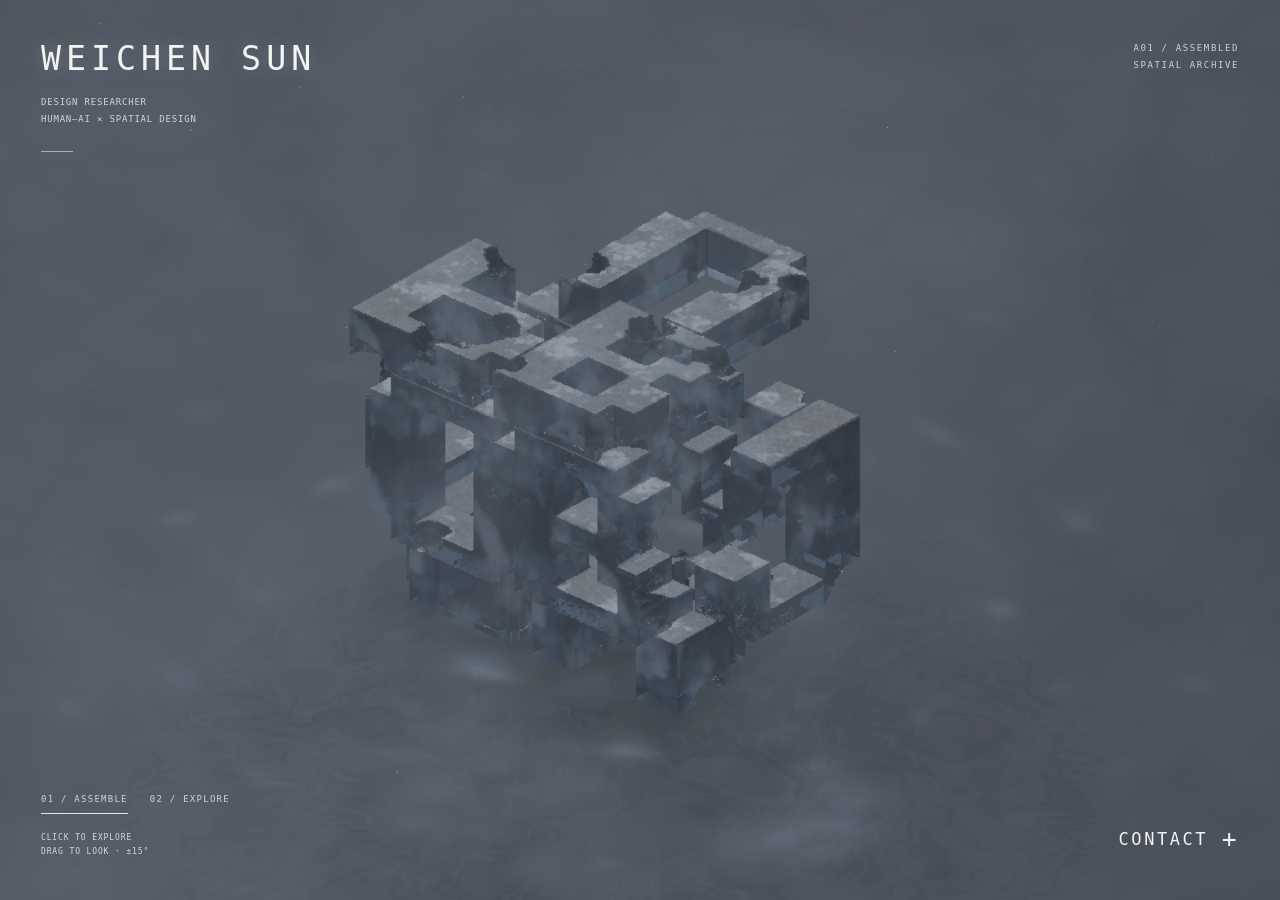
==== commit ef923746: "Update index.html" ====
--- a/index.html
+++ b/index.html
@@ -1,6 +1,6 @@
 <!DOCTYPE html>
 
-<html data-edit-key="weichen-archive-v11" data-export-name="Weichen-Sun-Archive" lang="en"><head><meta charset="utf-8"/><meta content="width=device-width, initial-scale=1" name="viewport"/><title>Weichen Sun — Spatial Archive</title><style>
+<html data-edit-key="weichen-archive-v11" data-export-name="Weichen-Sun-Archive" lang="en"><head><meta charset="utf-8"/><meta content="width=device-width, initial-scale=1" name="viewport"/><title>Weichen Sun | Personal Website</title><style>
 :root{color-scheme:dark;--fg:#e7ebee;--muted:#abb4c0}*{box-sizing:border-box}body{margin:0;background:#555e6c;color:var(--fg);font-family:ui-monospace,Consolas,'Courier New',monospace;overflow:hidden}canvas{position:fixed;inset:0;width:100%;height:100%;display:block;touch-action:none;outline:none}button,a{color:inherit;font:inherit}button{border:0;background:none;cursor:pointer}button:focus-visible,a:focus-visible{outline:1px solid #e8edf2;outline-offset:5px}header{position:fixed;top:4.4%;left:3%;right:3%;display:flex;justify-content:space-between;pointer-events:none}.brand{font-size:clamp(18px,2vw,29px);font-weight:600;letter-spacing:.26em;text-decoration:none;pointer-events:auto}.rule{width:42px;height:1px;background:#c5cbd3;margin-top:28px;opacity:.75}.status{font-size:10px;letter-spacing:.15em;line-height:1.7;text-align:right;color:var(--muted)}.bottom{position:fixed;bottom:4%;left:3%;right:3%;display:flex;align-items:end;justify-content:space-between;pointer-events:none}.controls{pointer-events:auto;width:min(270px,43vw)}.mode{font-size:11px;letter-spacing:.15em;display:flex;justify-content:space-between;gap:8px;align-items:center}.scrub{display:block;width:100%;height:18px;accent-color:#e0e7ee;margin:9px 0 4px;cursor:ew-resize}.hint{font-size:9px;color:#b7c0ca;letter-spacing:.13em;line-height:1.6}.contact{font-size:clamp(13px,1.5vw,22px);letter-spacing:.24em;pointer-events:auto}.contact span{font-size:32px;font-weight:200;vertical-align:middle;margin-left:8px}.labels{position:fixed;inset:0;pointer-events:none;opacity:0;transition:opacity .25s}.tag{position:absolute;pointer-events:auto;display:flex;align-items:center;gap:9px;white-space:nowrap;transform:translate(-50%,-50%);padding:7px 10px;text-shadow:0 1px 8px #20262e;color:#e4e8ec;font-size:11px;letter-spacing:.22em}.tag::before{content:'';height:1px;width:24px;background:#a3aeb8;opacity:.65}.tag::after{content:'';position:absolute;left:0;top:6px;width:3px;height:3px;border-radius:50%;background:#e3e8ee}.tag.active{background:#a6bbd018;border:1px solid #e1e7ee66}.tag small{display:block;color:#aeb9c7;font-size:8px;letter-spacing:.12em;margin-top:5px}.nav{position:fixed;left:50%;bottom:4.5%;transform:translateX(-50%);display:flex;gap:20px;opacity:0;pointer-events:none;transition:opacity .25s}.nav button{font-size:11px;letter-spacing:.2em;color:#cbd3de;padding:8px 2px;border-bottom:1px solid transparent}.nav button.active{color:white;border-color:white}.panel{position:fixed;right:3%;top:17%;width:min(360px,39vw);padding:22px 24px;background:#323d4abd;backdrop-filter:blur(16px);border:1px solid #9eaeb544;opacity:0;transform:translateX(14px);pointer-events:none;transition:opacity .35s,transform .35s}.panel.open{opacity:1;transform:none;pointer-events:auto}.panel h1{font:400 clamp(22px,3vw,38px)/1.1 Arial,sans-serif;margin:20px 0 12px}.panel p{font:14px/1.6 Arial,sans-serif;color:#d4dce5}.panel .k{font-size:10px;letter-spacing:.16em;color:#b7c3d1}.panel .close{float:right;font-size:23px;line-height:1}.panel .line{height:1px;background:#a9b4bf44;margin:20px 0}.error{position:fixed;inset:20%;display:none;padding:24px;background:#303944;line-height:1.5}.quality{position:fixed;top:12%;right:3%;font-size:10px;color:#bac6d2;letter-spacing:.13em;cursor:pointer}.tip{position:fixed;top:48%;left:50%;transform:translate(-50%,-50%);font-size:11px;letter-spacing:.2em;pointer-events:none;color:#d4dde7;opacity:0}.nav.show{opacity:1;pointer-events:auto}@media(max-width:700px){.nav{bottom:13%;gap:14px}.panel{top:auto;bottom:18%;left:5%;right:5%;width:auto}.tag{font-size:9px;gap:5px;padding:5px}.tag::before{width:10px}.status{font-size:8px}.quality{top:11%}.hint{font-size:8px}}@media(prefers-reduced-motion:reduce){.panel,.labels,.nav{transition:none}}
 
 /* Technical callouts: screen-space text, world-space anchors. */
@@ -127,4 +127,4 @@
 
 </script>
 <!-- html-runtime:end -->
-</body></html>+</body></html>
